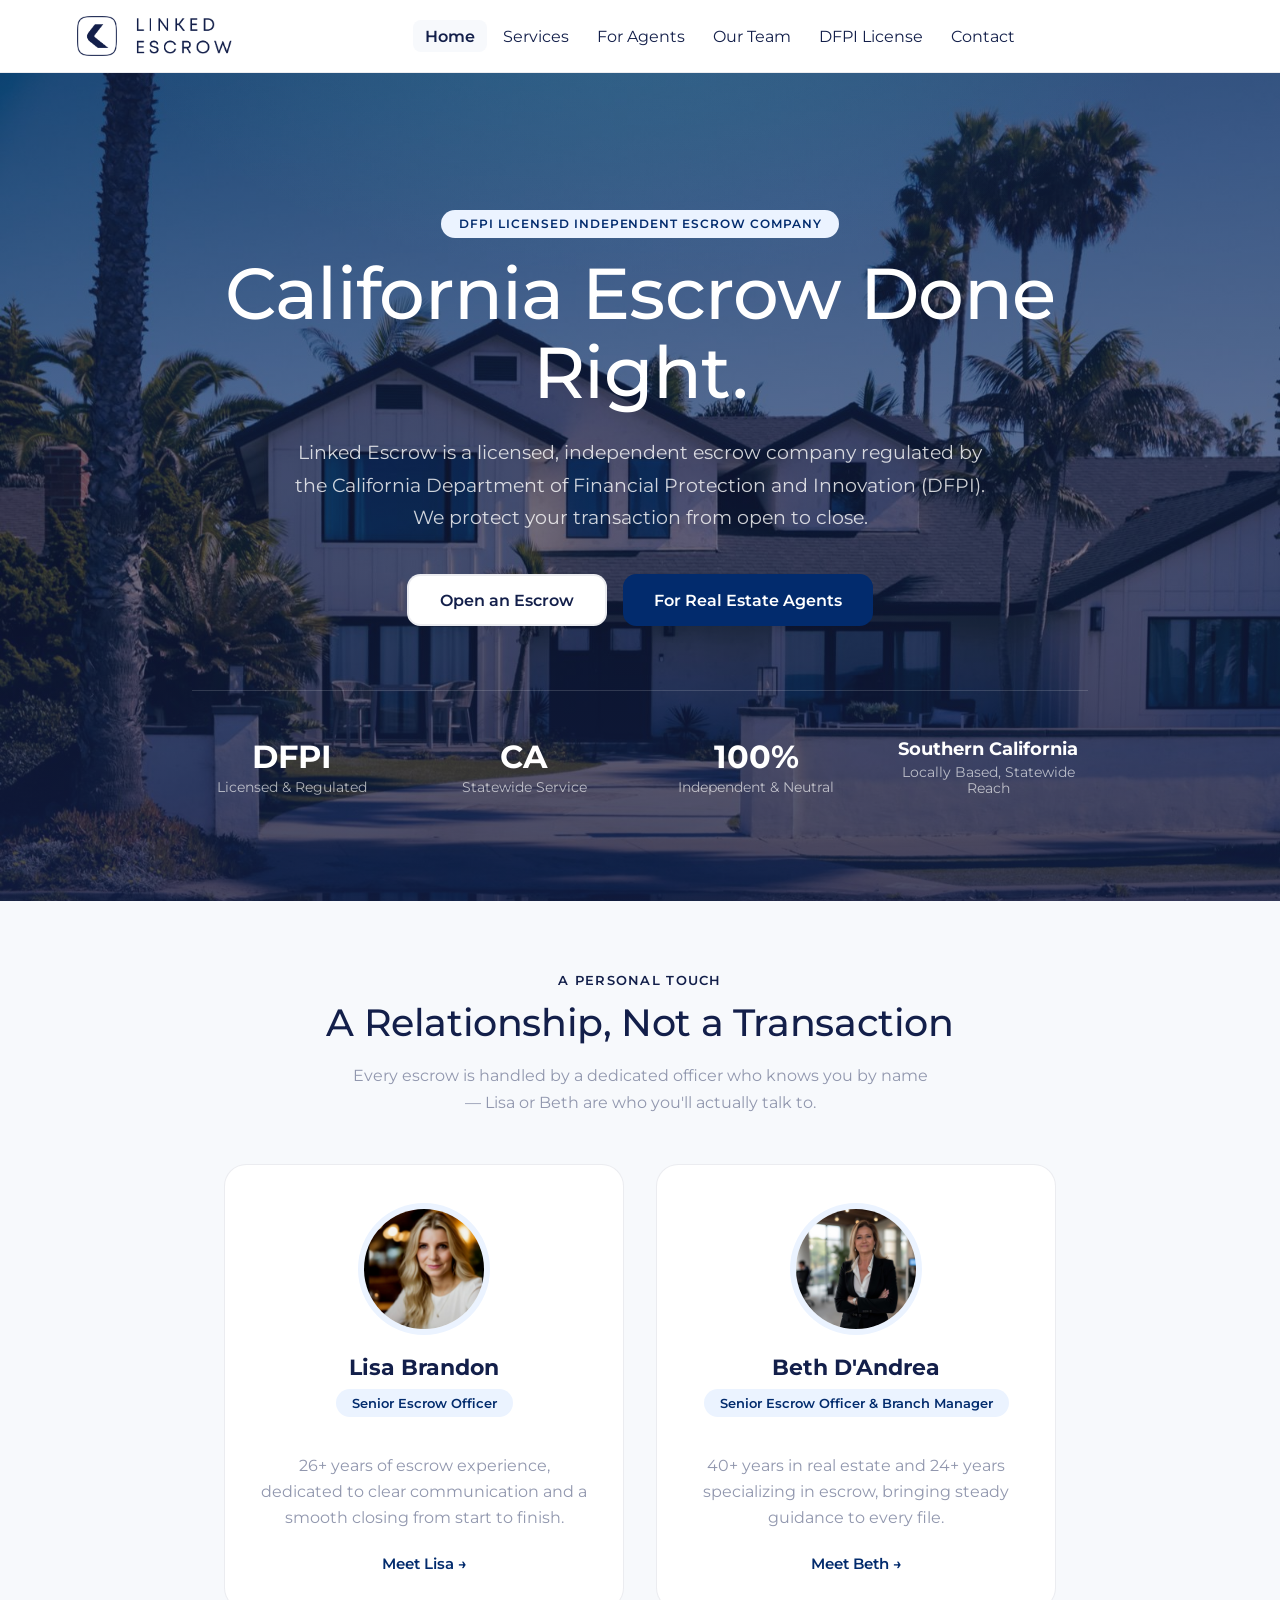
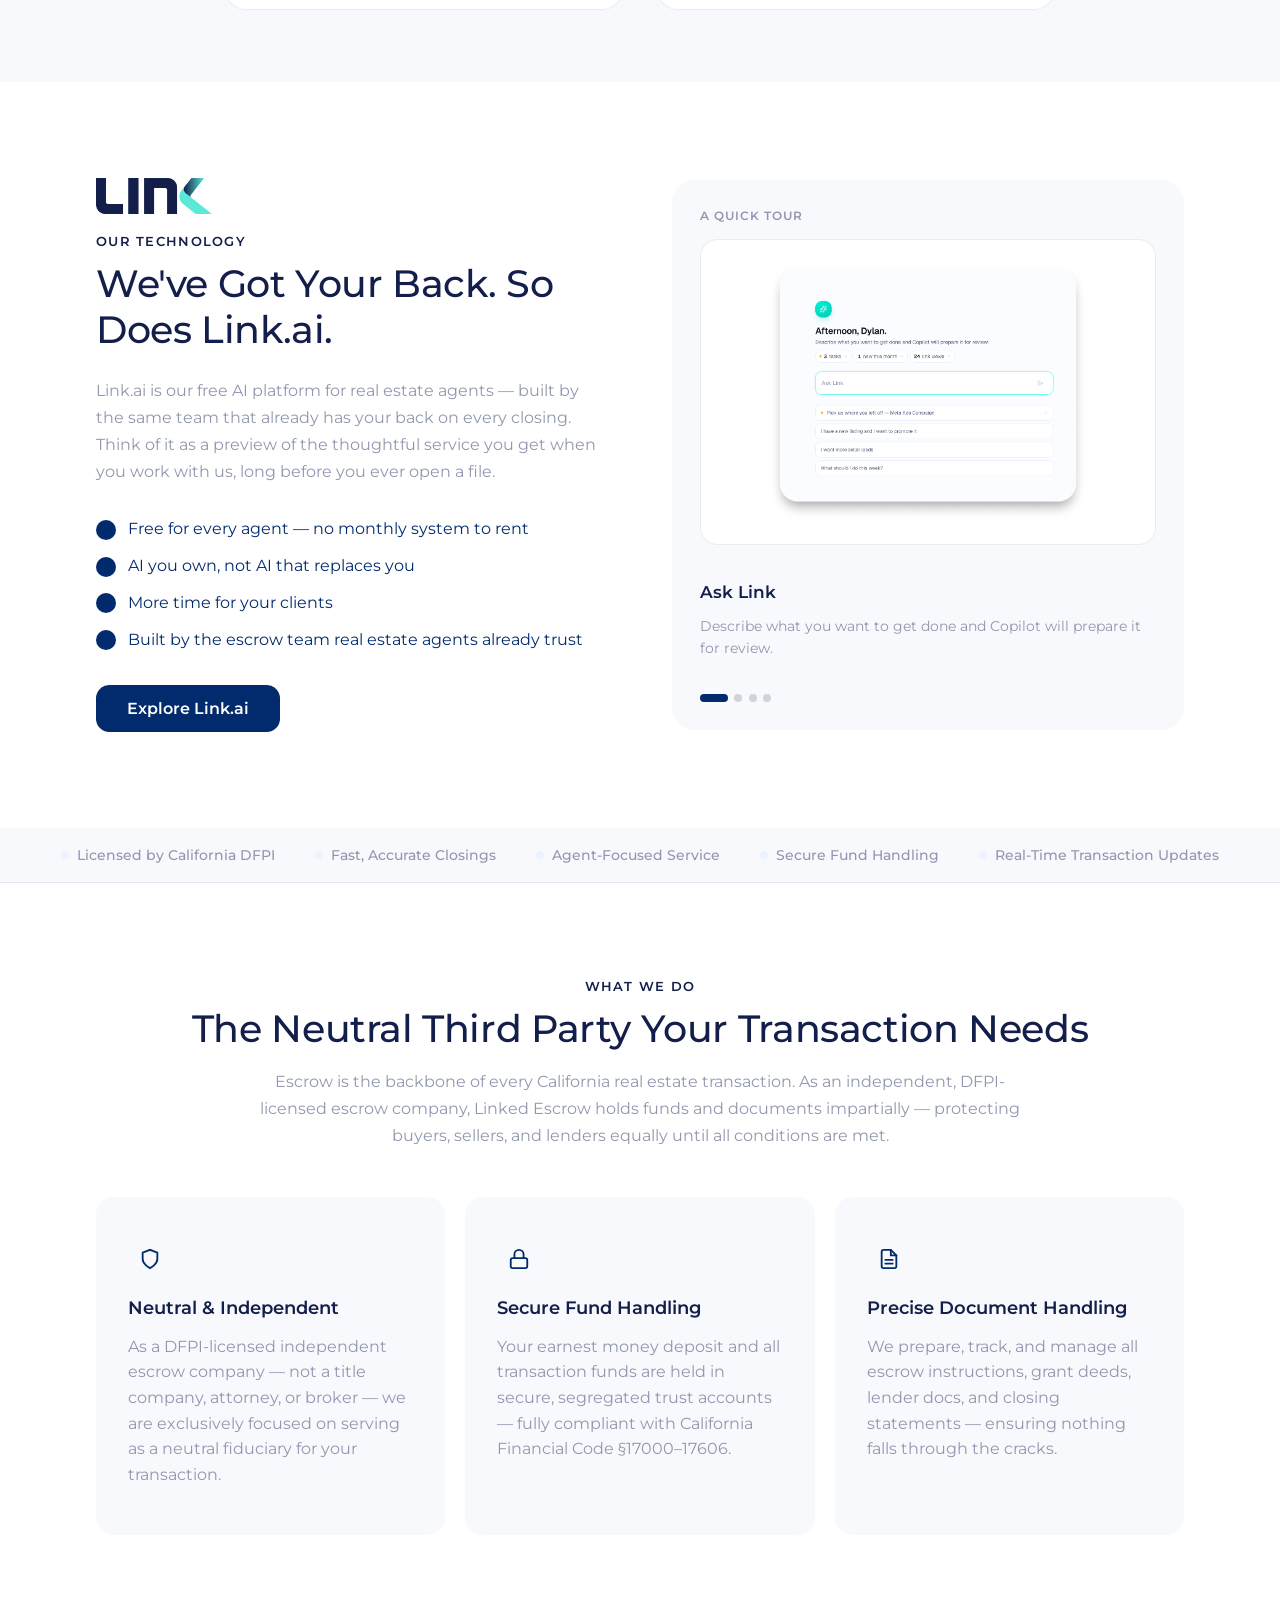
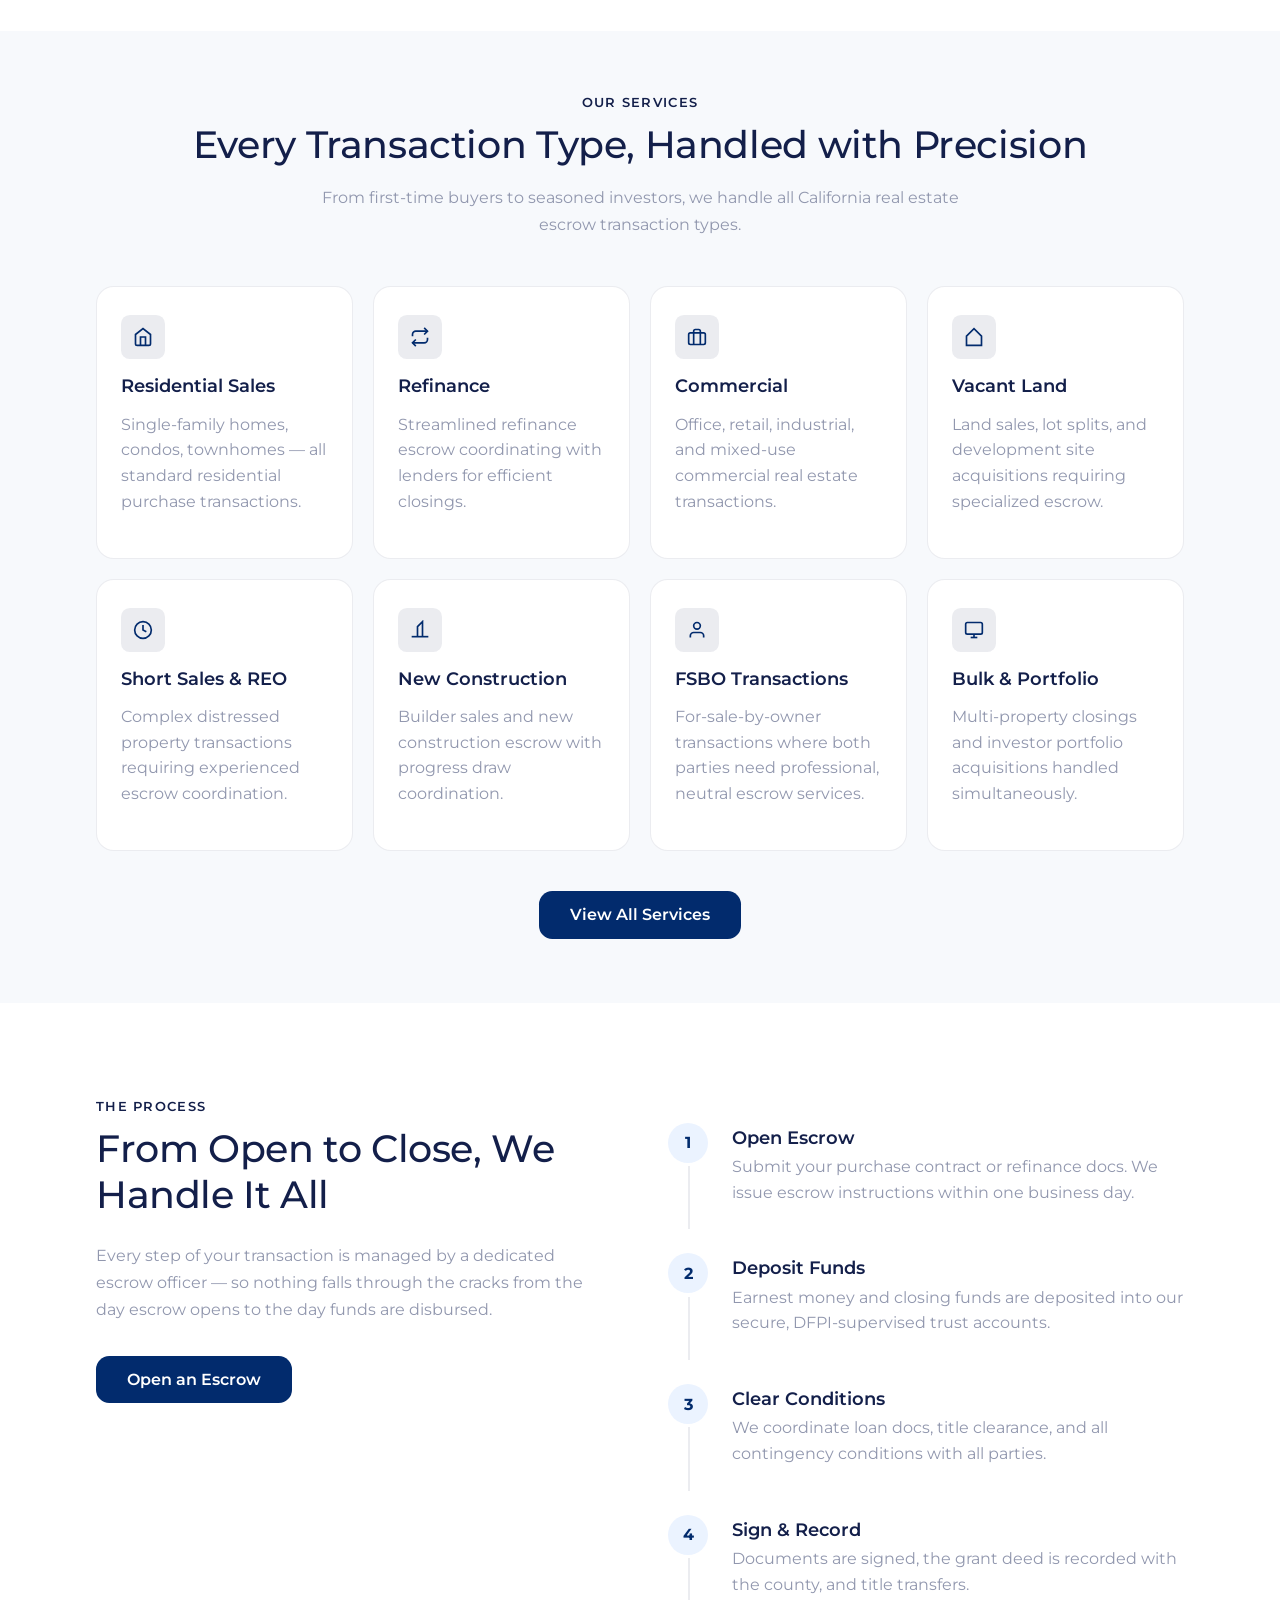
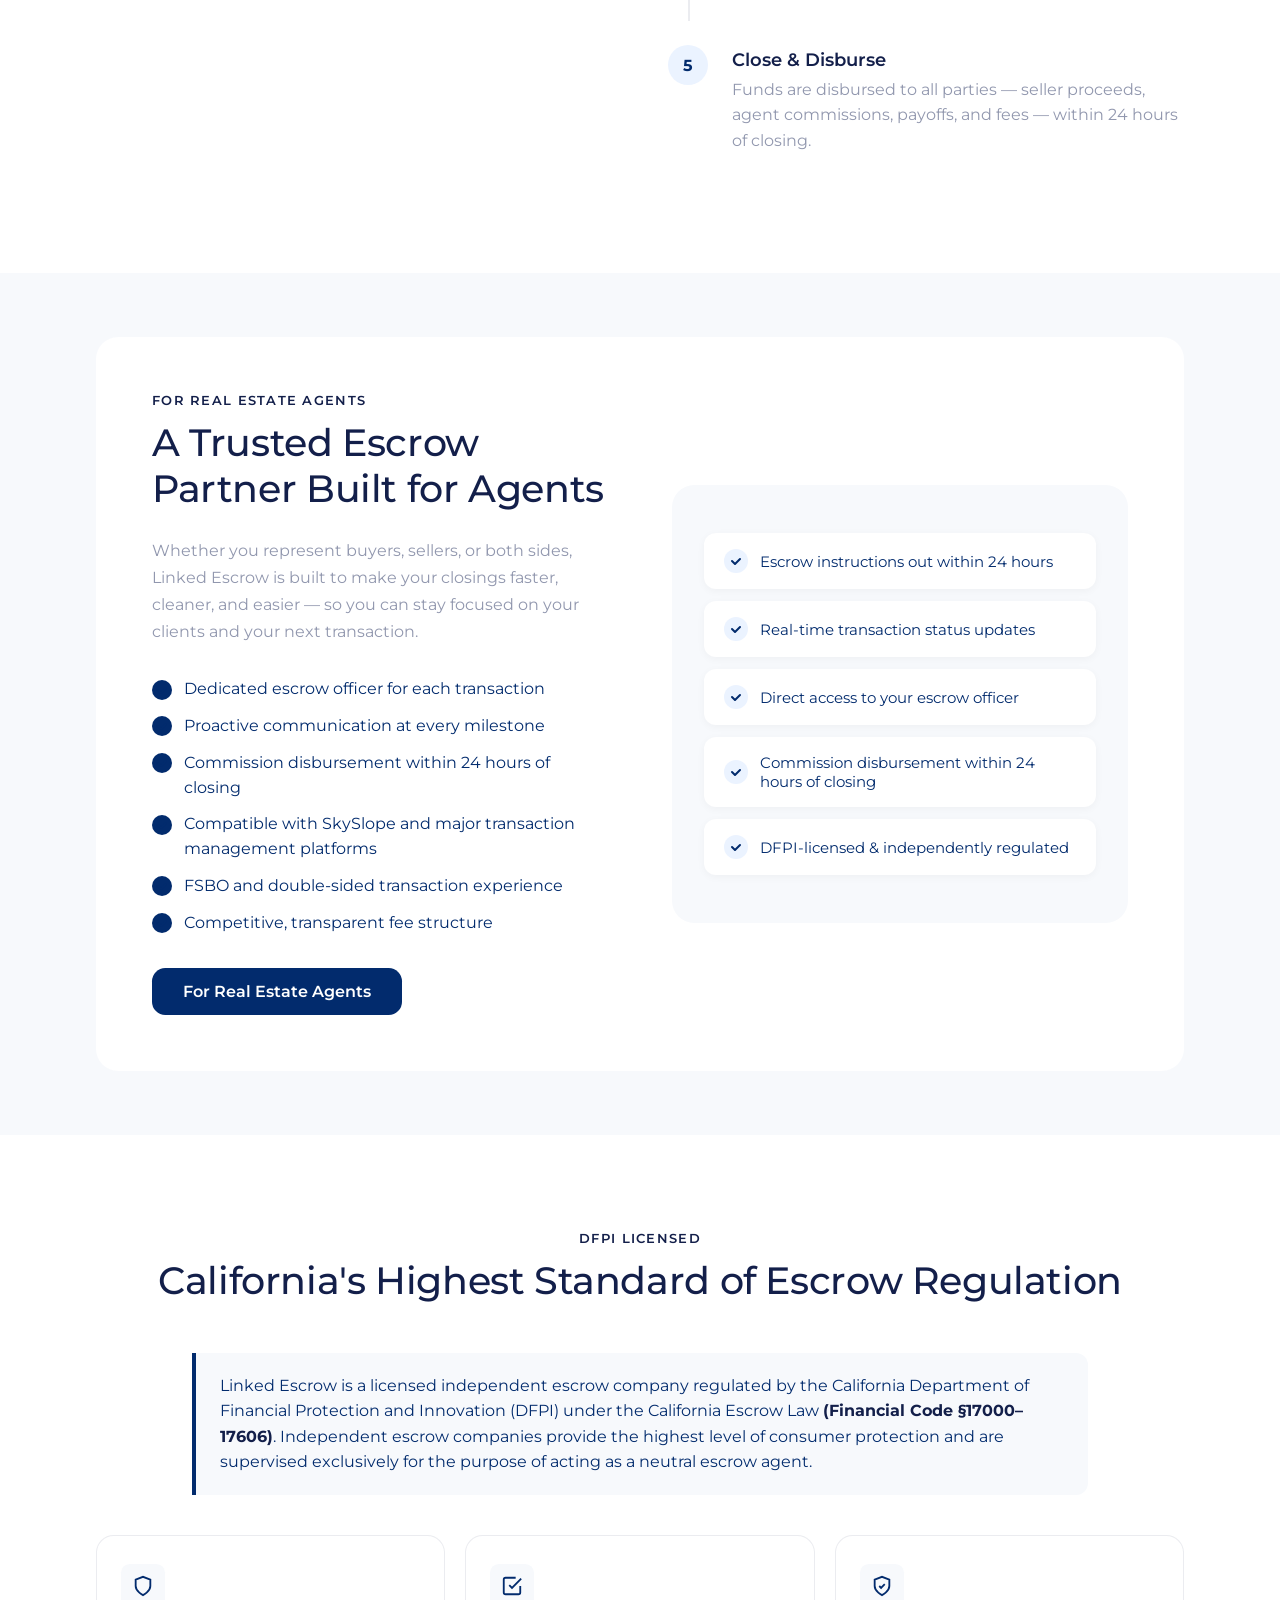
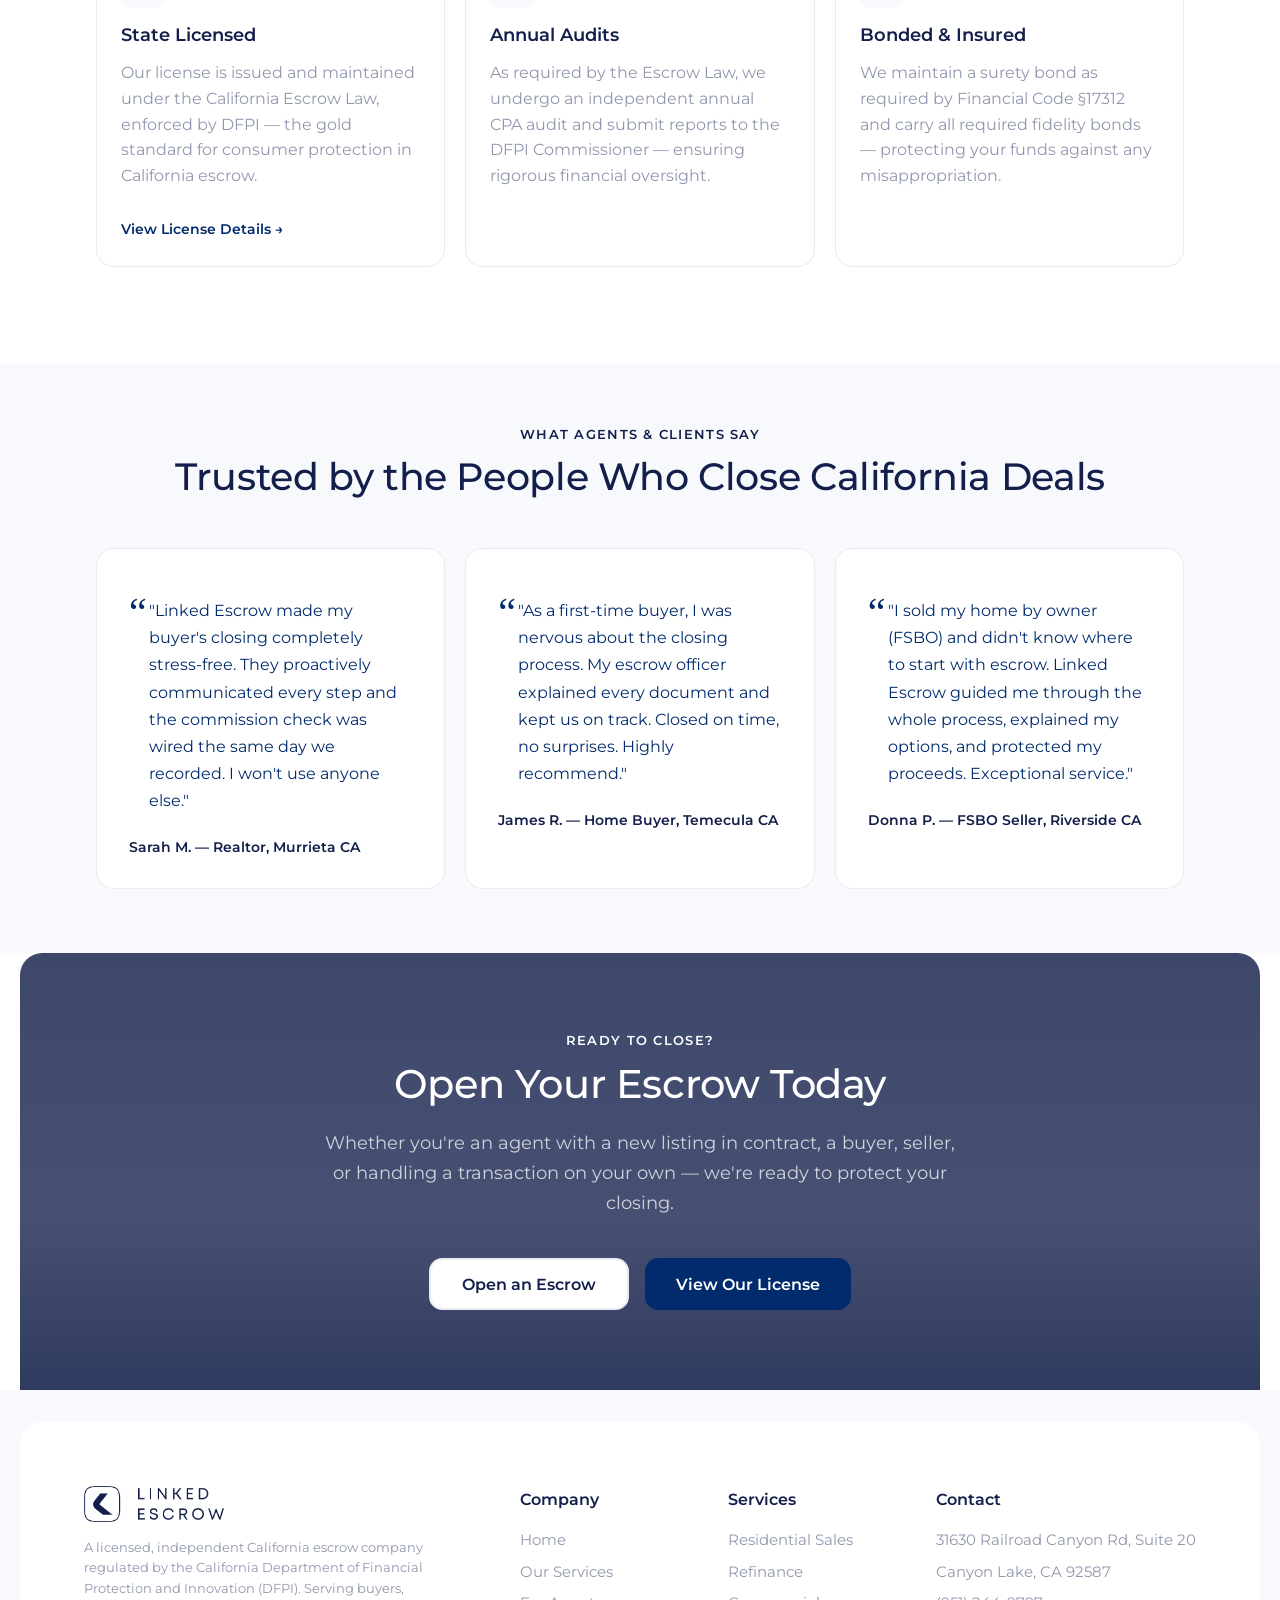
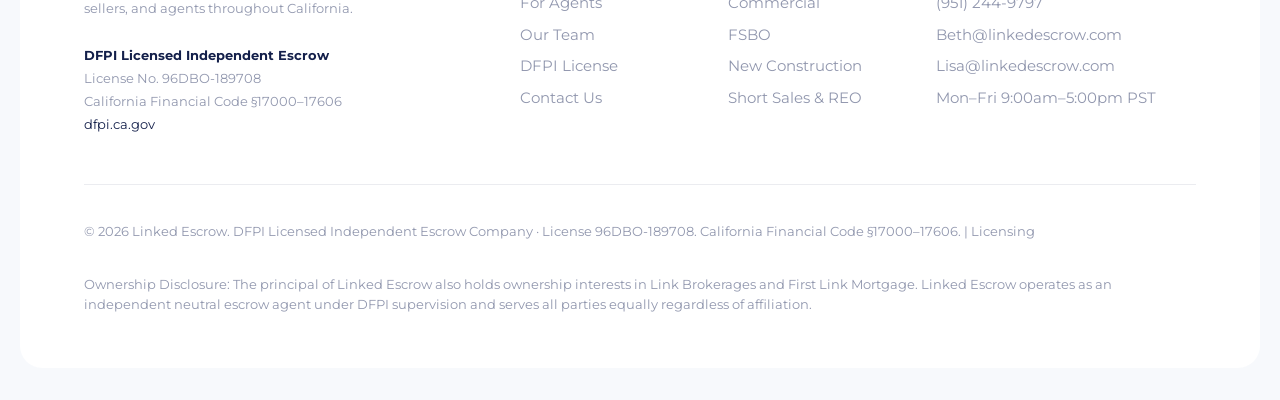
==== index.html @ 8ca8442c "Add Link.ai product tour section to homepage, update team section headline Mirrors the "got your bac" ====
<!DOCTYPE html>
<html lang="en">
<head>
  <meta charset="UTF-8">
  <meta name="viewport" content="width=device-width, initial-scale=1.0">
  <title>Linked Escrow | Licensed California Escrow Services | DFPI Regulated</title>
  <meta name="description" content="Linked Escrow provides professional, DFPI-licensed independent escrow services in California. Trusted by real estate agents, buyers, sellers, and FSBOs across Southern California.">
  <link href="custom.css" rel="stylesheet">
</head>
<body>
<a href="#main" class="skip-link">Skip to main content</a>
<div class="page-wrapper">

  <!-- HEADER -->
  <header class="section mod--header">
    <div class="container full is-header">
      <div class="header-inner">
        <a href="index.html" class="logo-header w-inline-block">
          <img src="images/logo-horizontal.png" alt="Linked Escrow" class="le-logo-horizontal">
        </a>
        <nav class="nav set-2 desktop-nav">
          <a href="index.html" class="nav__link set-2 active">Home</a>
          <a href="services.html" class="nav__link set-2">Services</a>
          <a href="for-agents.html" class="nav__link set-2">For Agents</a>
          <a href="team.html" class="nav__link set-2">Our Team</a>
          <a href="compliance.html" class="nav__link set-2">DFPI License</a>
          <a href="contact.html" class="nav__link set-2">Contact</a>
        </nav>
        <div class="header-actions">
          <button class="burger-icon-wrap" aria-label="Open menu">
            <svg width="24" height="24" viewBox="0 0 24 24" fill="none" stroke="#131f4a" stroke-width="2">
              <line x1="3" y1="6" x2="21" y2="6"/>
              <line x1="3" y1="12" x2="21" y2="12"/>
              <line x1="3" y1="18" x2="21" y2="18"/>
            </svg>
          </button>
        </div>
      </div>
    </div>
    <div class="mob-menu">
      <nav>
        <a href="index.html" class="nav__link">Home</a>
        <a href="services.html" class="nav__link">Services</a>
        <a href="for-agents.html" class="nav__link">For Agents</a>
        <a href="team.html" class="nav__link">Our Team</a>
        <a href="compliance.html" class="nav__link">DFPI License</a>
        <a href="contact.html" class="nav__link">Contact</a>
      </nav>
    </div>
  </header>

  <main id="main">

    <!-- HERO -->
    <section class="le-hero">
      <div class="le-hero__inner">
        <div class="tag">DFPI Licensed Independent Escrow Company</div>
        <h1 class="heading-3">California Escrow Done Right.</h1>
        <p class="le-hero__sub">Linked Escrow is a licensed, independent escrow company regulated by the California Department of Financial Protection and Innovation (DFPI). We protect your transaction from open to close.</p>
        <div class="le-hero__ctas">
          <a href="contact.html" class="btn-primary-white w-inline-block"><div>Open an Escrow</div></a>
          <a href="for-agents.html" class="btn-primary w-inline-block"><div>For Real Estate Agents</div></a>
        </div>
        <div class="le-hero__stats">
          <div class="le-hero__stat-item">
            <div class="le-hero__stat-num">DFPI</div>
            <div class="le-hero__stat-label">Licensed &amp; Regulated</div>
          </div>
          <div class="le-hero__stat-item">
            <div class="le-hero__stat-num">CA</div>
            <div class="le-hero__stat-label">Statewide Service</div>
          </div>
          <div class="le-hero__stat-item">
            <div class="le-hero__stat-num">100%</div>
            <div class="le-hero__stat-label">Independent &amp; Neutral</div>
          </div>
          <div class="le-hero__stat-item">
            <div class="le-hero__stat-num" style="font-size: 1.15rem;">Southern California</div>
            <div class="le-hero__stat-label">Locally Based, Statewide Reach</div>
          </div>
        </div>
      </div>
    </section>

    <!-- MEET THE TEAM (PREVIEW) -->
    <section class="section" style="background: var(--neutral-50); padding-top: 4.5rem; padding-bottom: 4.5rem;">
      <div class="container">
        <div class="text-center mb-6">
          <span class="le-eyebrow dark">A Personal Touch</span>
          <h2 class="heading-3 mb-2">A Relationship, Not a Transaction</h2>
          <p class="body-m" style="max-width: 36rem; margin: 0 auto; color: var(--neutral-600);">Every escrow is handled by a dedicated officer who knows you by name — Lisa or Beth are who you'll actually talk to.</p>
        </div>
        <div class="le-team-preview__grid">
          <a href="team.html" class="le-team-preview__card">
            <img loading="lazy" src="images/headshot-lisa.jpg" alt="Lisa Brandon" class="le-team-preview__headshot">
            <div class="le-team-preview__name">Lisa Brandon</div>
            <span class="le-team-preview__role">Senior Escrow Officer</span>
            <p class="le-team-preview__body">26+ years of escrow experience, dedicated to clear communication and a smooth closing from start to finish.</p>
            <span class="le-team-preview__link">Meet Lisa →</span>
          </a>
          <a href="team.html" class="le-team-preview__card">
            <img loading="lazy" src="images/headshot-beth.jpg" alt="Beth D'Andrea" class="le-team-preview__headshot">
            <div class="le-team-preview__name">Beth D'Andrea</div>
            <span class="le-team-preview__role">Senior Escrow Officer &amp; Branch Manager</span>
            <p class="le-team-preview__body">40+ years in real estate and 24+ years specializing in escrow, bringing steady guidance to every file.</p>
            <span class="le-team-preview__link">Meet Beth →</span>
          </a>
        </div>
      </div>
    </section>

    <!-- LINK.AI TECH -->
    <section class="section large" id="link-ai">
      <div class="container">
        <div class="le-feature-row">
          <div>
            <img src="images/logo-link.png" alt="Link.ai" class="le-techtour-logo">
            <span class="le-eyebrow dark">Our Technology</span>
            <h2 class="heading-3 mb-3">We've Got Your Back. So Does Link.ai.</h2>
            <p class="body-m mb-4" style="color: var(--neutral-600);">Link.ai is our free AI platform for real estate agents — built by the same team that already has your back on every closing. Think of it as a preview of the thoughtful service you get when you work with us, long before you ever open a file.</p>
            <ul class="le-checklist mb-4">
              <li>Free for every agent — no monthly system to rent</li>
              <li>AI you own, not AI that replaces you</li>
              <li>More time for your clients</li>
              <li>Built by the escrow team real estate agents already trust</li>
            </ul>
            <a href="https://link.ai" target="_blank" rel="noopener" class="btn-primary w-inline-block"><div>Explore Link.ai</div></a>
          </div>

          <div class="le-techtour">
            <span class="le-techtour__label">A Quick Tour</span>
            <div class="ltour" aria-roledescription="carousel" aria-label="Link.ai product tour">
              <div class="ltour-media">
                <div class="ltour-shot active"><img src="images/product-ask-link.png" width="1031" height="829" alt="Link.ai Copilot home with an Ask Link prompt and suggested tasks"></div>
                <div class="ltour-shot"><img src="images/product-lead-nurture.png" width="984" height="754" loading="lazy" alt="Lead Nurture SMS thread with Kevin P. about touring 3+ bed homes in Carlsbad"></div>
                <div class="ltour-shot"><img src="images/product-listing-to-social.png" width="992" height="518" loading="lazy" alt="Selected listing 24741 Ganymede with a Create post button"></div>
                <div class="ltour-shot"><img src="images/product-social-calendar.png" width="992" height="377" loading="lazy" alt="October social marketing calendar with an Add post slot on Wednesday"></div>
              </div>
              <div class="ltour-copy">
                <div class="ltour-text active" role="group" aria-roledescription="slide" aria-label="1 of 4">
                  <p class="ltour-heading">Ask Link</p>
                  <p class="ltour-sub">Describe what you want to get done and Copilot will prepare it for review.</p>
                </div>
                <div class="ltour-text" role="group" aria-roledescription="slide" aria-label="2 of 4">
                  <p class="ltour-heading">Lead Nurture</p>
                  <p class="ltour-sub">Saved search: 3+ Beds, Carlsbad</p>
                </div>
                <div class="ltour-text" role="group" aria-roledescription="slide" aria-label="3 of 4">
                  <p class="ltour-heading">Turn listings into content.</p>
                  <p class="ltour-sub">Choose a home. Start your next social post.</p>
                </div>
                <div class="ltour-text" role="group" aria-roledescription="slide" aria-label="4 of 4">
                  <p class="ltour-heading">Keep your marketing moving.</p>
                  <p class="ltour-sub">Connect your channels. Make space for your next post.</p>
                </div>
              </div>
              <div class="ltour-dots" role="tablist" aria-label="Choose slide"></div>
            </div>
          </div>
        </div>
      </div>
    </section>

    <!-- TRUST BAR -->
    <div class="le-trust-bar">
      <div class="le-trust-bar__inner">
        <div class="le-trust-item">Licensed by California DFPI</div>
        <div class="le-trust-item">Fast, Accurate Closings</div>
        <div class="le-trust-item">Agent-Focused Service</div>
        <div class="le-trust-item">Secure Fund Handling</div>
        <div class="le-trust-item">Real-Time Transaction Updates</div>
      </div>
    </div>

    <!-- WHAT WE DO -->
    <section class="section large">
      <div class="container">
        <div class="text-center mb-6">
          <span class="le-eyebrow dark">What We Do</span>
          <h2 class="heading-3 mb-2">The Neutral Third Party Your Transaction Needs</h2>
          <p class="body-m" style="max-width: 48rem; margin: 0 auto; color: var(--neutral-600);">Escrow is the backbone of every California real estate transaction. As an independent, DFPI-licensed escrow company, Linked Escrow holds funds and documents impartially — protecting buyers, sellers, and lenders equally until all conditions are met.</p>
        </div>
        <div class="le-cards-grid">
          <div class="grid-item about-2">
            <div class="le-card__icon">
              <svg width="22" height="22" viewBox="0 0 24 24" fill="none" stroke="#022b6d" stroke-width="2" stroke-linecap="round">
                <path d="M12 22s8-4 8-10V5l-8-3-8 3v7c0 6 8 10 8 10z"/>
              </svg>
            </div>
            <div class="grid-item-info">
              <div class="le-card__title">Neutral &amp; Independent</div>
              <p class="le-card__body">As a DFPI-licensed independent escrow company — not a title company, attorney, or broker — we are exclusively focused on serving as a neutral fiduciary for your transaction.</p>
            </div>
          </div>
          <div class="grid-item about-2">
            <div class="le-card__icon">
              <svg width="22" height="22" viewBox="0 0 24 24" fill="none" stroke="#022b6d" stroke-width="2" stroke-linecap="round">
                <rect x="3" y="11" width="18" height="11" rx="2" ry="2"/>
                <path d="M7 11V7a5 5 0 0 1 10 0v4"/>
              </svg>
            </div>
            <div class="grid-item-info">
              <div class="le-card__title">Secure Fund Handling</div>
              <p class="le-card__body">Your earnest money deposit and all transaction funds are held in secure, segregated trust accounts — fully compliant with California Financial Code §17000–17606.</p>
            </div>
          </div>
          <div class="grid-item about-2">
            <div class="le-card__icon">
              <svg width="22" height="22" viewBox="0 0 24 24" fill="none" stroke="#022b6d" stroke-width="2" stroke-linecap="round">
                <path d="M14 2H6a2 2 0 0 0-2 2v16a2 2 0 0 0 2 2h12a2 2 0 0 0 2-2V8z"/>
                <polyline points="14 2 14 8 20 8"/>
                <line x1="16" y1="13" x2="8" y2="13"/>
                <line x1="16" y1="17" x2="8" y2="17"/>
              </svg>
            </div>
            <div class="grid-item-info">
              <div class="le-card__title">Precise Document Handling</div>
              <p class="le-card__body">We prepare, track, and manage all escrow instructions, grant deeds, lender docs, and closing statements — ensuring nothing falls through the cracks.</p>
            </div>
          </div>
        </div>
      </div>
    </section>

    <!-- SERVICES OVERVIEW -->
    <section class="section" style="background: var(--neutral-50);">
      <div class="container">
        <div class="text-center mb-6">
          <span class="le-eyebrow dark">Our Services</span>
          <h2 class="heading-3 mb-2">Every Transaction Type, Handled with Precision</h2>
          <p class="body-m" style="max-width: 40rem; margin: 0 auto; color: var(--neutral-600);">From first-time buyers to seasoned investors, we handle all California real estate escrow transaction types.</p>
        </div>
        <div class="le-cards-grid-4">
          <a href="services.html#residential" class="le-card">
            <div class="le-card__icon" style="background: var(--neutral-200);">
              <svg width="20" height="20" viewBox="0 0 24 24" fill="none" stroke="#022b6d" stroke-width="2"><path d="M3 9l9-7 9 7v11a2 2 0 0 1-2 2H5a2 2 0 0 1-2-2z"/><polyline points="9 22 9 12 15 12 15 22"/></svg>
            </div>
            <div class="le-card__title">Residential Sales</div>
            <p class="le-card__body">Single-family homes, condos, townhomes — all standard residential purchase transactions.</p>
          </a>
          <a href="services.html#refinance" class="le-card">
            <div class="le-card__icon" style="background: var(--neutral-200);">
              <svg width="20" height="20" viewBox="0 0 24 24" fill="none" stroke="#022b6d" stroke-width="2"><polyline points="17 1 21 5 17 9"/><path d="M3 11V9a4 4 0 0 1 4-4h14"/><polyline points="7 23 3 19 7 15"/><path d="M21 13v2a4 4 0 0 1-4 4H3"/></svg>
            </div>
            <div class="le-card__title">Refinance</div>
            <p class="le-card__body">Streamlined refinance escrow coordinating with lenders for efficient closings.</p>
          </a>
          <a href="services.html#commercial" class="le-card">
            <div class="le-card__icon" style="background: var(--neutral-200);">
              <svg width="20" height="20" viewBox="0 0 24 24" fill="none" stroke="#022b6d" stroke-width="2"><rect x="2" y="7" width="20" height="14" rx="2" ry="2"/><path d="M16 21V5a2 2 0 0 0-2-2h-4a2 2 0 0 0-2 2v16"/></svg>
            </div>
            <div class="le-card__title">Commercial</div>
            <p class="le-card__body">Office, retail, industrial, and mixed-use commercial real estate transactions.</p>
          </a>
          <a href="services.html#land" class="le-card">
            <div class="le-card__icon" style="background: var(--neutral-200);">
              <svg width="20" height="20" viewBox="0 0 24 24" fill="none" stroke="#022b6d" stroke-width="2"><polygon points="3 11 12 2 21 11 21 22 3 22"/></svg>
            </div>
            <div class="le-card__title">Vacant Land</div>
            <p class="le-card__body">Land sales, lot splits, and development site acquisitions requiring specialized escrow.</p>
          </a>
          <a href="services.html#short-sale" class="le-card">
            <div class="le-card__icon" style="background: var(--neutral-200);">
              <svg width="20" height="20" viewBox="0 0 24 24" fill="none" stroke="#022b6d" stroke-width="2"><circle cx="12" cy="12" r="10"/><polyline points="12 6 12 12 16 14"/></svg>
            </div>
            <div class="le-card__title">Short Sales &amp; REO</div>
            <p class="le-card__body">Complex distressed property transactions requiring experienced escrow coordination.</p>
          </a>
          <a href="services.html#new-construction" class="le-card">
            <div class="le-card__icon" style="background: var(--neutral-200);">
              <svg width="20" height="20" viewBox="0 0 24 24" fill="none" stroke="#022b6d" stroke-width="2"><path d="M2 20h20"/><path d="M9 20V8l6-6v18"/></svg>
            </div>
            <div class="le-card__title">New Construction</div>
            <p class="le-card__body">Builder sales and new construction escrow with progress draw coordination.</p>
          </a>
          <a href="services.html#fsbo" class="le-card">
            <div class="le-card__icon" style="background: var(--neutral-200);">
              <svg width="20" height="20" viewBox="0 0 24 24" fill="none" stroke="#022b6d" stroke-width="2"><path d="M20 21v-2a4 4 0 0 0-4-4H8a4 4 0 0 0-4 4v2"/><circle cx="12" cy="7" r="4"/></svg>
            </div>
            <div class="le-card__title">FSBO Transactions</div>
            <p class="le-card__body">For-sale-by-owner transactions where both parties need professional, neutral escrow services.</p>
          </a>
          <a href="services.html#bulk" class="le-card">
            <div class="le-card__icon" style="background: var(--neutral-200);">
              <svg width="20" height="20" viewBox="0 0 24 24" fill="none" stroke="#022b6d" stroke-width="2"><rect x="2" y="3" width="20" height="14" rx="2"/><path d="M8 21h8"/><path d="M12 17v4"/></svg>
            </div>
            <div class="le-card__title">Bulk &amp; Portfolio</div>
            <p class="le-card__body">Multi-property closings and investor portfolio acquisitions handled simultaneously.</p>
          </a>
        </div>
        <div class="text-center" style="margin-top: 2.5rem;">
          <a href="services.html" class="btn-primary w-inline-block"><div>View All Services</div></a>
        </div>
      </div>
    </section>

    <!-- HOW IT WORKS -->
    <section class="section large">
      <div class="container">
        <div class="le-two-col">
          <div>
            <span class="le-eyebrow dark">The Process</span>
            <h2 class="heading-3 mb-3">From Open to Close, We Handle It All</h2>
            <p class="body-m" style="color: var(--neutral-600);">Every step of your transaction is managed by a dedicated escrow officer — so nothing falls through the cracks from the day escrow opens to the day funds are disbursed.</p>
            <div style="margin-top: 2rem;">
              <a href="contact.html" class="btn-primary w-inline-block"><div>Open an Escrow</div></a>
            </div>
          </div>
          <div class="le-steps">
            <div class="le-step">
              <div class="le-step__num">1</div>
              <div class="le-step__content">
                <div class="le-step__title">Open Escrow</div>
                <div class="le-step__body">Submit your purchase contract or refinance docs. We issue escrow instructions within one business day.</div>
              </div>
            </div>
            <div class="le-step">
              <div class="le-step__num">2</div>
              <div class="le-step__content">
                <div class="le-step__title">Deposit Funds</div>
                <div class="le-step__body">Earnest money and closing funds are deposited into our secure, DFPI-supervised trust accounts.</div>
              </div>
            </div>
            <div class="le-step">
              <div class="le-step__num">3</div>
              <div class="le-step__content">
                <div class="le-step__title">Clear Conditions</div>
                <div class="le-step__body">We coordinate loan docs, title clearance, and all contingency conditions with all parties.</div>
              </div>
            </div>
            <div class="le-step">
              <div class="le-step__num">4</div>
              <div class="le-step__content">
                <div class="le-step__title">Sign &amp; Record</div>
                <div class="le-step__body">Documents are signed, the grant deed is recorded with the county, and title transfers.</div>
              </div>
            </div>
            <div class="le-step">
              <div class="le-step__num">5</div>
              <div class="le-step__content">
                <div class="le-step__title">Close &amp; Disburse</div>
                <div class="le-step__body">Funds are disbursed to all parties — seller proceeds, agent commissions, payoffs, and fees — within 24 hours of closing.</div>
              </div>
            </div>
          </div>
        </div>
      </div>
    </section>

    <!-- FOR AGENTS CALLOUT -->
    <section class="section" style="background: var(--neutral-100);">
      <div class="container">
        <div class="set-2-block-wrap white" style="padding: 3.5rem;">
          <div class="le-feature-row">
            <div>
              <span class="le-eyebrow dark">For Real Estate Agents</span>
              <h2 class="heading-3 mb-3">A Trusted Escrow Partner Built for Agents</h2>
              <p class="body-m mb-4" style="color: var(--neutral-600);">Whether you represent buyers, sellers, or both sides, Linked Escrow is built to make your closings faster, cleaner, and easier — so you can stay focused on your clients and your next transaction.</p>
              <ul class="le-checklist mb-4">
                <li>Dedicated escrow officer for each transaction</li>
                <li>Proactive communication at every milestone</li>
                <li>Commission disbursement within 24 hours of closing</li>
                <li>Compatible with SkySlope and major transaction management platforms</li>
                <li>FSBO and double-sided transaction experience</li>
                <li>Competitive, transparent fee structure</li>
              </ul>
              <a href="for-agents.html" class="btn-primary w-inline-block"><div>For Real Estate Agents</div></a>
            </div>
            <div class="le-feature-visual">
              <div class="le-feature-visual__item">Escrow instructions out within 24 hours</div>
              <div class="le-feature-visual__item">Real-time transaction status updates</div>
              <div class="le-feature-visual__item">Direct access to your escrow officer</div>
              <div class="le-feature-visual__item">Commission disbursement within 24 hours of closing</div>
              <div class="le-feature-visual__item">DFPI-licensed &amp; independently regulated</div>
            </div>
          </div>
        </div>
      </div>
    </section>

    <!-- DFPI COMPLIANCE -->
    <section class="section large">
      <div class="container">
        <div class="text-center mb-6">
          <span class="le-eyebrow dark">DFPI Licensed</span>
          <h2 class="heading-3 mb-3">California's Highest Standard of Escrow Regulation</h2>
        </div>
        <div class="le-notice mb-6" style="max-width: 56rem; margin-left: auto; margin-right: auto; margin-bottom: 2.5rem;">
          Linked Escrow is a licensed independent escrow company regulated by the California Department of Financial Protection and Innovation (DFPI) under the California Escrow Law <strong>(Financial Code §17000–17606)</strong>. Independent escrow companies provide the highest level of consumer protection and are supervised exclusively for the purpose of acting as a neutral escrow agent.
        </div>
        <div class="le-cards-grid">
          <div class="le-card">
            <div class="le-card__icon">
              <svg width="22" height="22" viewBox="0 0 24 24" fill="none" stroke="#022b6d" stroke-width="2"><path d="M12 22s8-4 8-10V5l-8-3-8 3v7c0 6 8 10 8 10z"/></svg>
            </div>
            <div class="le-card__title">State Licensed</div>
            <p class="le-card__body">Our license is issued and maintained under the California Escrow Law, enforced by DFPI — the gold standard for consumer protection in California escrow.</p>
            <a href="compliance.html" style="font-size: 0.88rem; font-weight: 600; color: var(--navy); display: inline-block; margin-top: 1rem;">View License Details →</a>
          </div>
          <div class="le-card">
            <div class="le-card__icon">
              <svg width="22" height="22" viewBox="0 0 24 24" fill="none" stroke="#022b6d" stroke-width="2"><path d="M9 11l3 3L22 4"/><path d="M21 12v7a2 2 0 0 1-2 2H5a2 2 0 0 1-2-2V5a2 2 0 0 1 2-2h11"/></svg>
            </div>
            <div class="le-card__title">Annual Audits</div>
            <p class="le-card__body">As required by the Escrow Law, we undergo an independent annual CPA audit and submit reports to the DFPI Commissioner — ensuring rigorous financial oversight.</p>
          </div>
          <div class="le-card">
            <div class="le-card__icon">
              <svg width="22" height="22" viewBox="0 0 24 24" fill="none" stroke="#022b6d" stroke-width="2"><path d="M12 22s8-4 8-10V5l-8-3-8 3v7c0 6 8 10 8 10z"/><polyline points="9 12 11 14 15 10"/></svg>
            </div>
            <div class="le-card__title">Bonded &amp; Insured</div>
            <p class="le-card__body">We maintain a surety bond as required by Financial Code §17312 and carry all required fidelity bonds — protecting your funds against any misappropriation.</p>
          </div>
        </div>
      </div>
    </section>

    <!-- TESTIMONIALS -->
    <section class="section" style="background: var(--neutral-50);">
      <div class="container">
        <div class="text-center mb-6">
          <span class="le-eyebrow dark">What Agents &amp; Clients Say</span>
          <h2 class="heading-3">Trusted by the People Who Close California Deals</h2>
        </div>
        <div class="le-cards-grid">
          <div class="le-testimonial">
            <p class="le-testimonial__quote">"Linked Escrow made my buyer's closing completely stress-free. They proactively communicated every step and the commission check was wired the same day we recorded. I won't use anyone else."</p>
            <div class="le-testimonial__author">Sarah M. — Realtor, Murrieta CA</div>
          </div>
          <div class="le-testimonial">
            <p class="le-testimonial__quote">"As a first-time buyer, I was nervous about the closing process. My escrow officer explained every document and kept us on track. Closed on time, no surprises. Highly recommend."</p>
            <div class="le-testimonial__author">James R. — Home Buyer, Temecula CA</div>
          </div>
          <div class="le-testimonial">
            <p class="le-testimonial__quote">"I sold my home by owner (FSBO) and didn't know where to start with escrow. Linked Escrow guided me through the whole process, explained my options, and protected my proceeds. Exceptional service."</p>
            <div class="le-testimonial__author">Donna P. — FSBO Seller, Riverside CA</div>
          </div>
        </div>
      </div>
    </section>

    <!-- CTA BANNER -->
    <div class="le-cta-banner-wrap"><section class="le-cta-banner">
      <div class="container">
        <span class="le-eyebrow white">Ready to Close?</span>
        <h2 class="heading-3">Open Your Escrow Today</h2>
        <p class="le-cta-banner__sub">Whether you're an agent with a new listing in contract, a buyer, seller, or handling a transaction on your own — we're ready to protect your closing.</p>
        <div class="le-cta-banner__actions">
          <a href="contact.html" class="btn-primary-white w-inline-block"><div>Open an Escrow</div></a>
          <a href="compliance.html" class="btn-primary w-inline-block"><div>View Our License</div></a>
        </div>
      </div>
    </section></div>

  </main>

  <!-- FOOTER -->
  <footer class="footer">
    <div class="footer-wrap">
      <div class="footer-top">
        <div class="footer-top-col-1">
          <a href="index.html" class="logo-header w-inline-block" style="margin-bottom: 1rem;">
            <img src="images/logo-horizontal.png" alt="Linked Escrow" class="le-logo-horizontal le-logo-horizontal--footer">
          </a>
          <p class="body-xs" style="max-width: 22rem; color: var(--neutral-500); line-height: 1.6; margin-bottom: 1.5rem;">A licensed, independent California escrow company regulated by the California Department of Financial Protection and Innovation (DFPI). Serving buyers, sellers, and agents throughout California.</p>
          <div class="body-xs" style="color: var(--neutral-500); line-height: 1.8;">
            <strong style="color: var(--dark-blue);">DFPI Licensed Independent Escrow</strong><br>
            License No. 96DBO-189708<br>
            California Financial Code §17000–17606<br>
            <a href="https://dfpi.ca.gov" target="_blank" style="color: var(--dark-blue);">dfpi.ca.gov</a>
          </div>
        </div>
        <div class="footer-top-col-2 aligh-top">
          <div class="footer-top-col-2-item first reduce-rem">
            <div class="body-m bold" style="margin-bottom: 1rem;">Company</div>
            <div class="link-col">
              <a href="index.html" class="footer-nav-link">Home</a>
              <a href="services.html" class="footer-nav-link">Our Services</a>
              <a href="for-agents.html" class="footer-nav-link">For Agents</a>
              <a href="team.html" class="footer-nav-link">Our Team</a>
              <a href="compliance.html" class="footer-nav-link">DFPI License</a>
              <a href="contact.html" class="footer-nav-link">Contact Us</a>
            </div>
          </div>
          <div class="footer-top-col-2-item reduce-rem">
            <div class="body-m bold" style="margin-bottom: 1rem;">Services</div>
            <div class="link-col">
              <a href="services.html#residential" class="footer-nav-link">Residential Sales</a>
              <a href="services.html#refinance" class="footer-nav-link">Refinance</a>
              <a href="services.html#commercial" class="footer-nav-link">Commercial</a>
              <a href="services.html#fsbo" class="footer-nav-link">FSBO</a>
              <a href="services.html#new-construction" class="footer-nav-link">New Construction</a>
              <a href="services.html#short-sale" class="footer-nav-link">Short Sales &amp; REO</a>
            </div>
          </div>
          <div class="footer-top-col-2-item reduce-rem">
            <div class="body-m bold" style="margin-bottom: 1rem;">Contact</div>
            <div class="link-col">
              <span class="footer-nav-link">31630 Railroad Canyon Rd, Suite 20</span>
              <span class="footer-nav-link">Canyon Lake, CA 92587</span>
              <a href="tel:+19512449797" class="footer-nav-link">(951) 244-9797</a>
              <a href="mailto:Beth@linkedescrow.com" class="footer-nav-link">Beth@linkedescrow.com</a>
              <a href="mailto:Lisa@linkedescrow.com" class="footer-nav-link">Lisa@linkedescrow.com</a>
              <span class="footer-nav-link">Mon–Fri 9:00am–5:00pm PST</span>
            </div>
          </div>
        </div>
      </div>
      <div class="footer-bot">
        <p class="body-xs" style="color: var(--neutral-400);">© 2026 Linked Escrow. DFPI Licensed Independent Escrow Company · License 96DBO-189708. California Financial Code §17000–17606. | <a href="compliance.html" style="color: var(--neutral-400);">Licensing</a></p>
        <p class="body-xs" style="color: var(--neutral-400);">Ownership Disclosure: The principal of Linked Escrow also holds ownership interests in Link Brokerages and First Link Mortgage. Linked Escrow operates as an independent neutral escrow agent under DFPI supervision and serves all parties equally regardless of affiliation.</p>
      </div>
    </div>
  </footer>

</div>
<script>
  document.querySelector('.burger-icon-wrap').addEventListener('click', function() {
    document.querySelector('.mob-menu').classList.toggle('is-open');
  });
</script>
<script>
/* Link.ai product tour — small auto-rotating carousel */
(() => {
  const root = document.querySelector('.ltour');
  if (!root) return;
  const shots = [...root.querySelectorAll('.ltour-shot')];
  const texts = [...root.querySelectorAll('.ltour-text')];
  const dotsWrap = root.querySelector('.ltour-dots');
  const DURATION = 5000;
  const n = shots.length;
  let idx = 0, timer = null, hovering = false, inView = false;

  const dots = shots.map((_, i) => {
    const b = document.createElement('button');
    b.type = 'button';
    b.className = 'ltour-dot' + (i === 0 ? ' active' : '');
    b.setAttribute('role', 'tab');
    b.setAttribute('aria-label', 'Slide ' + (i + 1));
    b.setAttribute('aria-selected', i === 0 ? 'true' : 'false');
    b.addEventListener('click', () => go(i));
    dotsWrap.appendChild(b);
    return b;
  });

  function render() {
    shots.forEach((el, i) => el.classList.toggle('active', i === idx));
    texts.forEach((el, i) => el.classList.toggle('active', i === idx));
    dots.forEach((d, i) => {
      d.classList.toggle('active', i === idx);
      d.setAttribute('aria-selected', i === idx ? 'true' : 'false');
    });
  }
  function schedule() {
    clearTimeout(timer);
    if (hovering || !inView) return;
    timer = setTimeout(() => go(idx + 1), DURATION);
  }
  function go(i) {
    idx = (i + n) % n;
    render();
    schedule();
  }

  root.addEventListener('pointerenter', e => { if (e.pointerType === 'mouse') { hovering = true; clearTimeout(timer); } });
  root.addEventListener('pointerleave', e => { if (e.pointerType === 'mouse') { hovering = false; schedule(); } });

  if ('IntersectionObserver' in window) {
    new IntersectionObserver(([e]) => { inView = e.isIntersecting; inView ? schedule() : clearTimeout(timer); }, { threshold: 0.2 }).observe(root);
  } else {
    inView = true; schedule();
  }

  render();
})();
</script>
</body>
</html>
---- custom.css ----
/* ============================================================
   Linked Escrow — custom.css
   Standalone stylesheet — no Webflow dependency
   ============================================================ */

/* ── Montserrat Font (temporary replacement for Mont) ────── */
@import url('https://fonts.googleapis.com/css2?family=Montserrat:ital,wght@0,400;0,600;0,700;1,400;1,600;1,700&display=swap');

/* ── Skip Link (accessibility) ───────────────────────────── */
.skip-link {
  position: absolute;
  top: -100%;
  left: 1rem;
  background: var(--turquoise);
  color: var(--blue);
  padding: 0.75rem 1.5rem;
  border-radius: 0 0 0.5rem 0.5rem;
  font-weight: 600;
  z-index: 200;
  text-decoration: none;
}
.skip-link:focus { top: 0; }

/* ── Reset & Box Model ───────────────────────────────────── */
*, *::before, *::after { box-sizing: border-box; }

html {
  overflow-x: hidden;
}

body {
  font-family: 'Montserrat', sans-serif;
  margin: 0;
  padding: 0;
  color: var(--neutral-800);
  background: #ffffff;
  overflow-x: hidden;
}

a { color: inherit; text-decoration: none; }

img { max-width: 100%; display: block; }

/* ── Brand Color Palette ─────────────────────────────────── */
/* All colors sourced directly from Linked Escrow brand guide */
:root {
  --white:            #ffffff;   /* White */
  --gray-light:       #f7f9fc;   /* Gray */
  --turquoise-light:  #EBF3FF;   /* Light Turquoise */
  --turquoise:        #EBF3FF;   /* Turquoise */
  --orange:           #ff7958;   /* Orange */
  --blue:             #022b6d;   /* Blue */
  --gray:             #9197ae;   /* Dark Gray */
  --dark-blue:        #131f4a;   /* Dark Blue */

  /* Semantic aliases */
  --navy:             #022b6d;
  --navy-dark:        #131f4a;

  /* UI scale — all derived from the 8 brand colors */
  --neutral-50:       #f7f9fc;
  --neutral-100:      #f7f9fc;
  --neutral-200:      rgba(145,151,174,0.18);
  --neutral-300:      rgba(145,151,174,0.38);
  --neutral-400:      #9197ae;
  --neutral-500:      #9197ae;
  --neutral-600:      #9197ae;
  --neutral-700:      #022b6d;
  --neutral-800:      #131f4a;
  --neutral-900:      #131f4a;
  --neutral-1000:     #131f4a;
}

/* ── Base Typography ─────────────────────────────────────── */
h1, h2, h3, h4, h5, h6 {
  margin: 0;
  font-family: 'Montserrat', sans-serif;
  font-weight: 500;
  line-height: 1.2;
}

.heading-1 { font-size: clamp(2.5rem, 5vw, 4rem); color: var(--navy-dark); letter-spacing: -0.02em; }
.heading-2 { font-size: clamp(2rem, 4vw, 3rem); color: var(--navy-dark); letter-spacing: -0.015em; }
.heading-3 { font-size: clamp(1.65rem, 3vw, 2.4rem); color: var(--navy-dark); letter-spacing: -0.01em; font-family: 'Montserrat', sans-serif; }
.heading-4 { font-size: clamp(1.2rem, 2vw, 1.6rem); color: var(--navy-dark); letter-spacing: -0.005em; font-family: 'Montserrat', sans-serif; }
.heading-5 { font-size: 1.1rem; color: var(--navy-dark); font-family: 'Montserrat', sans-serif; }

.body-m { font-size: 1rem; line-height: 1.7; }
.body-s { font-size: 0.9rem; line-height: 1.65; }
.body-xs { font-size: 0.8rem; line-height: 1.55; }
.bold { font-weight: 600; }

/* ── Layout: Container ───────────────────────────────────── */
.container {
  width: 100%;
  max-width: 68rem;
  margin-left: auto;
  margin-right: auto;
}

/* ── Display utilities ───────────────────────────────────── */
.w-inline-block { display: inline-block; }
.reduce-rem { font-size: 0.875rem; }
.aligh-top { vertical-align: top; }

/* ── Components ──────────────────────────────────────────── */
.tag {
  background: var(--turquoise);
  color: var(--blue);
  border-radius: 2rem;
  padding: 0.4rem 1.1rem 0.4rem calc(1.1rem + 0.08em);
  font-size: 0.75rem;
  font-weight: 600;
  letter-spacing: 0.08em;
  text-transform: uppercase;
  display: inline-block;
  text-align: center;
}

.btn-primary {
  background: var(--blue);
  color: white;
  border-radius: 0.83rem;
  padding: 0.9rem 1.94rem;
  font-weight: 600;
  font-size: 1rem;
  display: inline-flex;
  align-items: center;
  gap: 0.5rem;
  border: none;
  cursor: pointer;
  transition: all 0.2s ease-out;
}
.btn-primary:hover {
  opacity: 0.95;
  transform: translateY(-1px);
  box-shadow: 0 4px 12px rgba(90,233,215,0.3);
}

.btn-primary-white {
  background: white;
  color: var(--navy-dark);
  border-radius: 0.83rem;
  padding: 0.9rem 1.94rem;
  font-weight: 600;
  font-size: 1rem;
  display: inline-flex;
  align-items: center;
  gap: 0.5rem;
  border: 2px solid var(--neutral-200);
  cursor: pointer;
  transition: all 0.2s ease-out;
}
.btn-primary-white:hover {
  background: var(--neutral-100);
  transform: translateY(-1px);
  box-shadow: 0 4px 12px rgba(2,43,109,0.08);
}

/* ── Section Wrappers ────────────────────────────────────── */
.set-2-block-wrap {
  background: var(--neutral-100);
  border-radius: 1.39rem;
  overflow: hidden;
  position: relative;
}
.set-2-block-wrap.white { background: white; }
.set-2-block-wrap.dark {
  background:
    linear-gradient(to bottom, rgba(19,31,74,0.85) 0%, rgba(19,31,74,0.82) 100%),
    url('images/home-interior.jpg') center center / cover no-repeat;
  color: white;
}
.set-2-block-wrap.dark .heading-3,
.set-2-block-wrap.dark .heading-4,
.set-2-block-wrap.dark .body-m { color: white; }

/* ── Header ──────────────────────────────────────────────── */
.section.mod--header {
  position: sticky;
  top: 0;
  z-index: 100;
  background: white;
  border-bottom: 1px solid var(--neutral-200);
  padding: 0;
}

.is-header { padding: 0 6vw; }

.header-inner {
  display: flex;
  align-items: center;
  justify-content: space-between;
  height: 4.5rem;
  gap: 1.5rem;
}

.logo-header {
  display: flex;
  align-items: center;
  gap: 0.69rem;
  font-size: 1.11rem;
  font-weight: 600;
  color: var(--navy-dark);
  flex-shrink: 0;
}

.logo-wordmark {
  font-size: 1rem;
  font-weight: 700;
  color: var(--navy-dark);
  line-height: 1.2;
  letter-spacing: 0.06em;
  text-transform: uppercase;
  font-family: 'Montserrat', sans-serif;
}

.le-logo-icon {
  height: 36px;
  width: auto;
  display: block;
  flex-shrink: 0;
}

.le-logo-horizontal {
  height: 40px;
  width: auto;
  display: block;
  flex-shrink: 0;
}

.le-logo-horizontal--footer {
  height: 36px;
}

.nav.set-2.desktop-nav {
  display: flex;
  align-items: center;
  gap: 0.25rem;
  flex: 1;
  justify-content: center;
}

.nav__link.set-2 {
  color: var(--navy-dark);
  font-size: 0.97rem;
  padding: 0.4rem 0.75rem;
  border-radius: 0.5rem;
  transition: background 0.15s;
}
.nav__link.set-2:hover { background: var(--neutral-100); }
.nav__link.set-2.active {
  background: var(--neutral-100);
  font-weight: 600;
}

.header-actions {
  display: flex;
  align-items: center;
  gap: 1rem;
  flex-shrink: 0;
}

.burger-icon-wrap {
  background: none;
  border: none;
  cursor: pointer;
  padding: 0.25rem;
  display: none;
}

/* Mobile Menu */
.mob-menu {
  display: none;
  flex-direction: column;
  gap: 0.5rem;
  padding: 1.25rem 1.5rem 1.5rem;
  background: white;
  border-top: 1px solid var(--neutral-200);
}
.mob-menu.is-open { display: flex; }
.mob-menu .nav__link {
  color: var(--navy-dark);
  font-size: 1.05rem;
  font-weight: 500;
  padding: 0.85rem 0.75rem;
  border-bottom: 1px solid var(--neutral-100);
  display: block;
}

/* ── Page Wrapper ────────────────────────────────────────── */
.page-wrapper {
  min-height: 100vh;
  display: flex;
  flex-direction: column;
}
main { flex: 1; }

/* ── Hero (Homepage) ─────────────────────────────────────── */
.le-hero {
  min-height: 92vh;
  background:
    linear-gradient(to bottom, rgba(19,31,74,0.68) 0%, rgba(19,31,74,0.58) 60%, rgba(19,31,74,0.78) 100%),
    url('images/house-exterior.jpg') center center / cover no-repeat;
  display: flex;
  align-items: center;
  justify-content: center;
  text-align: center;
  padding: 6rem 1.5rem 4rem;
  position: relative;
  overflow: hidden;
}

.le-hero::before {
  content: '';
  position: absolute;
  inset: 0;
  background:
    radial-gradient(ellipse 60% 50% at 50% -10%, rgba(90,233,215,0.14) 0%, transparent 70%);
  pointer-events: none;
}

.le-hero__inner {
  position: relative;
  z-index: 1;
  max-width: 56rem;
}

.le-hero__inner .heading-3 {
  color: white;
  font-size: clamp(2.5rem, 6vw, 4.5rem);
  line-height: 1.1;
  margin: 1rem 0 1.5rem;
}

.le-hero__sub {
  color: rgba(255,255,255,0.8);
  font-size: 1.2rem;
  line-height: 1.7;
  max-width: 44rem;
  margin: 0 auto 2.5rem;
}

.le-hero__ctas {
  display: flex;
  gap: 1rem;
  justify-content: center;
  flex-wrap: wrap;
}

.le-hero__stats {
  display: grid;
  grid-template-columns: repeat(4, 1fr);
  gap: 2rem;
  margin-top: 4rem;
  padding-top: 3rem;
  border-top: 1px solid rgba(255,255,255,0.15);
}

.le-hero__stat-item { text-align: center; }

.le-hero__stat-num {
  font-size: 2rem;
  font-weight: 700;
  color: white;
  line-height: 1.1;
}

.le-hero__stat-label {
  font-size: 0.85rem;
  color: rgba(255,255,255,0.65);
  margin-top: 0.3rem;
  margin-left: auto;
  margin-right: auto;
}

/* ── Page Hero (inner pages) ─────────────────────────────── */
.le-page-hero {
  background: linear-gradient(160deg, #f7f9fc 0%, #ffffff 60%);
  border-bottom: 1px solid var(--neutral-200);
  padding: 5rem 6vw 4rem;
  position: relative;
}

.le-page-hero .container { position: relative; z-index: 1; }

.le-page-hero .heading-3 {
  color: var(--navy-dark);
  font-size: clamp(2rem, 4vw, 3rem);
  margin: 0.75rem 0 1.25rem;
}

.le-page-hero__sub {
  color: var(--neutral-600);
  font-size: 1.15rem;
  line-height: 1.7;
  max-width: 42rem;
}

.le-page-hero .tag { margin-bottom: 0.5rem; }

/* ── Brand Typography Overrides ─────────────────────────── */
.heading-3, .heading-4, .heading-5 {
  font-family: 'Montserrat', sans-serif;
}

.heading-3 { letter-spacing: -0.01em; }
.heading-4 { letter-spacing: -0.005em; }

/* ── Trust Bar ───────────────────────────────────────────── */
.le-trust-bar {
  background: var(--neutral-50);
  border-bottom: 1px solid var(--neutral-200);
  padding: 1.1rem 1.5rem;
}

.le-trust-bar__inner {
  max-width: 90rem;
  margin: 0 auto;
  display: flex;
  align-items: center;
  justify-content: center;
  gap: 2.5rem;
  flex-wrap: wrap;
}

.le-trust-item {
  display: flex;
  align-items: center;
  gap: 0.5rem;
  font-size: 0.88rem;
  font-weight: 500;
  color: var(--neutral-600);
}

.le-trust-item::before {
  content: '';
  width: 8px;
  height: 8px;
  border-radius: 50%;
  background: var(--turquoise);
  flex-shrink: 0;
}

/* ── Process Steps ───────────────────────────────────────── */
.le-steps {
  display: flex;
  flex-direction: column;
  gap: 0;
  max-width: 52rem;
  margin: 0 auto;
}

.le-step {
  display: flex;
  gap: 1.5rem;
  padding: 1.5rem 0;
  position: relative;
}

.le-step:not(:last-child)::after {
  content: '';
  position: absolute;
  left: 1.25rem;
  top: 4.2rem;
  bottom: 0;
  width: 2px;
  background: var(--neutral-200);
}

.le-step__num {
  width: 2.5rem;
  height: 2.5rem;
  border-radius: 50%;
  background: var(--turquoise);
  color: var(--blue);
  font-weight: 700;
  font-size: 1rem;
  display: flex;
  align-items: center;
  justify-content: center;
  flex-shrink: 0;
  position: relative;
  z-index: 1;
}

.le-step__content { flex: 1; padding-top: 0.25rem; }
.le-step__title {
  font-size: 1.1rem;
  font-weight: 600;
  color: var(--navy-dark);
  margin-bottom: 0.4rem;
}
.le-step__body {
  font-size: 0.97rem;
  color: var(--neutral-600);
  line-height: 1.65;
}

/* ── Checklist ───────────────────────────────────────────── */
.le-checklist {
  list-style: none;
  padding: 0;
  margin: 0;
  display: flex;
  flex-direction: column;
  gap: 0.75rem;
}

.le-checklist li {
  display: flex;
  align-items: flex-start;
  gap: 0.75rem;
  font-size: 1rem;
  color: var(--neutral-700);
  line-height: 1.55;
}

.le-checklist li::before {
  content: '';
  width: 1.25rem;
  height: 1.25rem;
  border-radius: 50%;
  background: var(--blue);
  flex-shrink: 0;
  margin-top: 0.15rem;
  background-image: url("data:image/svg+xml,%3Csvg xmlns='http://www.w3.org/2000/svg' width='12' height='12' viewBox='0 0 12 12'%3E%3Cpath d='M2 6l3 3 5-5' stroke='%23022b6d' stroke-width='2' fill='none' stroke-linecap='round' stroke-linejoin='round'/%3E%3C/svg%3E");
  background-repeat: no-repeat;
  background-position: center;
}

/* ── Cards ───────────────────────────────────────────────── */
.le-card {
  background: white;
  border: 1px solid var(--neutral-200);
  border-radius: 1.11rem;
  padding: 1.75rem 1.5rem;
  transition: all 0.2s ease-out;
}
.le-card:hover {
  transform: translateY(-4px);
  box-shadow: 0 12px 32px rgba(2,43,109,0.12);
}

.le-card__icon {
  width: 2.75rem;
  height: 2.75rem;
  border-radius: 0.55rem;
  background: var(--neutral-100);
  display: flex;
  align-items: center;
  justify-content: center;
  margin-bottom: 1rem;
}

.le-card__title {
  font-size: 1.1rem;
  font-weight: 600;
  color: var(--navy-dark);
  margin-bottom: 0.5rem;
}

.le-card__body {
  font-size: 0.97rem;
  color: var(--neutral-600);
  line-height: 1.65;
}

/* ── Cards Grids ─────────────────────────────────────────── */
.le-cards-grid {
  display: grid;
  grid-template-columns: repeat(3, 1fr);
  gap: 1.25rem;
}

.le-cards-grid-2 {
  display: grid;
  grid-template-columns: repeat(2, 1fr);
  gap: 1.25rem;
}

.le-cards-grid-4 {
  display: grid;
  grid-template-columns: repeat(4, 1fr);
  gap: 1.25rem;
}

/* ── Stats Row ───────────────────────────────────────────── */
.le-stats {
  display: grid;
  grid-template-columns: repeat(4, 1fr);
  gap: 1.5rem;
  background: var(--neutral-100);
  border-radius: 1.11rem;
  padding: 2rem;
}

.le-stat-item { text-align: center; }
.le-stat-num {
  font-size: 2.25rem;
  font-weight: 700;
  color: var(--navy);
  line-height: 1.1;
}
.le-stat-label {
  font-size: 0.85rem;
  color: var(--neutral-500);
  margin-top: 0.4rem;
  line-height: 1.45;
}

/* ── Feature Row ─────────────────────────────────────────── */
.le-feature-row {
  display: grid;
  grid-template-columns: 1fr 1fr;
  gap: 4rem;
  align-items: center;
}

.le-feature-row.reverse { direction: rtl; }
.le-feature-row.reverse > * { direction: ltr; }

.le-feature-visual {
  background: var(--neutral-100);
  border-radius: 1.39rem;
  padding: 3rem 2rem;
  display: flex;
  flex-direction: column;
  gap: 0.75rem;
}

.le-feature-visual__item {
  background: white;
  border-radius: 0.75rem;
  padding: 1rem 1.25rem;
  font-size: 0.95rem;
  color: var(--neutral-700);
  display: flex;
  align-items: center;
  gap: 0.75rem;
  box-shadow: 0 2px 8px rgba(0,0,0,0.04);
}

.le-feature-visual__item::before {
  content: '';
  background: var(--turquoise);
  width: 1.5rem;
  height: 1.5rem;
  border-radius: 50%;
  display: flex;
  align-items: center;
  justify-content: center;
  flex-shrink: 0;
  background-image: url("data:image/svg+xml,%3Csvg xmlns='http://www.w3.org/2000/svg' width='12' height='12' viewBox='0 0 12 12'%3E%3Cpath d='M2 6l3 3 5-5' stroke='%23022b6d' stroke-width='2' fill='none' stroke-linecap='round' stroke-linejoin='round'/%3E%3C/svg%3E");
  background-repeat: no-repeat;
  background-position: center;
}

/* ── Testimonials ────────────────────────────────────────── */
.le-testimonial {
  background: white;
  border: 1px solid var(--neutral-200);
  border-radius: 1.11rem;
  padding: 2rem;
}

.le-testimonial__quote {
  font-size: 1rem;
  color: var(--neutral-700);
  line-height: 1.7;
  margin-bottom: 1.5rem;
  position: relative;
  padding-left: 1.25rem;
}

.le-testimonial__quote::before {
  content: '\201C';
  position: absolute;
  left: 0;
  top: -0.25rem;
  font-size: 2.5rem;
  color: var(--blue);
  line-height: 1;
  font-family: Georgia, serif;
}

.le-testimonial__author {
  font-size: 0.9rem;
  font-weight: 600;
  color: var(--navy-dark);
}

/* ── "What We Always Deliver" Card ───────────────────────── */
.le-delivers-wrap {
  padding: 0 1.25rem;
}

.le-delivers-card {
  background:
    linear-gradient(to bottom, rgba(19,31,74,0.84) 0%, rgba(19,31,74,0.80) 100%),
    url('images/home-interior.jpg') center center / cover no-repeat;
  color: white;
  padding: 4rem 4rem 3.5rem;
  border-radius: 1.39rem 1.39rem 0 0;
  max-width: 90rem;
  margin: 0 auto;
  overflow: hidden;
}

.le-delivers-card .le-checklist li::before {
  background: var(--turquoise);
  background-image: url("data:image/svg+xml,%3Csvg xmlns='http://www.w3.org/2000/svg' width='12' height='12' viewBox='0 0 12 12'%3E%3Cpath d='M2 6l3 3 5-5' stroke='%23022b6d' stroke-width='2' fill='none' stroke-linecap='round' stroke-linejoin='round'/%3E%3C/svg%3E");
  background-repeat: no-repeat;
  background-position: center;
}

/* ── Gallery (offset / collage) ──────────────────────────── */
.le-gallery-section {
  padding: 2rem 0;
  overflow: hidden;
  background: white;
}

.le-gallery {
  position: relative;
  max-width: 80rem;
  margin: 0 auto;
  height: 36rem;
}

.le-gallery__img {
  position: absolute;
  border-radius: 1.1rem;
  overflow: hidden;
  box-shadow: 0 12px 40px rgba(2,43,109,0.10), 0 4px 12px rgba(0,0,0,0.04);
}

.le-gallery__img img {
  width: 100%;
  height: 100%;
  object-fit: cover;
  display: block;
}

.le-gallery__text {
  position: absolute;
  left: 50%;
  top: 50%;
  transform: translate(-50%, -50%);
  text-align: center;
  z-index: 2;
  padding: 2.5rem 3rem;
}

@media (max-width: 1024px) {
  .le-gallery { height: 28rem; }
}

@media (max-width: 768px) {
  .le-gallery-section { padding: 0; }
  .le-gallery {
    height: auto;
    display: flex;
    flex-direction: column;
    align-items: center;
    gap: 1rem;
    padding: 3rem 1.25rem;
  }
  .le-gallery__img {
    position: static;
    width: 100% !important;
    height: auto !important;
    max-width: 22rem;
  }
  .le-gallery__img img { height: 12rem; }
  .le-gallery__text {
    position: static;
    transform: none;
    padding: 1.5rem 0;
  }
}

/* ── CTA Banner ──────────────────────────────────────────── */
.le-cta-banner-wrap {
  padding: 0 1.25rem;
}

.le-cta-banner {
  background:
    linear-gradient(to bottom, rgba(19,31,74,0.82) 0%, rgba(19,31,74,0.78) 60%, rgba(19,31,74,0.88) 100%),
    url('images/house-sunset.jpg') center center / cover no-repeat;
  color: white;
  text-align: center;
  padding: 5rem 4rem;
  position: relative;
  overflow: hidden;
  border-radius: 1.39rem 1.39rem 0 0;
  max-width: 90rem;
  margin: 0 auto;
}

.le-cta-banner .container { position: relative; z-index: 1; }

.le-cta-banner .heading-3 {
  color: white;
  font-size: 2.5rem;
  margin: 0.75rem 0 1.25rem;
}

.le-cta-banner__sub {
  color: rgba(255,255,255,0.75);
  font-size: 1.1rem;
  max-width: 40rem;
  margin: 0 auto 2.5rem;
  line-height: 1.7;
}

.le-cta-banner__actions {
  display: flex;
  gap: 1rem;
  justify-content: center;
  flex-wrap: wrap;
}

/* ── Notice / Info Box ───────────────────────────────────── */
.le-notice {
  background: #f7f9fc;
  border-left: 4px solid var(--navy);
  border-radius: 0 0.75rem 0.75rem 0;
  padding: 1.25rem 1.5rem;
  font-size: 0.97rem;
  color: var(--neutral-700);
  line-height: 1.65;
}
.le-notice strong { color: var(--navy-dark); }

/* ── FAQ ─────────────────────────────────────────────────── */
.le-faq-item {
  border-bottom: 1px solid var(--neutral-200);
  padding: 1.5rem 0;
}
.le-faq-item__q {
  font-size: 1.1rem;
  font-weight: 600;
  color: var(--navy-dark);
  margin-bottom: 0.75rem;
}
.le-faq-item__a {
  font-size: 0.97rem;
  color: var(--neutral-600);
  line-height: 1.7;
}

/* ── Bio Card ────────────────────────────────────────────── */
.le-bio-card {
  background: white;
  border: 1px solid var(--neutral-200);
  border-radius: 1.39rem;
  overflow: hidden;
}

.le-bio-card__header {
  background: var(--neutral-100);
  border-bottom: 1px solid var(--neutral-200);
  padding: 2.5rem 2.5rem 2rem;
}

.le-bio-card__headshot {
  width: 7rem;
  height: 7rem;
  border-radius: 0.75rem;
  object-fit: cover;
  flex-shrink: 0;
}

.le-bio-card__name {
  font-size: 1.75rem;
  font-weight: 700;
  color: var(--navy-dark);
  margin-bottom: 0.25rem;
}

.le-bio-card__role {
  font-size: 1rem;
  color: var(--navy);
  font-weight: 600;
  margin-bottom: 0.75rem;
}

.le-bio-card__years {
  display: flex;
  gap: 1.5rem;
  flex-wrap: wrap;
}

.le-bio-card__years span {
  font-size: 0.88rem;
  color: var(--neutral-500);
  display: flex;
  align-items: center;
  gap: 0.4rem;
}

.le-bio-card__body { padding: 2.5rem; }

.le-bio-card__contact {
  display: inline-flex;
  align-items: center;
  gap: 0.5rem;
  background: var(--turquoise);
  color: var(--blue);
  padding: 0.6rem 1.25rem;
  border-radius: 0.6rem;
  font-weight: 600;
  font-size: 0.95rem;
  margin-bottom: 1.75rem;
}

.le-bio-card__bio {
  font-size: 0.97rem;
  color: var(--neutral-600);
  line-height: 1.75;
  margin-bottom: 1.25rem;
}

.le-bio-card__specialties {
  font-size: 0.88rem;
  color: var(--neutral-500);
  line-height: 1.65;
  margin-top: 1.25rem;
}

.le-bio-card__specialties strong {
  display: block;
  font-size: 0.85rem;
  font-weight: 600;
  color: var(--neutral-700);
  text-transform: uppercase;
  letter-spacing: 0.06em;
  margin-bottom: 0.5rem;
}

/* ── Team Preview (Homepage) ─────────────────────────────── */
.le-team-preview__grid {
  display: grid;
  grid-template-columns: repeat(2, 1fr);
  gap: 2rem;
  max-width: 52rem;
  margin: 0 auto;
}

.le-team-preview__card {
  display: flex;
  flex-direction: column;
  align-items: center;
  text-align: center;
  background: white;
  border: 1px solid var(--neutral-200);
  border-radius: 1.39rem;
  padding: 2.75rem 2rem 2.25rem;
  transition: all 0.2s ease-out;
}

.le-team-preview__card:hover {
  transform: translateY(-5px);
  box-shadow: 0 18px 40px rgba(2,43,109,0.14);
}

.le-team-preview__headshot {
  width: 7.5rem;
  height: 7.5rem;
  border-radius: 50%;
  object-fit: cover;
  flex-shrink: 0;
  margin-bottom: 1.5rem;
  box-shadow: 0 0 0 6px var(--turquoise);
}

.le-team-preview__name {
  font-size: 1.4rem;
  font-weight: 700;
  color: var(--navy-dark);
  margin-bottom: 0.5rem;
}

.le-team-preview__role {
  display: inline-block;
  background: var(--turquoise);
  color: var(--blue);
  font-size: 0.8rem;
  font-weight: 600;
  padding: 0.4rem 1rem;
  border-radius: 2rem;
  margin-bottom: 1.25rem;
}

.le-team-preview__body {
  font-size: 0.98rem;
  line-height: 1.65;
  color: var(--neutral-600);
  max-width: 21rem;
  margin-bottom: 1.5rem;
}

.le-team-preview__link {
  font-size: 0.92rem;
  font-weight: 600;
  color: var(--navy);
}

/* ── Link.ai Product Tour ────────────────────────────────── */
.le-techtour-logo {
  height: 2.25rem;
  width: auto;
  margin-bottom: 1.25rem;
}

.le-techtour {
  background: var(--neutral-100);
  border-radius: 1.39rem;
  padding: 1.75rem;
}

.le-techtour__label {
  display: block;
  font-size: 0.75rem;
  font-weight: 600;
  letter-spacing: 0.08em;
  text-transform: uppercase;
  color: var(--neutral-500);
  margin-bottom: 1rem;
}

.ltour-media {
  display: grid;
  background: white;
  border: 1px solid var(--neutral-200);
  border-radius: 1.11rem;
  min-height: 19rem;
  padding: 1.5rem;
  margin-bottom: 1.25rem;
}
.ltour-media > * { grid-area: 1 / 1; }

.ltour-shot {
  align-self: center;
  justify-self: center;
  width: 100%;
  opacity: 0;
  transform: scale(.98);
  visibility: hidden;
  transition: opacity .5s ease, transform .5s ease, visibility 0s linear .5s;
}
.ltour-shot.active {
  opacity: 1;
  transform: none;
  visibility: visible;
  transition: opacity .5s ease, transform .5s ease, visibility 0s;
}
.ltour-shot img { width: 100%; max-height: 16rem; object-fit: contain; border-radius: 0.6rem; }

.ltour-copy {
  display: grid;
  min-height: 3.6rem;
  margin-bottom: 1.25rem;
}
.ltour-copy > * { grid-area: 1 / 1; }

.ltour-text {
  opacity: 0;
  visibility: hidden;
  transition: opacity .4s ease, visibility 0s linear .4s;
}
.ltour-text.active { opacity: 1; visibility: visible; transition: opacity .4s ease .05s, visibility 0s; }

.ltour-heading { font-size: 1.05rem; font-weight: 600; color: var(--navy-dark); margin-bottom: 0.3rem; }
.ltour-sub { font-size: 0.9rem; color: var(--neutral-600); line-height: 1.5; }

.ltour-dots { display: flex; align-items: center; gap: 0.4rem; }
.ltour-dot {
  width: 0.5rem; height: 0.5rem; min-width: 8px; min-height: 8px;
  border-radius: 999px; border: 0; padding: 0; cursor: pointer;
  background: var(--neutral-300);
  transition: width .3s ease, background .2s ease;
}
.ltour-dot:hover { background: var(--neutral-400); }
.ltour-dot.active { width: 1.75rem; background: var(--blue); }
.ltour-dot:focus-visible { outline: 2px solid var(--blue); outline-offset: 2px; }

@media (prefers-reduced-motion: reduce) {
  .ltour-shot, .ltour-shot.active, .ltour-text, .ltour-text.active { transition: opacity .3s ease; transform: none; }
}

/* ── License Box ─────────────────────────────────────────── */
.le-license-box {
  border: 1px solid var(--neutral-200);
  border-radius: 1.11rem;
  overflow: hidden;
}

.le-license-box__header {
  background: var(--neutral-100);
  color: var(--navy-dark);
  border-bottom: 1px solid var(--neutral-200);
  padding: 1.25rem 1.75rem;
  font-weight: 600;
  font-size: 1rem;
  display: flex;
  align-items: center;
  gap: 0.75rem;
}

.le-license-box__grid {
  display: grid;
  grid-template-columns: repeat(2, 1fr);
}

.le-license-box__item {
  padding: 1.25rem 1.75rem;
  border-bottom: 1px solid var(--neutral-200);
  border-right: 1px solid var(--neutral-200);
}

.le-license-box__item:nth-child(even) { border-right: none; }

.le-license-box__field {
  font-size: 0.78rem;
  font-weight: 600;
  color: var(--neutral-500);
  text-transform: uppercase;
  letter-spacing: 0.07em;
  margin-bottom: 0.35rem;
}

.le-license-box__value {
  font-size: 1rem;
  font-weight: 600;
  color: var(--navy-dark);
}

/* ── Contact Form ────────────────────────────────────────── */
.le-contact-form {
  background: white;
  border: 1px solid var(--neutral-200);
  border-radius: 1.39rem;
  padding: 2.5rem;
}

.le-form-row {
  display: grid;
  grid-template-columns: 1fr 1fr;
  gap: 1rem;
  margin-bottom: 1rem;
}

.le-form-group {
  display: flex;
  flex-direction: column;
  gap: 0.4rem;
  margin-bottom: 1rem;
}
.le-form-group:last-child { margin-bottom: 0; }

.le-form-group label {
  font-size: 0.88rem;
  font-weight: 600;
  color: var(--neutral-700);
}

.le-form-group input,
.le-form-group select,
.le-form-group textarea {
  border: 1px solid var(--neutral-300);
  border-radius: 0.6rem;
  padding: 0.8rem 1rem;
  font-family: 'Montserrat', sans-serif;
  font-size: 0.97rem;
  color: var(--neutral-800);
  background: white;
  transition: border-color 0.15s;
  outline: none;
}

.le-form-group input:focus,
.le-form-group select:focus,
.le-form-group textarea:focus {
  border-color: var(--navy);
  outline: 2px solid var(--blue);
  outline-offset: 2px;
}

.le-form-group textarea { min-height: 7rem; resize: vertical; }
.le-form-group select { cursor: pointer; }

.le-form-consent {
  font-size: 0.82rem;
  color: var(--neutral-500);
  margin-bottom: 1.25rem;
  line-height: 1.6;
}

.le-form-helper {
  font-size: 0.85rem;
  color: var(--neutral-500);
  margin-top: 0.75rem;
}

/* ── Contact Info ────────────────────────────────────────── */
.le-contact-info {
  background: var(--neutral-100);
  border-radius: 1.11rem;
  padding: 2rem;
}

.le-contact-info__item {
  display: flex;
  gap: 1rem;
  padding: 1.25rem 0;
  border-bottom: 1px solid var(--neutral-200);
}
.le-contact-info__item:last-child { border-bottom: none; padding-bottom: 0; }
.le-contact-info__item:first-child { padding-top: 0; }

.le-contact-info__icon {
  width: 2.5rem;
  height: 2.5rem;
  background: var(--turquoise);
  border-radius: 0.6rem;
  display: flex;
  align-items: center;
  justify-content: center;
  flex-shrink: 0;
}

.le-contact-info__label {
  font-size: 0.82rem;
  font-weight: 600;
  color: var(--neutral-500);
  text-transform: uppercase;
  letter-spacing: 0.06em;
  margin-bottom: 0.3rem;
}

.le-contact-info__value {
  font-size: 0.97rem;
  color: var(--navy-dark);
  font-weight: 500;
  line-height: 1.55;
}
.le-contact-info__value a { color: var(--navy); font-weight: 600; }

/* ── Hours Table ─────────────────────────────────────────── */
.le-hours {
  background: white;
  border: 1px solid var(--neutral-200);
  border-radius: 1.11rem;
  overflow: hidden;
  margin-top: 1.25rem;
}

.le-hours-row {
  display: flex;
  justify-content: space-between;
  align-items: center;
  padding: 0.9rem 1.5rem;
  border-bottom: 1px solid var(--neutral-200);
  font-size: 0.97rem;
}
.le-hours-row:last-child { border-bottom: none; }
.le-hours-row .day { color: var(--neutral-600); }
.le-hours-row .time { font-weight: 600; color: var(--navy-dark); }

/* ── Divider ─────────────────────────────────────────────── */
.le-divider {
  border: none;
  border-top: 1px solid var(--neutral-200);
  margin: 2.5rem 0;
}

/* ── Eyebrow ─────────────────────────────────────────────── */
.le-eyebrow {
  font-size: 0.8rem;
  font-weight: 600;
  letter-spacing: 0.1em;
  text-transform: uppercase;
  color: var(--blue);
  margin-bottom: 0.75rem;
  display: block;
}
.le-eyebrow.dark { color: var(--navy-dark); }
.le-eyebrow.white { color: white; }
.set-2-block-wrap.dark .le-eyebrow { color: white; }

/* ── Comparison Columns ──────────────────────────────────── */
.le-comparison {
  display: grid;
  grid-template-columns: 1fr 1fr;
  gap: 1.5rem;
}

.le-comparison__col {
  border-radius: 1.11rem;
  padding: 2rem;
  border: 1px solid var(--neutral-200);
}

.le-comparison__col.featured {
  background: var(--neutral-900);
  border-color: var(--neutral-900);
  color: white;
}

.le-comparison__title {
  font-size: 1.1rem;
  font-weight: 700;
  margin-bottom: 0.5rem;
}
.le-comparison__col.featured .le-comparison__title { color: white; }
.le-comparison__col:not(.featured) .le-comparison__title { color: var(--navy-dark); }

.le-comparison__sub {
  font-size: 0.9rem;
  color: var(--neutral-500);
  margin-bottom: 1.25rem;
  line-height: 1.55;
}
.le-comparison__col.featured .le-comparison__sub { color: rgba(255,255,255,0.65); }

/* ── Disclaimer Box ──────────────────────────────────────── */
.le-disclaimer {
  background: var(--neutral-100);
  border-radius: 0.75rem;
  padding: 1.5rem 2rem;
  font-size: 0.88rem;
  color: var(--neutral-600);
  line-height: 1.7;
}
.le-disclaimer strong { color: var(--neutral-800); }

/* ── DFPI Badge ──────────────────────────────────────────── */
.le-dfpi-badge {
  display: inline-flex;
  align-items: center;
  gap: 0.75rem;
  background: var(--turquoise-light);
  border: 1px solid rgba(2,43,109,0.2);
  border-radius: 0.75rem;
  padding: 0.75rem 1.25rem;
  font-size: 0.88rem;
  color: var(--blue);
  font-weight: 500;
  margin-top: 1.25rem;
  flex-wrap: wrap;
}

/* ── Section spacing ─────────────────────────────────────── */
.section { padding: 4rem 6vw; position: relative; }
.section.large { padding: 6rem 6vw; }
.section.small { padding: 2.5rem 6vw; }

/* ── Grid Utilities ──────────────────────────────────────── */
.le-two-col {
  display: grid;
  grid-template-columns: 1fr 1fr;
  gap: 3.5rem;
  align-items: start;
}

.le-checklist-two-col {
  display: grid;
  grid-template-columns: 1fr 1fr;
  gap: 1rem;
}

/* ── About Cards (Webflow) ───────────────────────────────── */
.grid-item.about-2 {
  background: var(--neutral-100);
  border-radius: 1.11rem;
  padding: 2.5rem 2rem 2rem;
  display: flex;
  flex-direction: column;
}
.grid-item-info { flex: 1; }

/* ── Full-bleed container variants ───────────────────────── */
.container.full { max-width: 100%; }
.container.full.is-header { max-width: 100%; }

/* ── Footer ──────────────────────────────────────────────── */
.footer {
  background: var(--neutral-100);
  padding: 2rem 1.25rem;
}

.footer-wrap {
  background: white;
  border-radius: 1.39rem;
  padding: 4rem 4rem 2.5rem;
  max-width: 90rem;
  margin: 0 auto;
}

.footer-top {
  display: flex;
  gap: 4rem;
  justify-content: space-between;
}

.footer-top-col-1 {
  flex: 0 0 22rem;
  max-width: 22rem;
}

.footer-top-col-2 {
  display: flex;
  gap: 3rem;
  flex: 1;
  justify-content: flex-end;
}

.footer-top-col-2-item { min-width: 10rem; }

.link-col {
  display: flex;
  flex-direction: column;
  gap: 0.5rem;
}

.footer-nav-link {
  color: var(--neutral-500);
  font-size: 0.92rem;
  line-height: 1.6;
  transition: color 0.15s;
  display: block;
}
.footer-nav-link:hover { color: var(--dark-blue); }

.footer-bot {
  margin-top: 3rem;
  padding-top: 1.5rem;
  border-top: 1px solid var(--neutral-200);
  display: flex;
  flex-direction: column;
  gap: 0.5rem;
  font-size: 0.88rem;
}

/* ── Visual label pill ───────────────────────────────────── */
.le-label-pill {
  display: inline-flex;
  align-items: center;
  gap: 0.5rem;
  background: var(--neutral-100);
  border: 1px solid var(--neutral-200);
  color: var(--navy-dark);
  border-radius: 2rem;
  padding: 0.5rem 1.1rem;
  font-size: 0.85rem;
  font-weight: 500;
  margin-top: 1.5rem;
}

.le-label-pill span {
  background: var(--turquoise);
  color: var(--blue);
  border-radius: 1rem;
  padding: 0.2rem 0.6rem;
  font-size: 0.78rem;
  font-weight: 700;
}

/* ── Utility ─────────────────────────────────────────────── */
.text-center { text-align: center; }
.mb-0 { margin-bottom: 0; }
.mb-1 { margin-bottom: 0.5rem; }
.mb-2 { margin-bottom: 1rem; }
.mb-3 { margin-bottom: 1.5rem; }
.mb-4 { margin-bottom: 2rem; }
.mb-6 { margin-bottom: 3rem; }

/* ── Responsive: 1024px ──────────────────────────────────── */
@media (max-width: 1024px) {
  .le-cards-grid { grid-template-columns: repeat(2, 1fr); }
  .le-cards-grid-4 { grid-template-columns: repeat(2, 1fr); }
  .le-stats { grid-template-columns: repeat(2, 1fr); }
  .le-feature-row { grid-template-columns: 1fr; gap: 2rem; }
  .le-feature-row.reverse { direction: ltr; }
  .footer-top { flex-direction: column; gap: 2.5rem; }
  .footer-top-col-1 { max-width: 100%; flex: auto; }
  .footer-wrap { padding: 3rem 2.5rem 2rem; }
}

/* ── Responsive: 768px ───────────────────────────────────── */
@media (max-width: 768px) {
  .nav.set-2.desktop-nav { display: none; }
  .burger-icon-wrap { display: flex; }
  .header-actions .btn-primary { display: none; }

  .le-hero { min-height: 80vh; padding: 5rem 1.25rem 3rem; }
  .le-hero__stats { grid-template-columns: repeat(2, 1fr); gap: 1.5rem; }
  .le-hero__stat-num { font-size: 1.5rem; }
  .le-page-hero { padding: 4rem 1.25rem 3rem; }

  .le-cards-grid { grid-template-columns: 1fr; }
  .le-cards-grid-2 { grid-template-columns: 1fr; }
  .le-cards-grid-4 { grid-template-columns: 1fr; }
  .le-team-preview__grid { grid-template-columns: 1fr; }
  .le-stats { grid-template-columns: repeat(2, 1fr); }
  .le-two-col { grid-template-columns: 1fr; gap: 2rem; }
  .le-comparison { grid-template-columns: 1fr; }
  .le-checklist-two-col { grid-template-columns: 1fr; }
  .le-form-row { grid-template-columns: 1fr; }
  .le-license-box__grid { grid-template-columns: 1fr; }
  .le-license-box__item { border-right: none; }

  .footer-top-col-2 { flex-direction: column; gap: 2rem; }
  .footer-wrap { padding: 2.5rem 1.5rem 2rem; }
  .le-cta-banner { padding: 3.5rem 1.5rem; }
  .le-delivers-card { padding: 3rem 1.5rem 2.5rem; }

  /* Hide feature visual cards on mobile (duplicates checklist) */
  .le-feature-visual { display: none; }

  .le-techtour { padding: 1.25rem; }
  .ltour-media { min-height: 14rem; padding: 1rem; }
  .ltour-shot img { max-height: 11rem; }

  /* Unify button alignment: always centered on mobile */
  .btn-primary, .btn-primary-white { display: flex; justify-content: center; width: 100%; }
  .le-hero__ctas { flex-direction: column; align-items: stretch; }
  .le-cta-banner__actions { flex-direction: column; align-items: stretch; }
  .text-center .btn-primary { width: auto; }
  .set-2-block-wrap .btn-primary { width: auto; text-align: center; }

  .header-inner { height: 3.75rem; }
  .is-header { padding: 0 1.25rem; }
  .le-cta-banner .heading-3 { font-size: 1.85rem; }
  .section { padding: 3rem 1.25rem; }
  .section.large { padding: 4rem 1.25rem; }
  .le-contact-form { padding: 1.5rem; }

  .le-trust-bar__inner { gap: 1rem; }
  .le-feature-visual { padding: 1.5rem 1rem; }
  .le-comparison__col { padding: 1.5rem 1rem; }
  .le-bio-card__headshot { width: 5rem; height: 5rem; }

  .le-form-group input,
  .le-form-group select,
  .le-form-group textarea { padding: 1rem 1.2rem; min-height: 48px; }

  .btn-primary, .btn-primary-white { padding: 1rem 2rem; }
}

/* ── Responsive: 480px ───────────────────────────────────── */
@media (max-width: 480px) {
  .le-stats { grid-template-columns: 1fr; }
  .le-hero__stats { grid-template-columns: repeat(2, 1fr); gap: 0.75rem; }
  .le-hero__stat-num { font-size: 1.25rem; }
  .le-hero__stat-label { font-size: 0.75rem; }
}
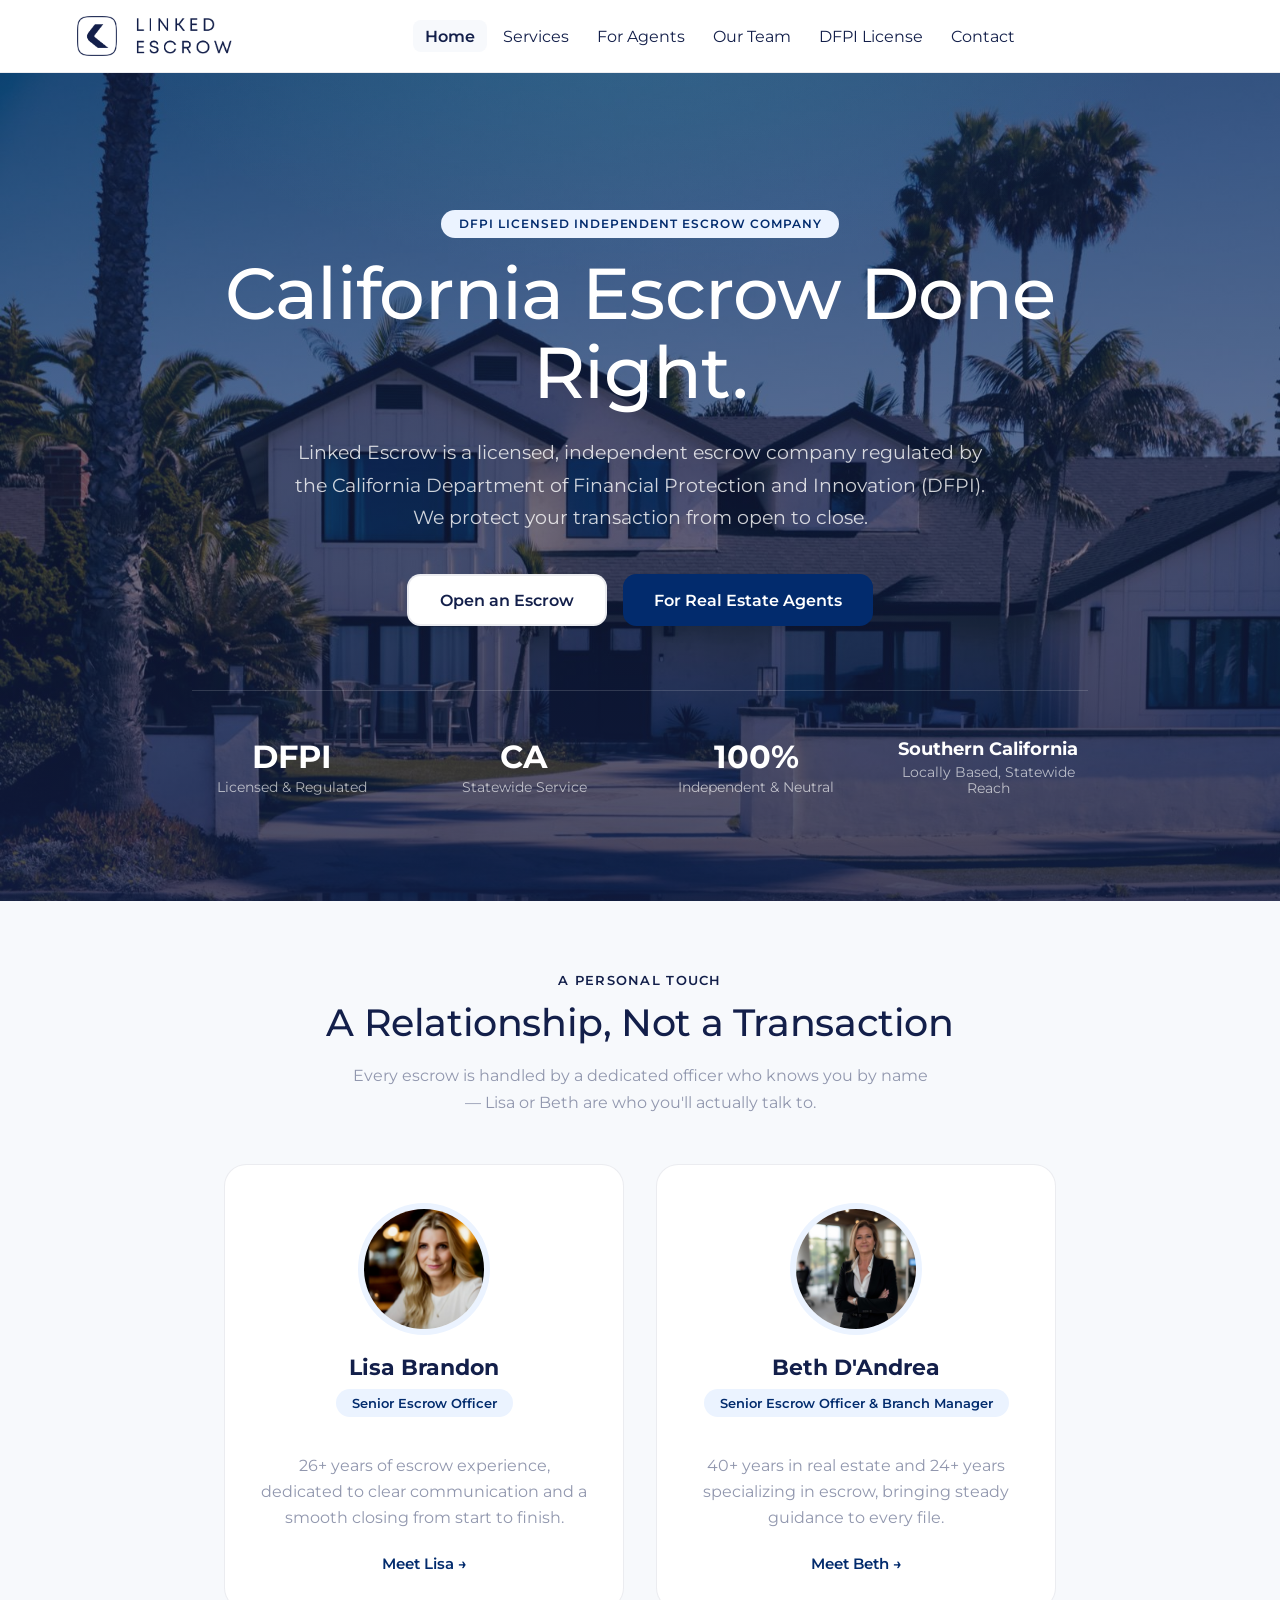
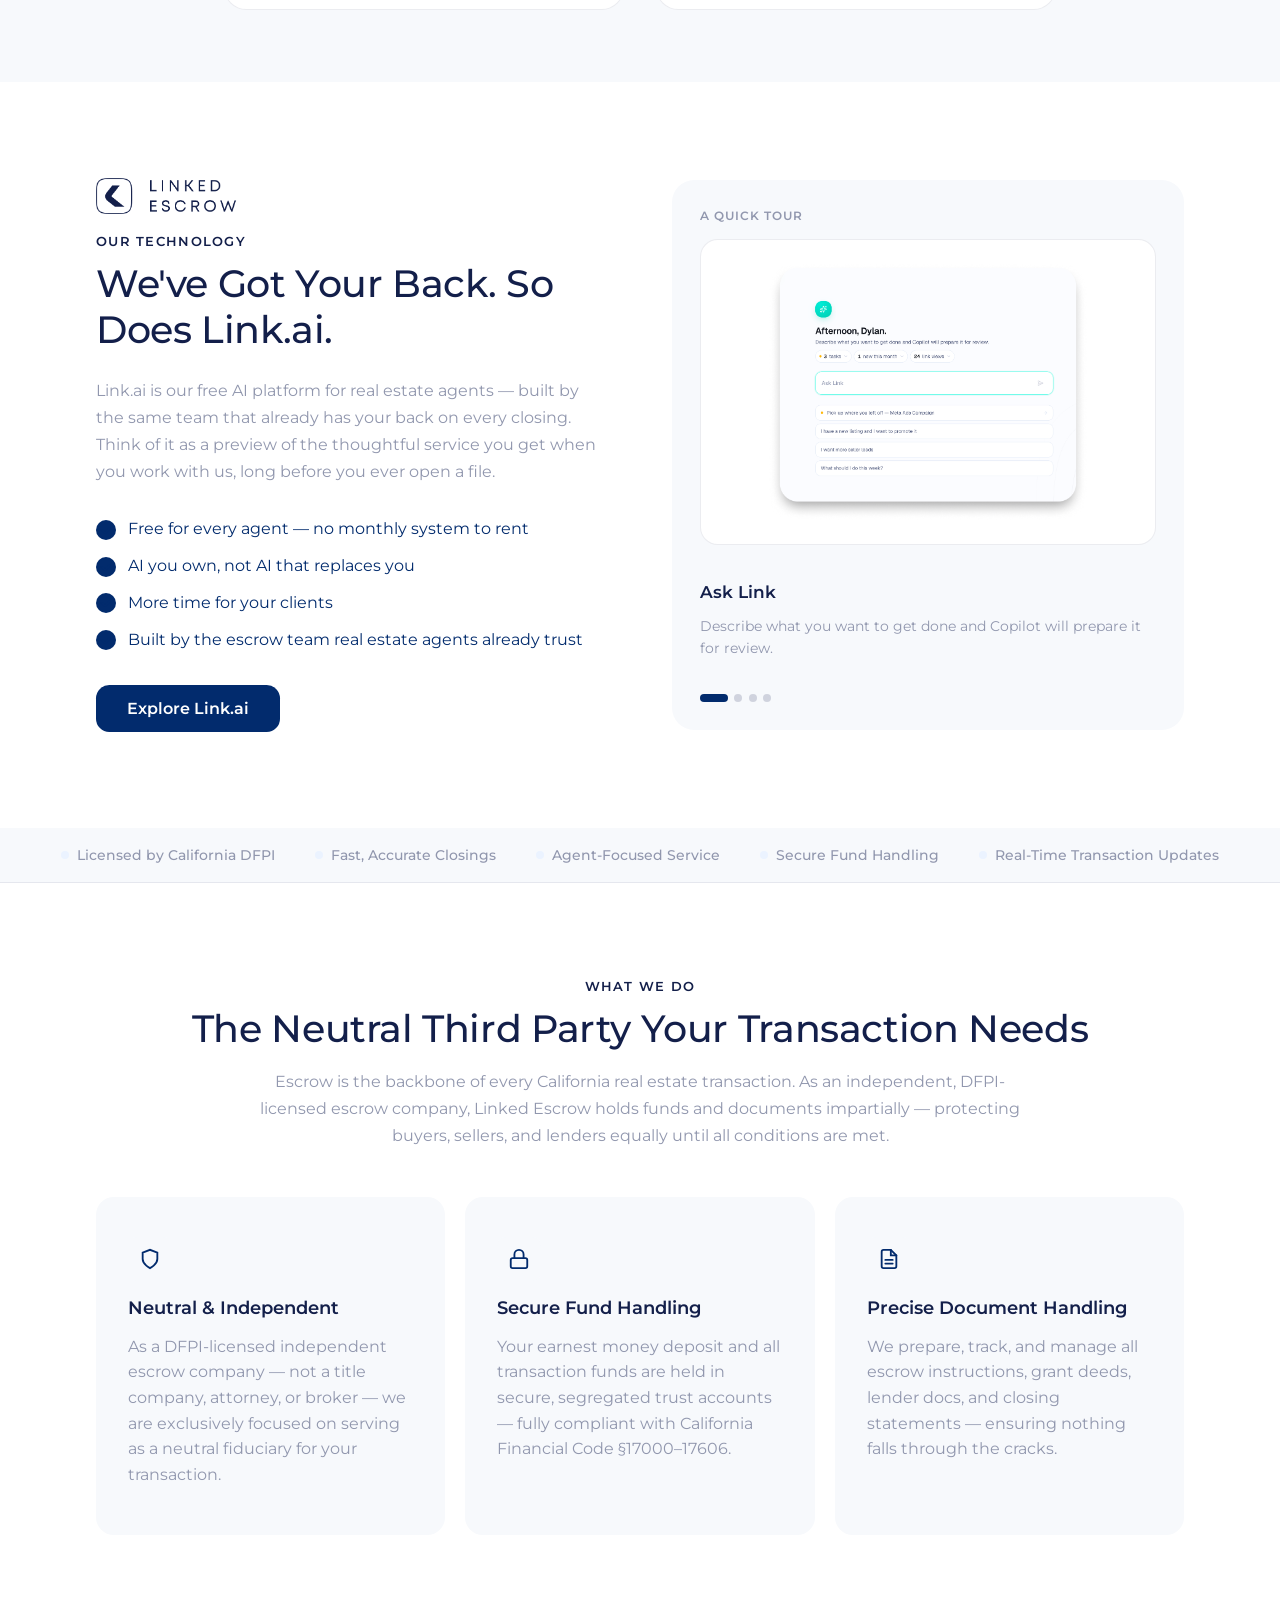
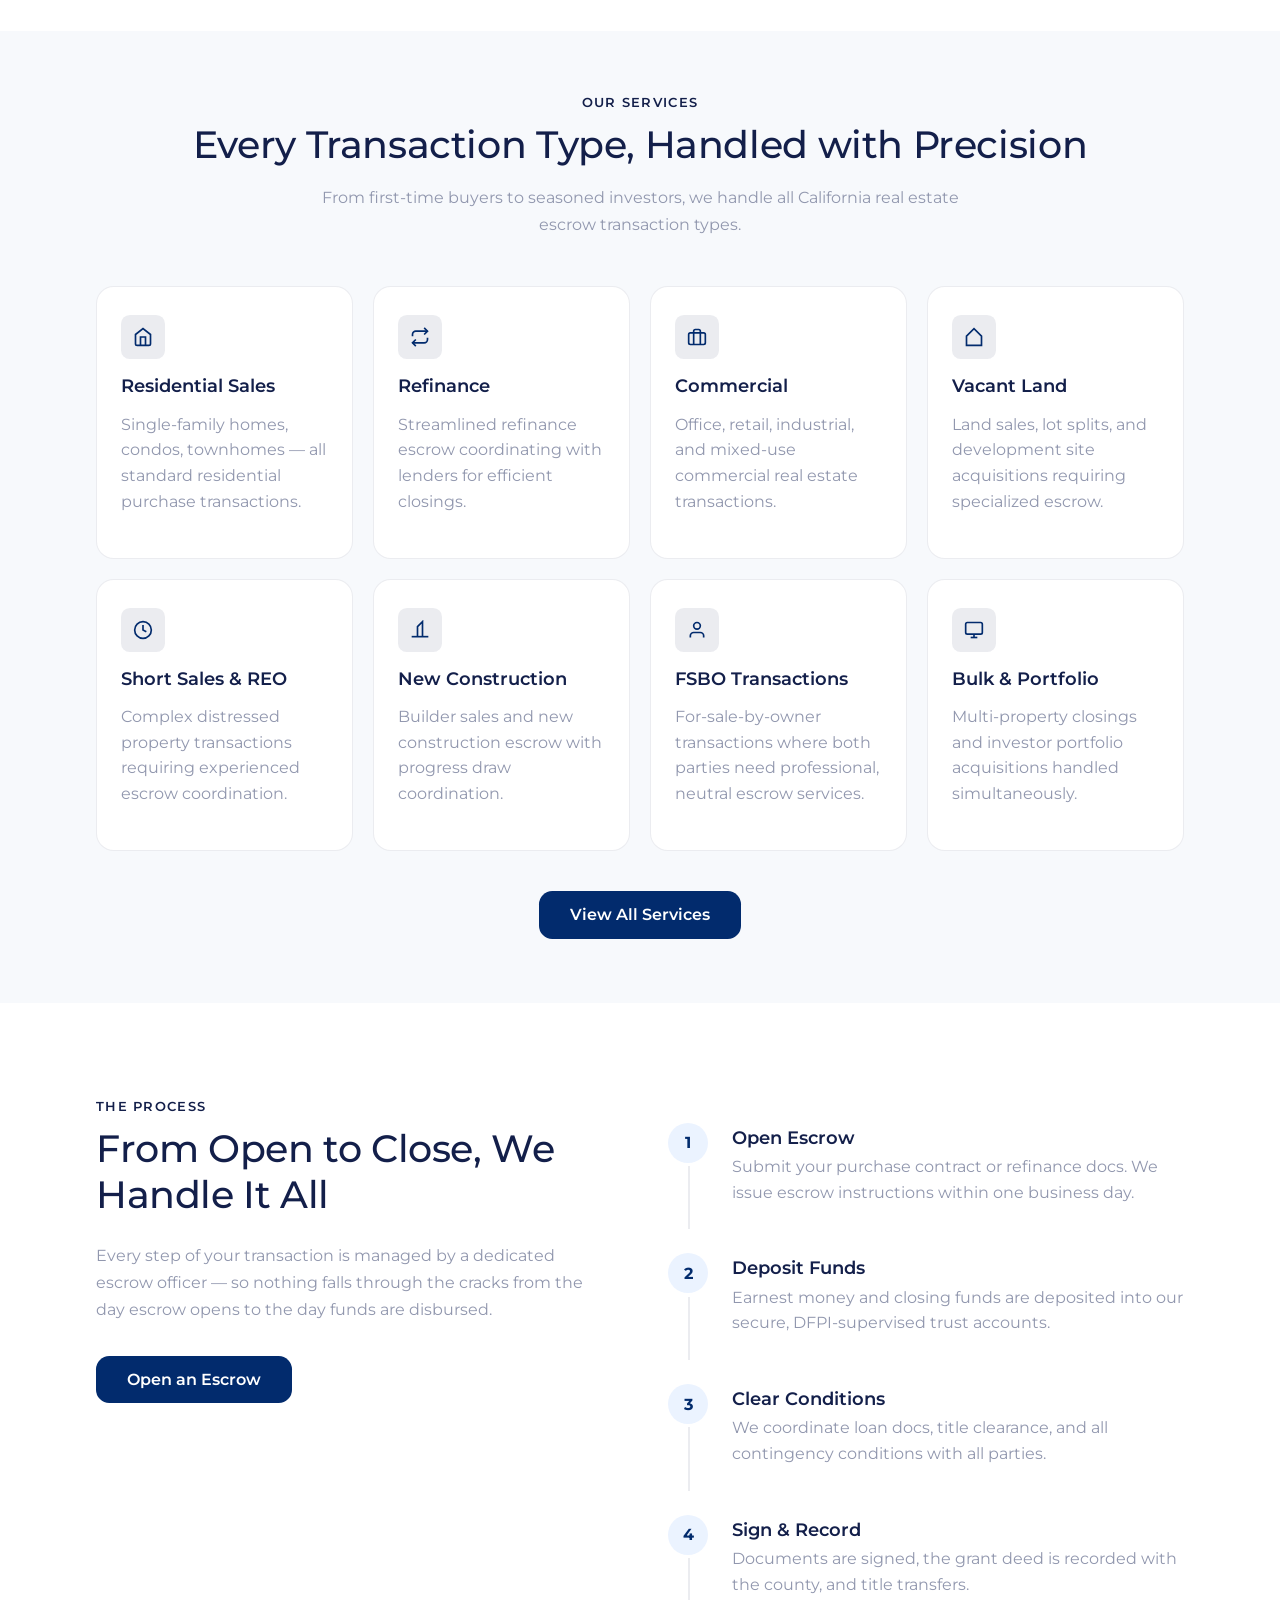
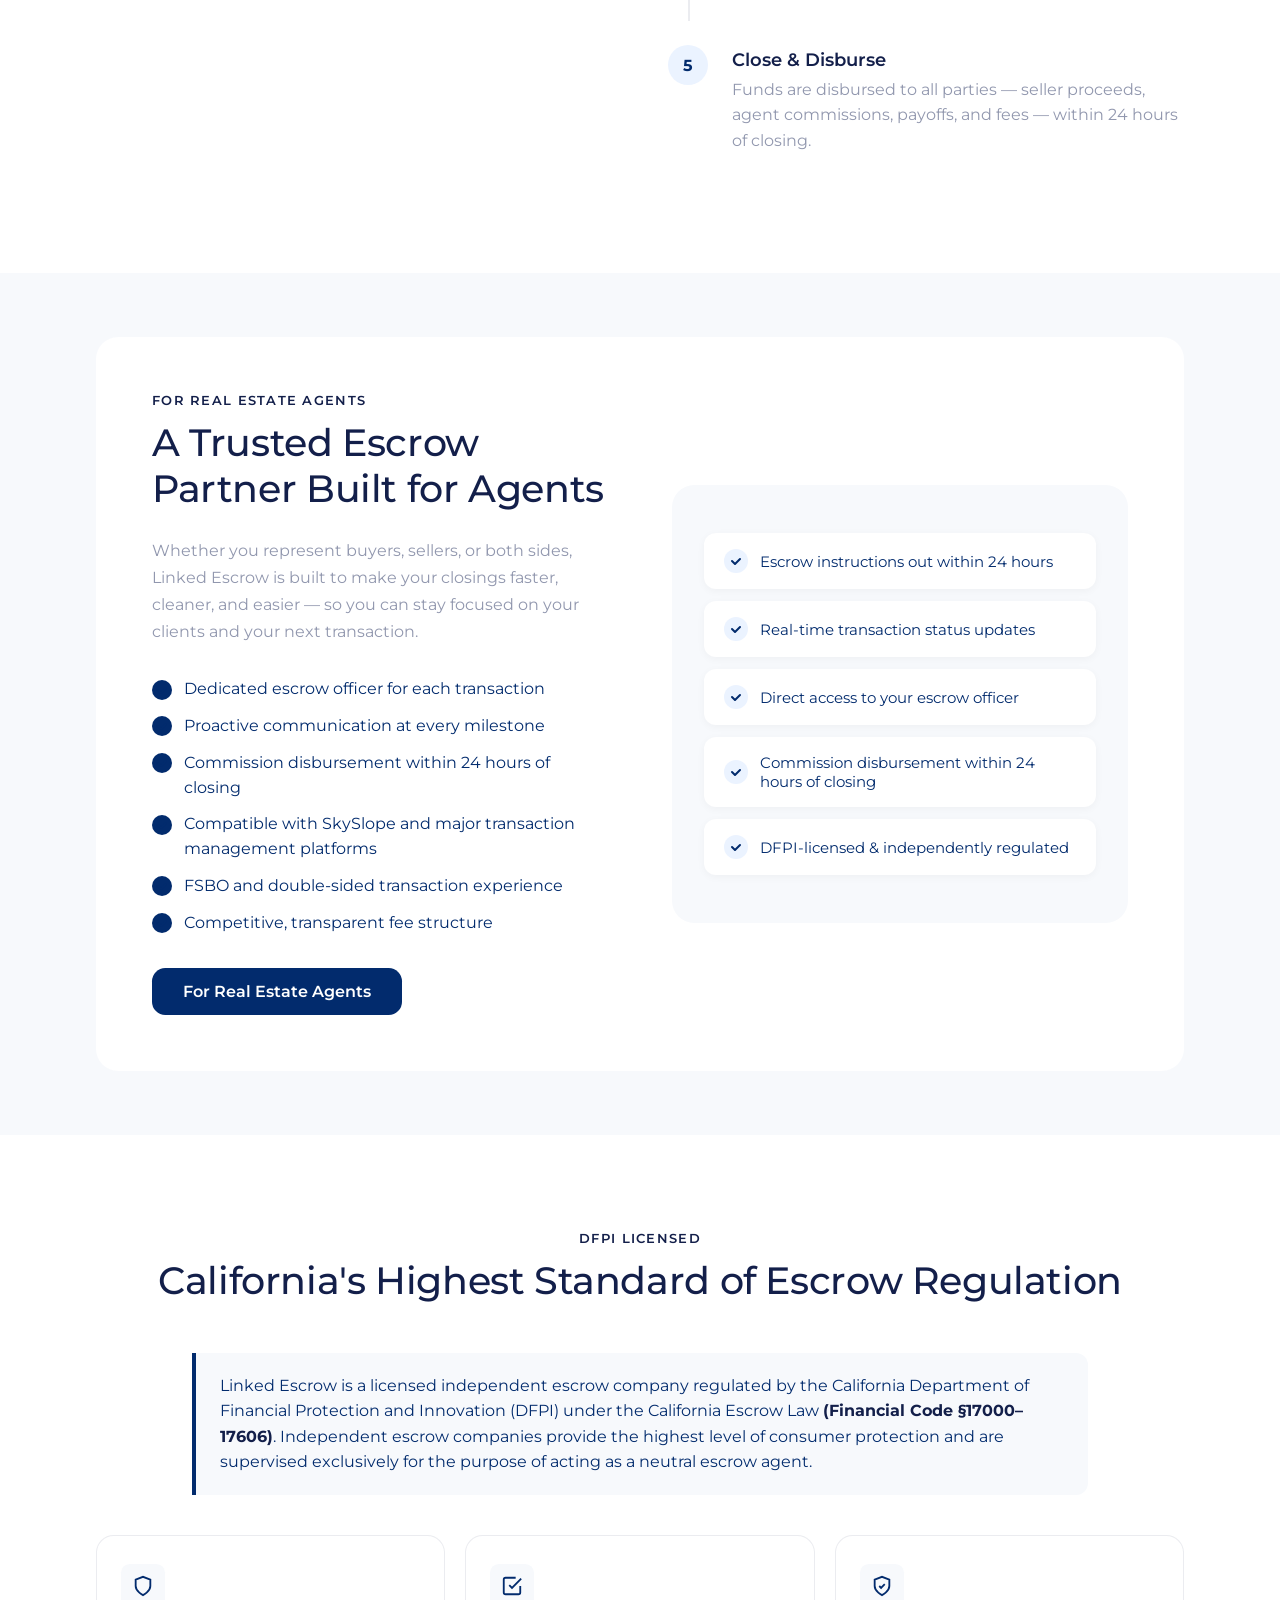
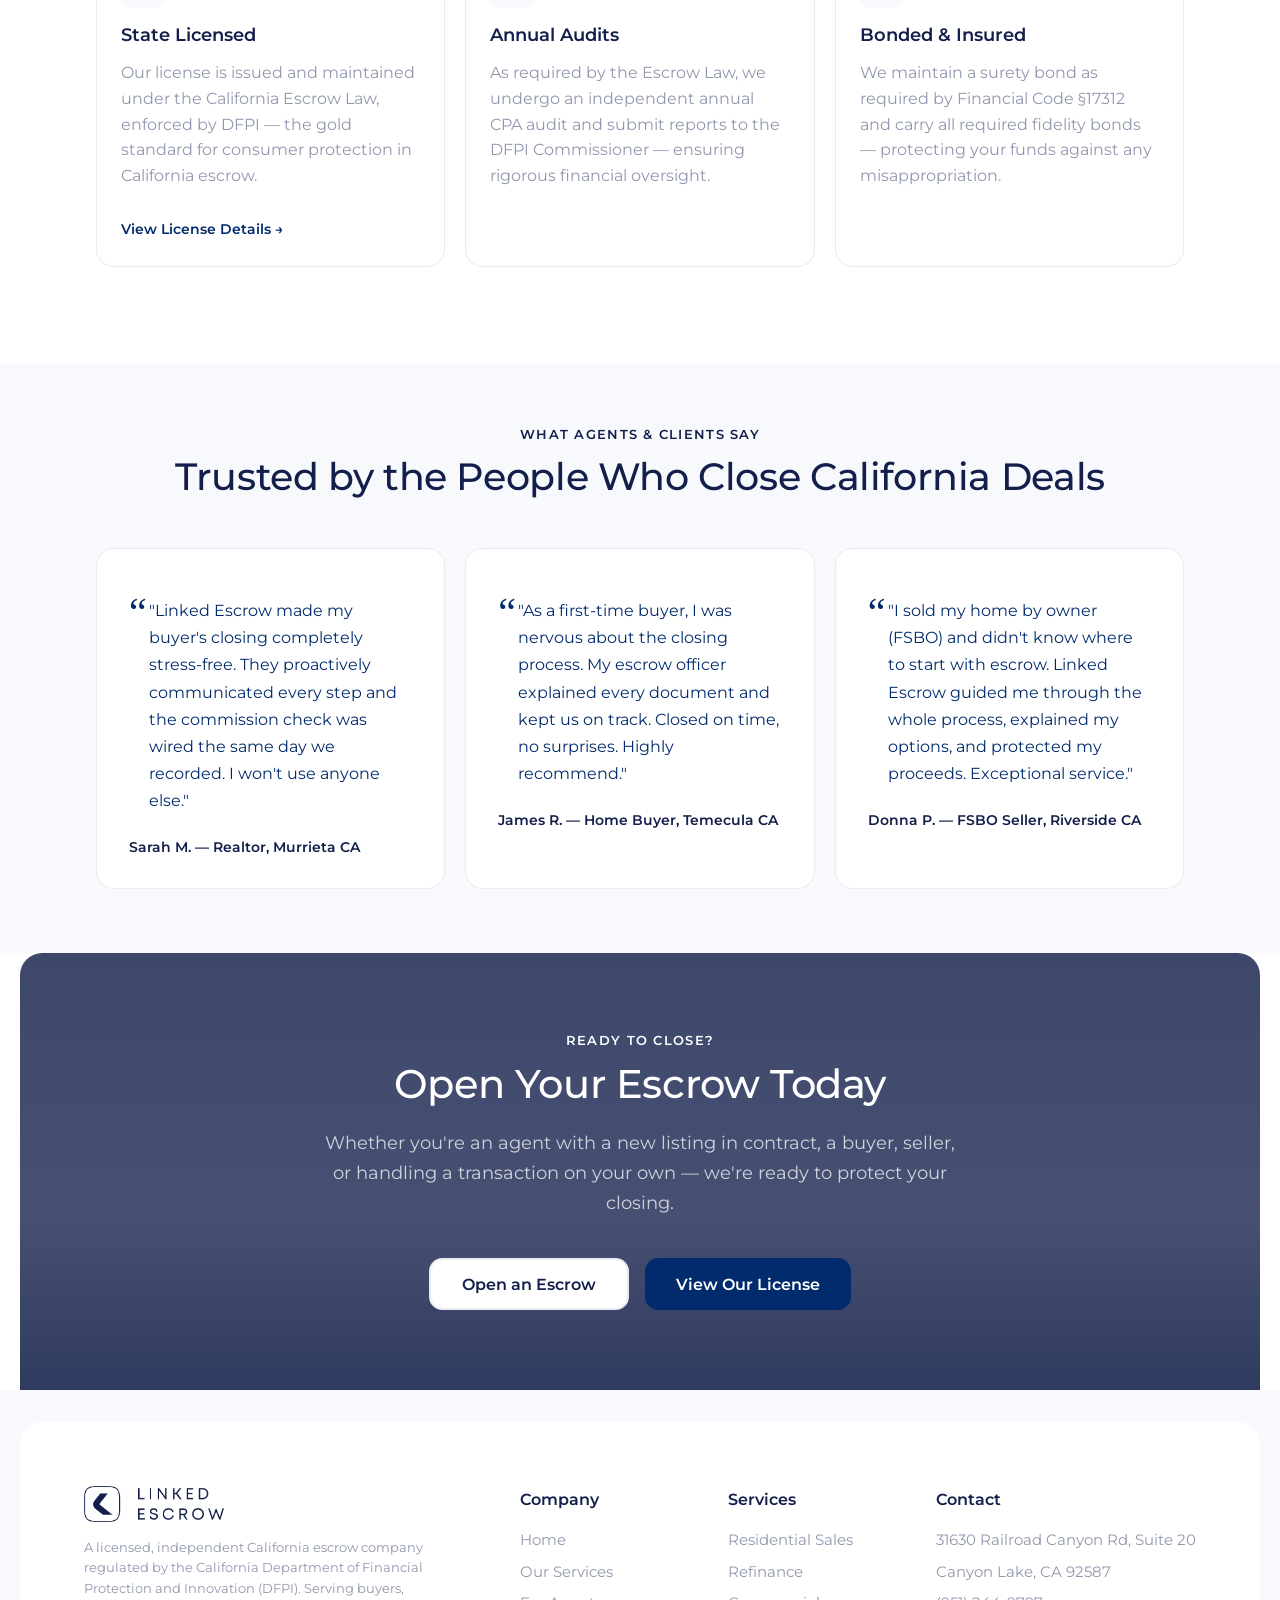
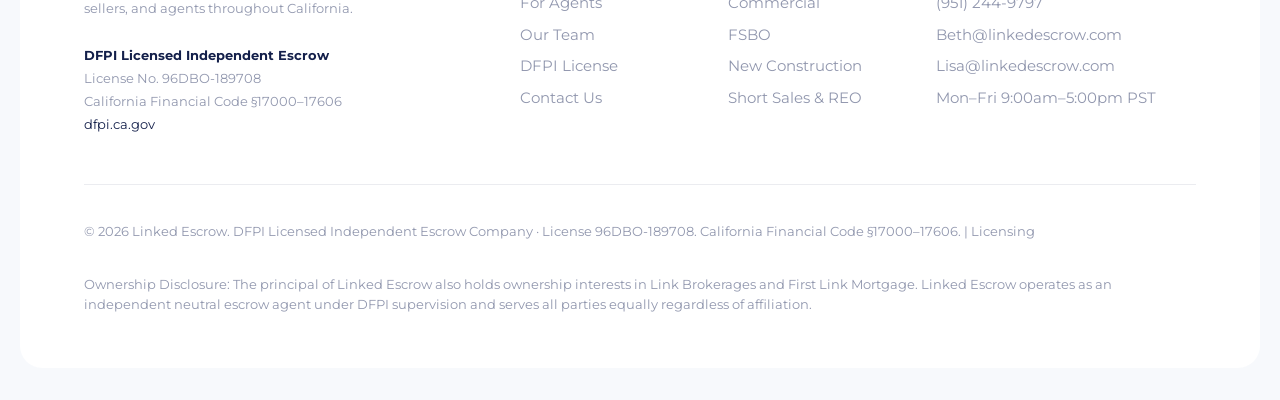
==== commit 6cea23e7: "Use Linked Escrow logo in Link.ai section, cache-bust stylesheet Swap the Link.ai wordmark for the L" ====
--- a/index.html
+++ b/index.html
@@ -5,7 +5,7 @@
   <meta name="viewport" content="width=device-width, initial-scale=1.0">
   <title>Linked Escrow | Licensed California Escrow Services | DFPI Regulated</title>
   <meta name="description" content="Linked Escrow provides professional, DFPI-licensed independent escrow services in California. Trusted by real estate agents, buyers, sellers, and FSBOs across Southern California.">
-  <link href="custom.css" rel="stylesheet">
+  <link href="custom.css?v=2" rel="stylesheet">
 </head>
 <body>
 <a href="#main" class="skip-link">Skip to main content</a>
@@ -114,7 +114,7 @@
       <div class="container">
         <div class="le-feature-row">
           <div>
-            <img src="images/logo-link.png" alt="Link.ai" class="le-techtour-logo">
+            <img src="images/logo-horizontal.png" alt="Linked Escrow" class="le-techtour-logo">
             <span class="le-eyebrow dark">Our Technology</span>
             <h2 class="heading-3 mb-3">We've Got Your Back. So Does Link.ai.</h2>
             <p class="body-m mb-4" style="color: var(--neutral-600);">Link.ai is our free AI platform for real estate agents — built by the same team that already has your back on every closing. Think of it as a preview of the thoughtful service you get when you work with us, long before you ever open a file.</p>
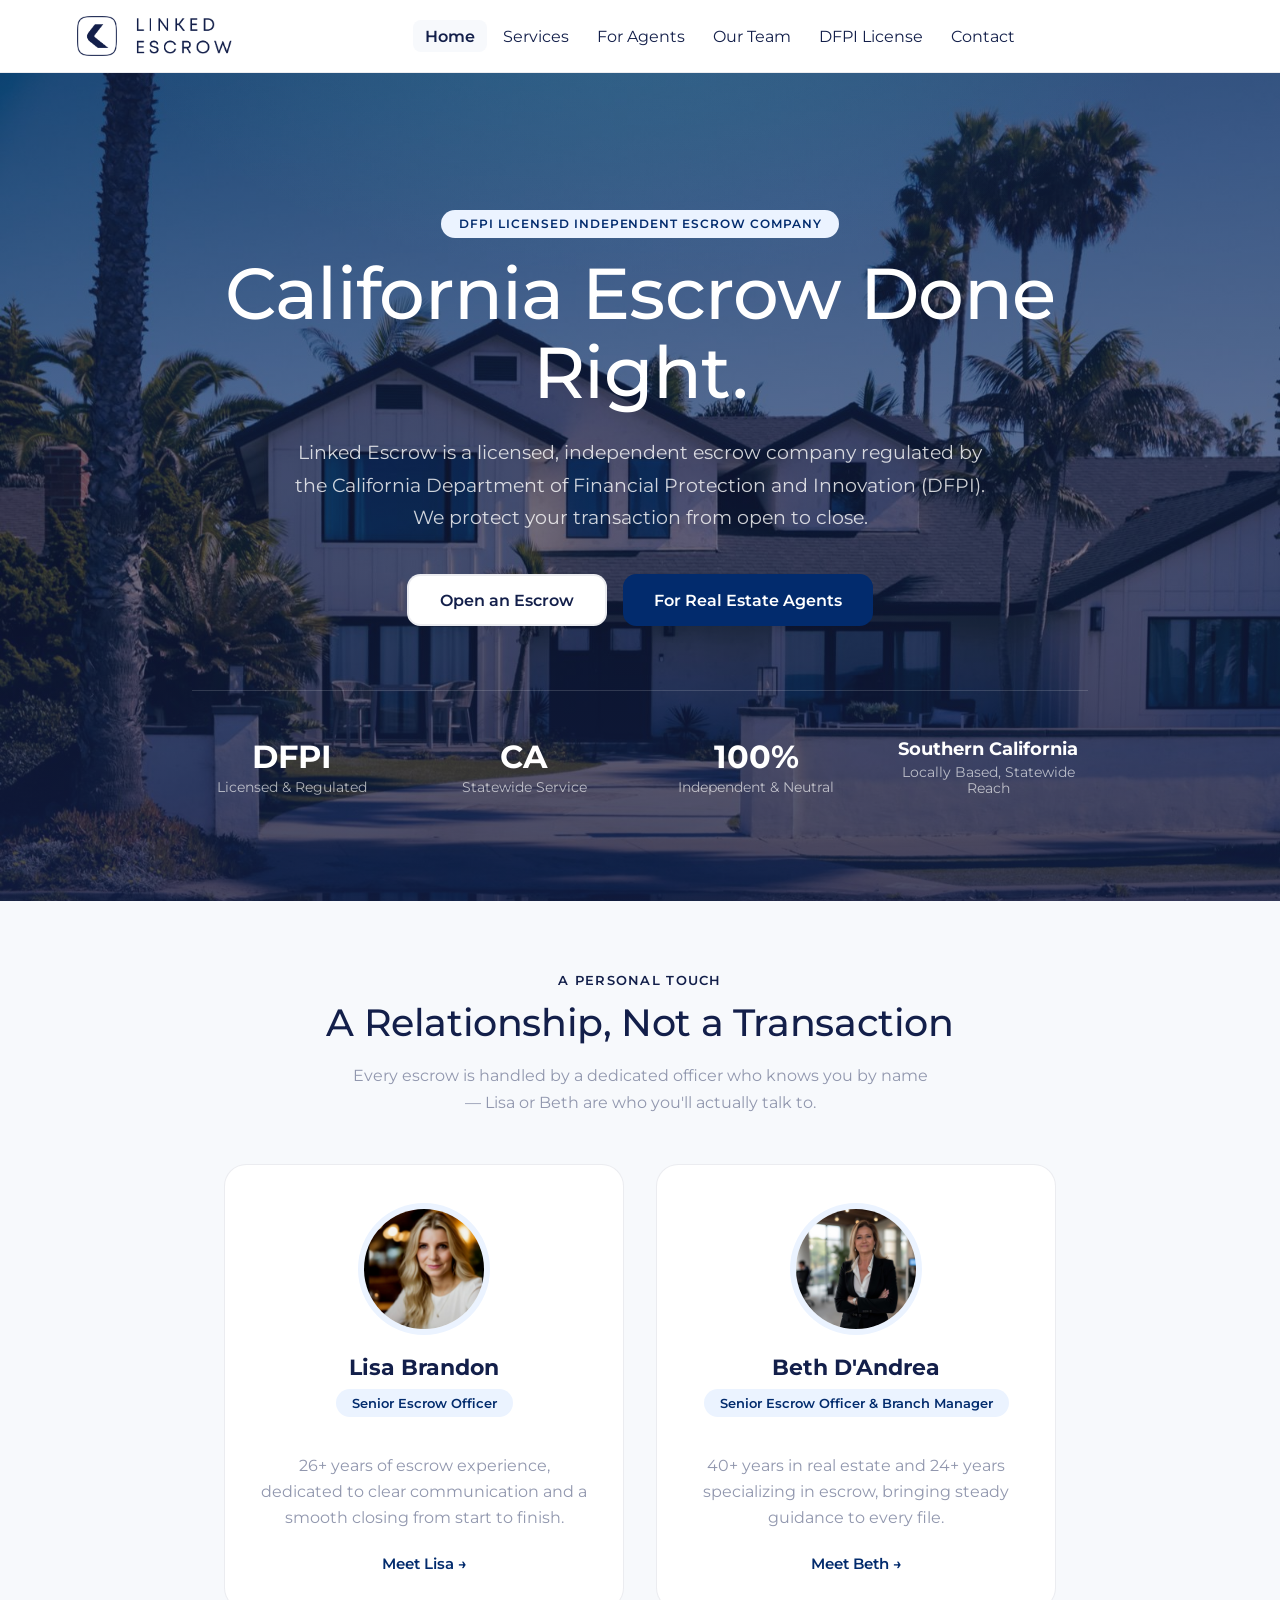
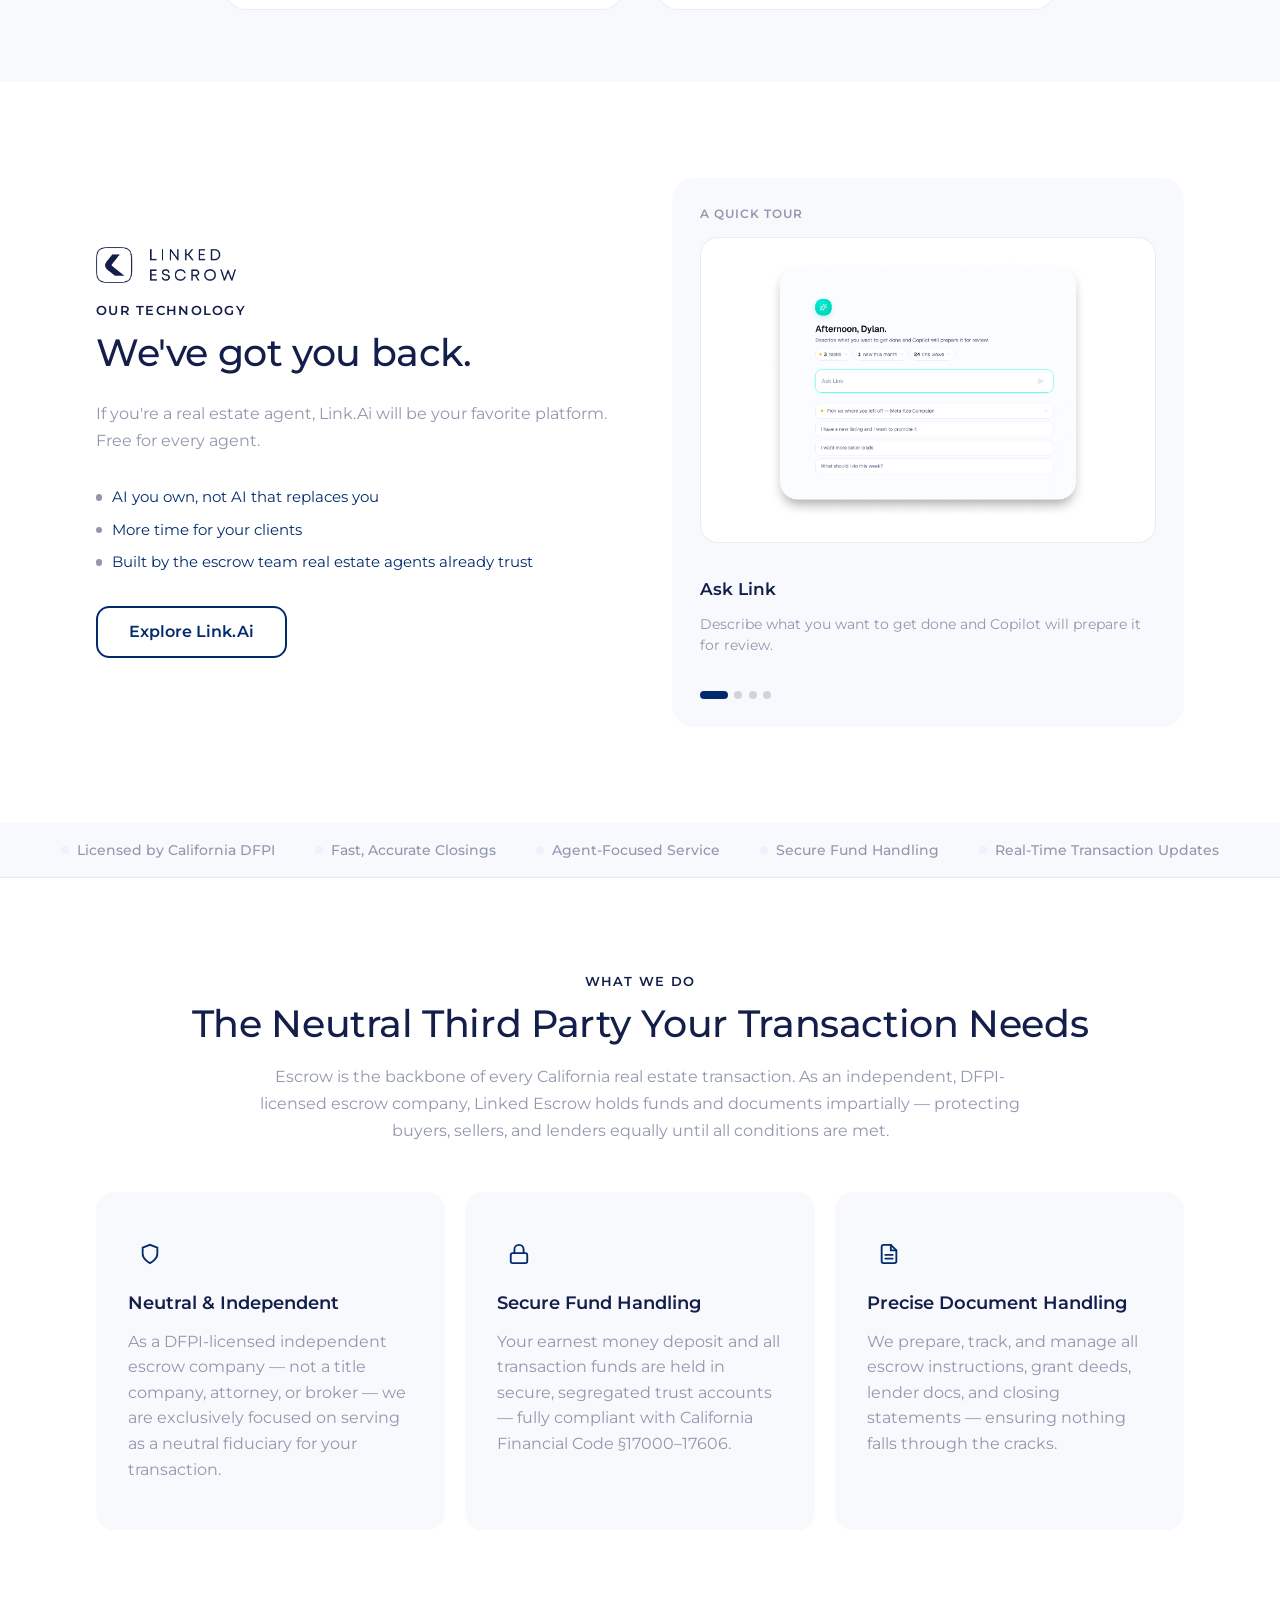
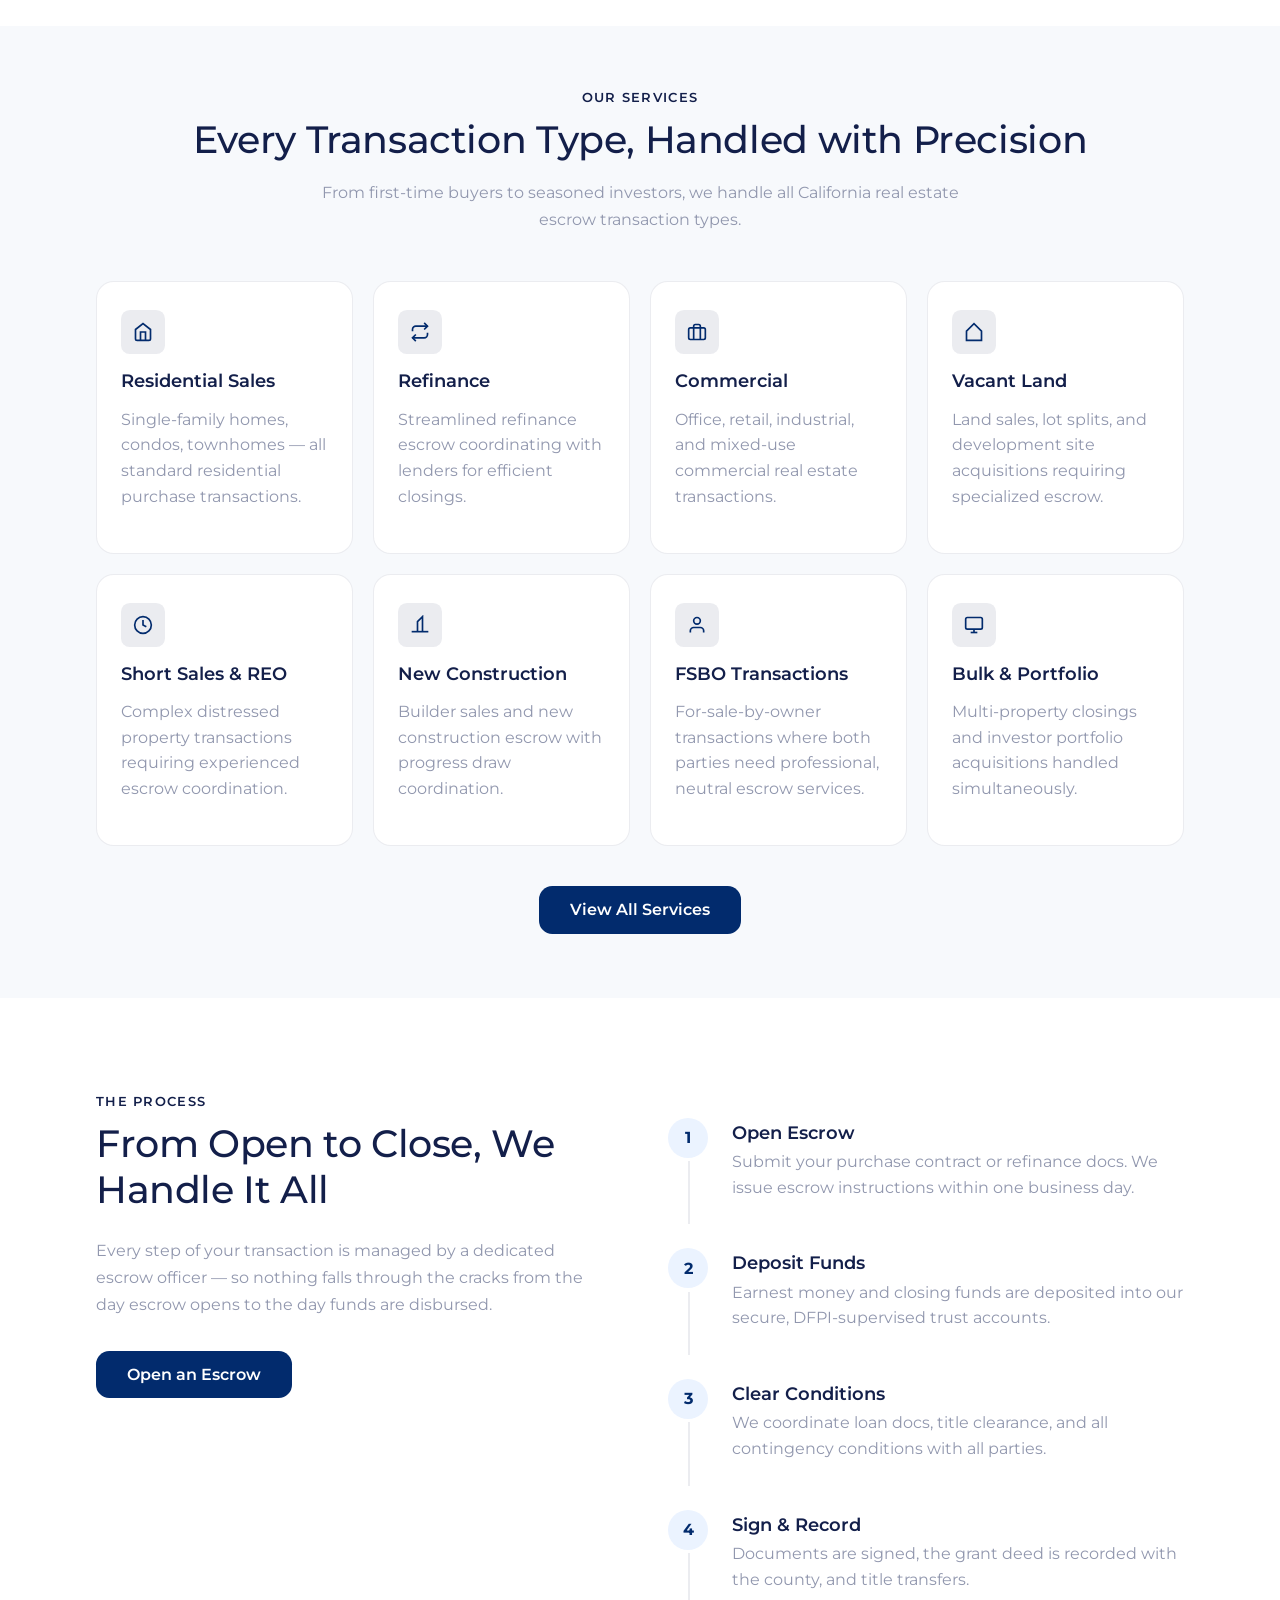
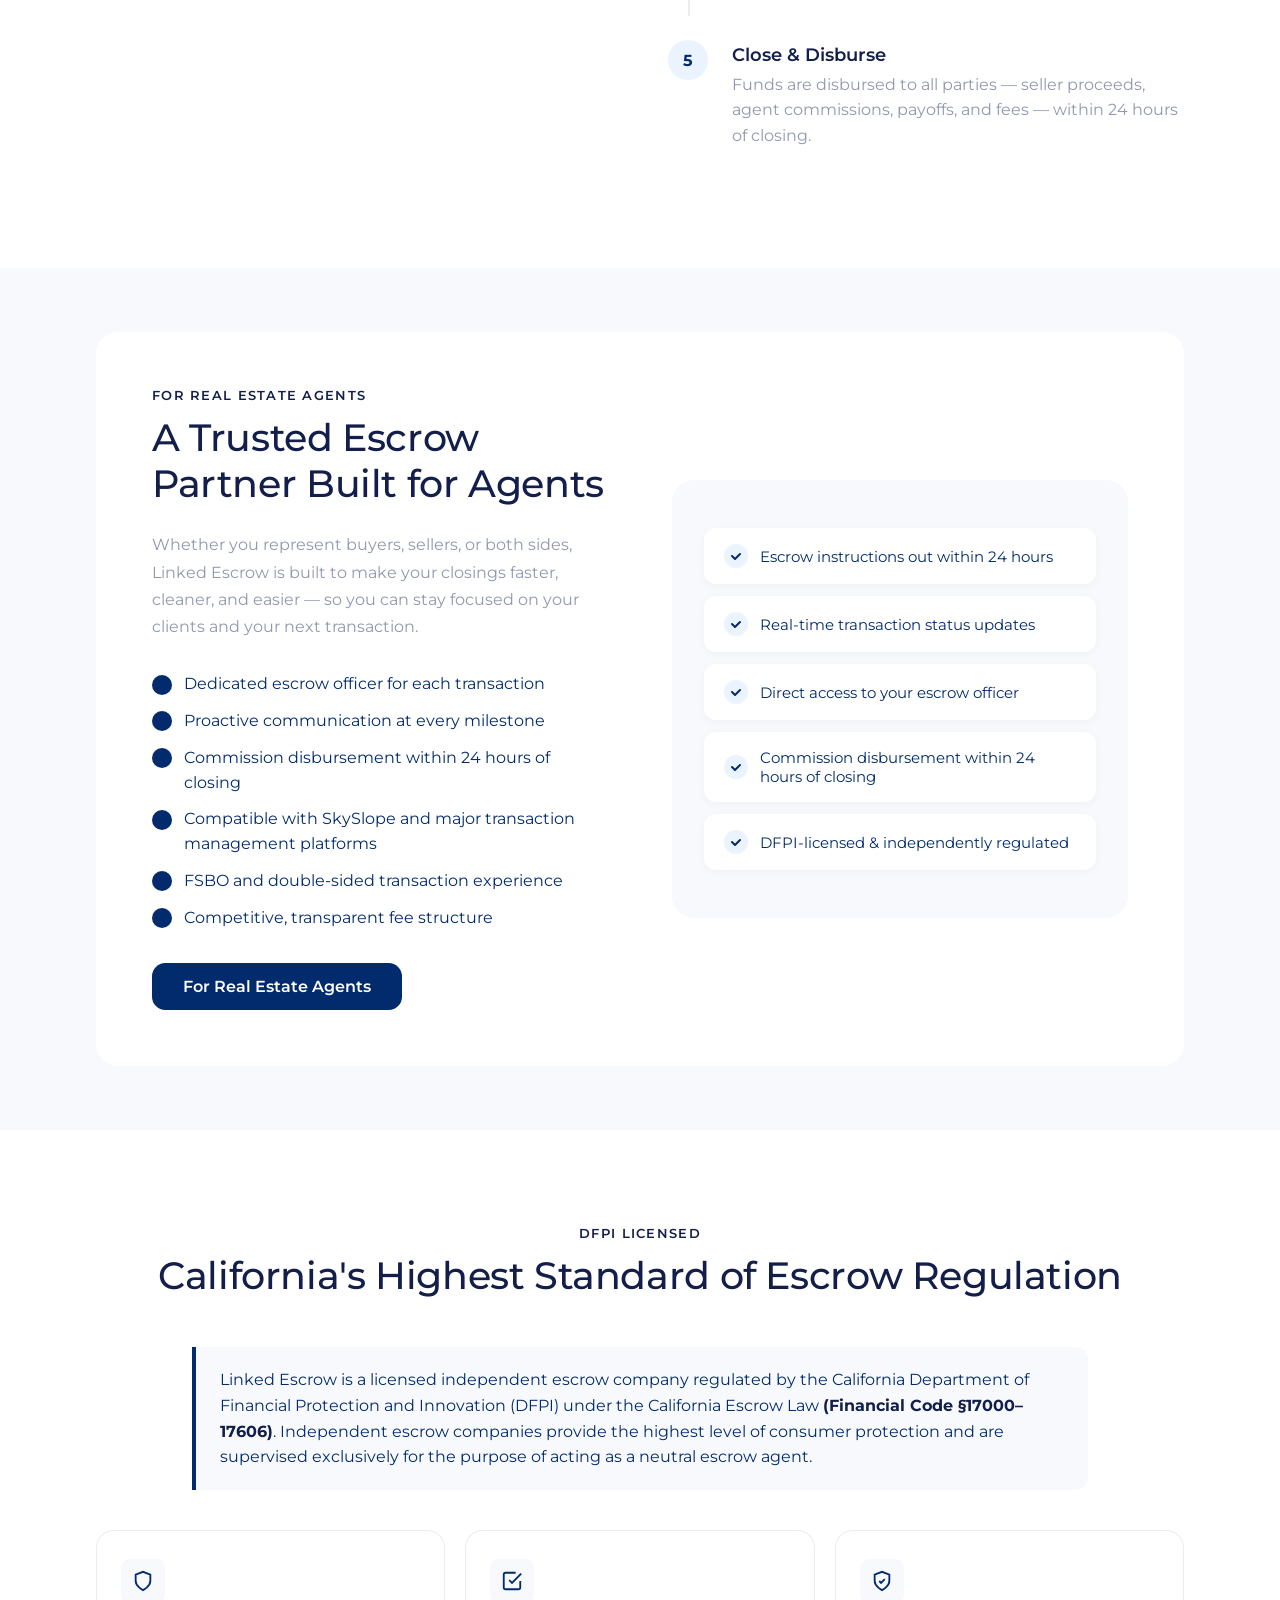
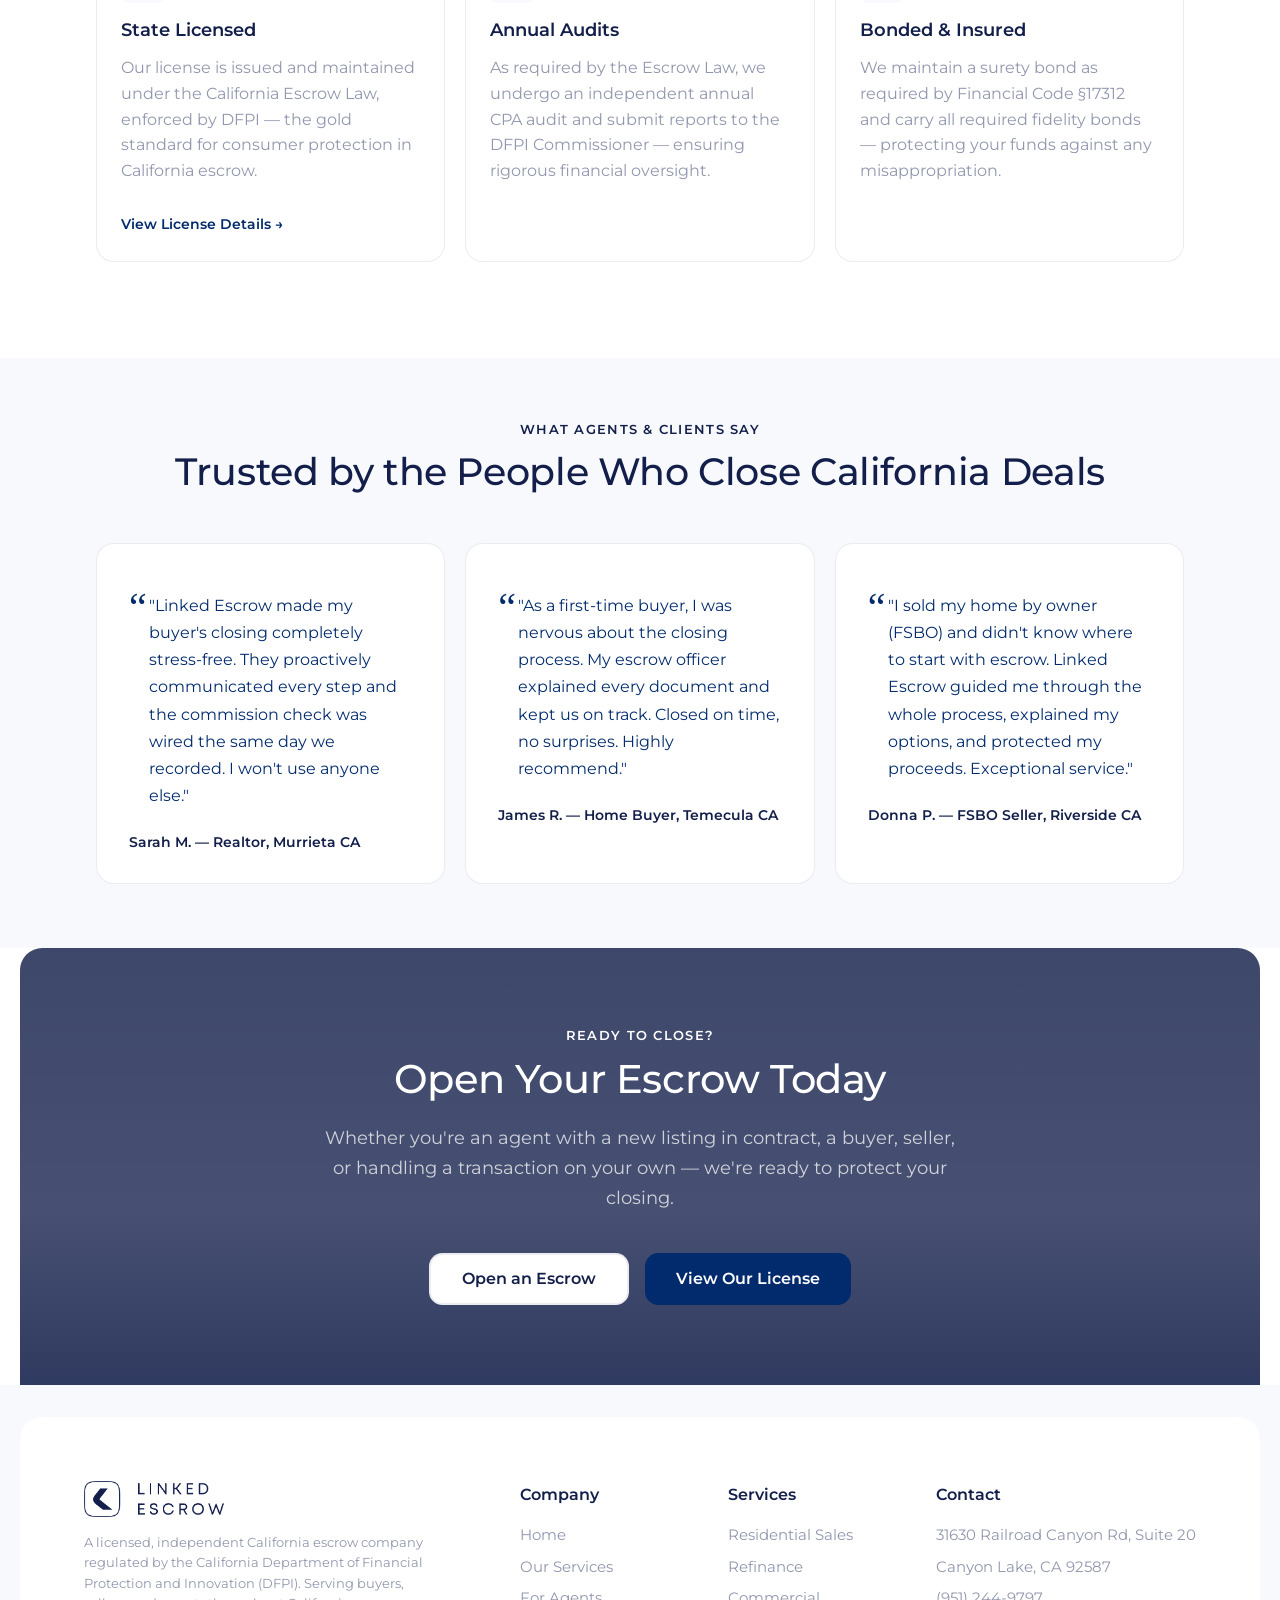
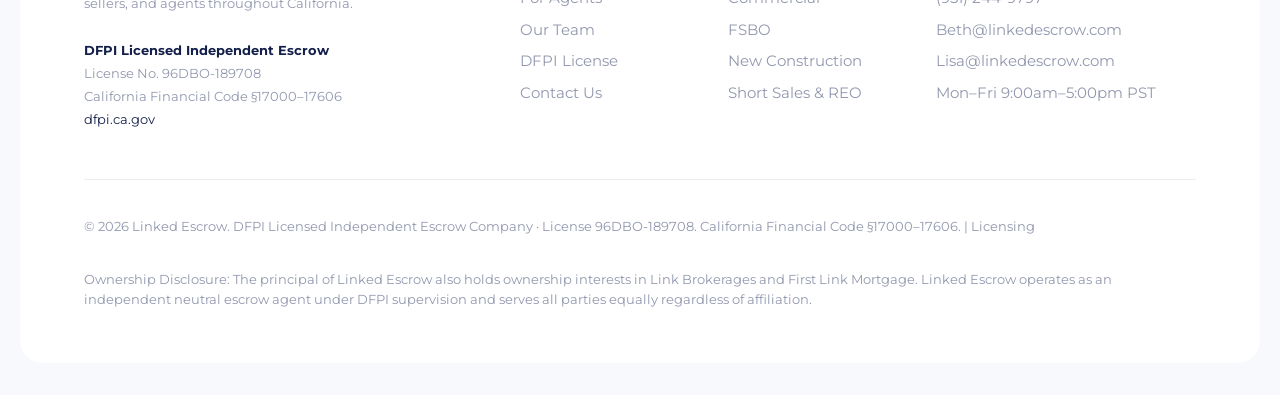
==== commit 2b2ddd51: "Rewrite Link.Ai section copy, outline the CTA, quiet down the bullets Headline/body now read "We've " ====
--- a/index.html
+++ b/index.html
@@ -116,22 +116,21 @@
           <div>
             <img src="images/logo-horizontal.png" alt="Linked Escrow" class="le-techtour-logo">
             <span class="le-eyebrow dark">Our Technology</span>
-            <h2 class="heading-3 mb-3">We've Got Your Back. So Does Link.ai.</h2>
-            <p class="body-m mb-4" style="color: var(--neutral-600);">Link.ai is our free AI platform for real estate agents — built by the same team that already has your back on every closing. Think of it as a preview of the thoughtful service you get when you work with us, long before you ever open a file.</p>
+            <h2 class="heading-3 mb-3">We've got you back.</h2>
+            <p class="body-m mb-4" style="color: var(--neutral-600);">If you're a real estate agent, Link.Ai will be your favorite platform. Free for every agent.</p>
             <ul class="le-checklist mb-4">
-              <li>Free for every agent — no monthly system to rent</li>
               <li>AI you own, not AI that replaces you</li>
               <li>More time for your clients</li>
               <li>Built by the escrow team real estate agents already trust</li>
             </ul>
-            <a href="https://link.ai" target="_blank" rel="noopener" class="btn-primary w-inline-block"><div>Explore Link.ai</div></a>
+            <a href="https://link.ai" target="_blank" rel="noopener" class="btn-outline w-inline-block"><div>Explore Link.Ai</div></a>
           </div>
 
           <div class="le-techtour">
             <span class="le-techtour__label">A Quick Tour</span>
-            <div class="ltour" aria-roledescription="carousel" aria-label="Link.ai product tour">
+            <div class="ltour" aria-roledescription="carousel" aria-label="Link.Ai product tour">
               <div class="ltour-media">
-                <div class="ltour-shot active"><img src="images/product-ask-link.png" width="1031" height="829" alt="Link.ai Copilot home with an Ask Link prompt and suggested tasks"></div>
+                <div class="ltour-shot active"><img src="images/product-ask-link.png" width="1031" height="829" alt="Link.Ai Copilot home with an Ask Link prompt and suggested tasks"></div>
                 <div class="ltour-shot"><img src="images/product-lead-nurture.png" width="984" height="754" loading="lazy" alt="Lead Nurture SMS thread with Kevin P. about touring 3+ bed homes in Carlsbad"></div>
                 <div class="ltour-shot"><img src="images/product-listing-to-social.png" width="992" height="518" loading="lazy" alt="Selected listing 24741 Ganymede with a Create post button"></div>
                 <div class="ltour-shot"><img src="images/product-social-calendar.png" width="992" height="377" loading="lazy" alt="October social marketing calendar with an Add post slot on Wednesday"></div>
--- a/custom.css
+++ b/custom.css
@@ -155,6 +155,27 @@
   background: var(--neutral-100);
   transform: translateY(-1px);
   box-shadow: 0 4px 12px rgba(2,43,109,0.08);
+}
+
+.btn-outline {
+  background: transparent;
+  color: var(--blue);
+  border-radius: 0.83rem;
+  padding: 0.9rem 1.94rem;
+  font-weight: 600;
+  font-size: 1rem;
+  display: inline-flex;
+  align-items: center;
+  gap: 0.5rem;
+  border: 2px solid var(--blue);
+  cursor: pointer;
+  transition: all 0.2s ease-out;
+}
+.btn-outline:hover {
+  background: var(--blue);
+  color: white;
+  transform: translateY(-1px);
+  box-shadow: 0 4px 12px rgba(2,43,109,0.15);
 }
 
 /* ── Section Wrappers ────────────────────────────────────── */
@@ -1009,6 +1030,17 @@
 }
 
 /* ── Link.ai Product Tour ────────────────────────────────── */
+/* de-emphasized copy: smaller, quieter bullets so the carousel stays the focal point */
+#link-ai .le-checklist { gap: 0.6rem; }
+#link-ai .le-checklist li { font-size: 0.92rem; gap: 0.6rem; }
+#link-ai .le-checklist li::before {
+  width: 0.4rem;
+  height: 0.4rem;
+  margin-top: 0.5rem;
+  background: var(--neutral-400);
+  background-image: none;
+}
+
 .le-techtour-logo {
   height: 2.25rem;
   width: auto;
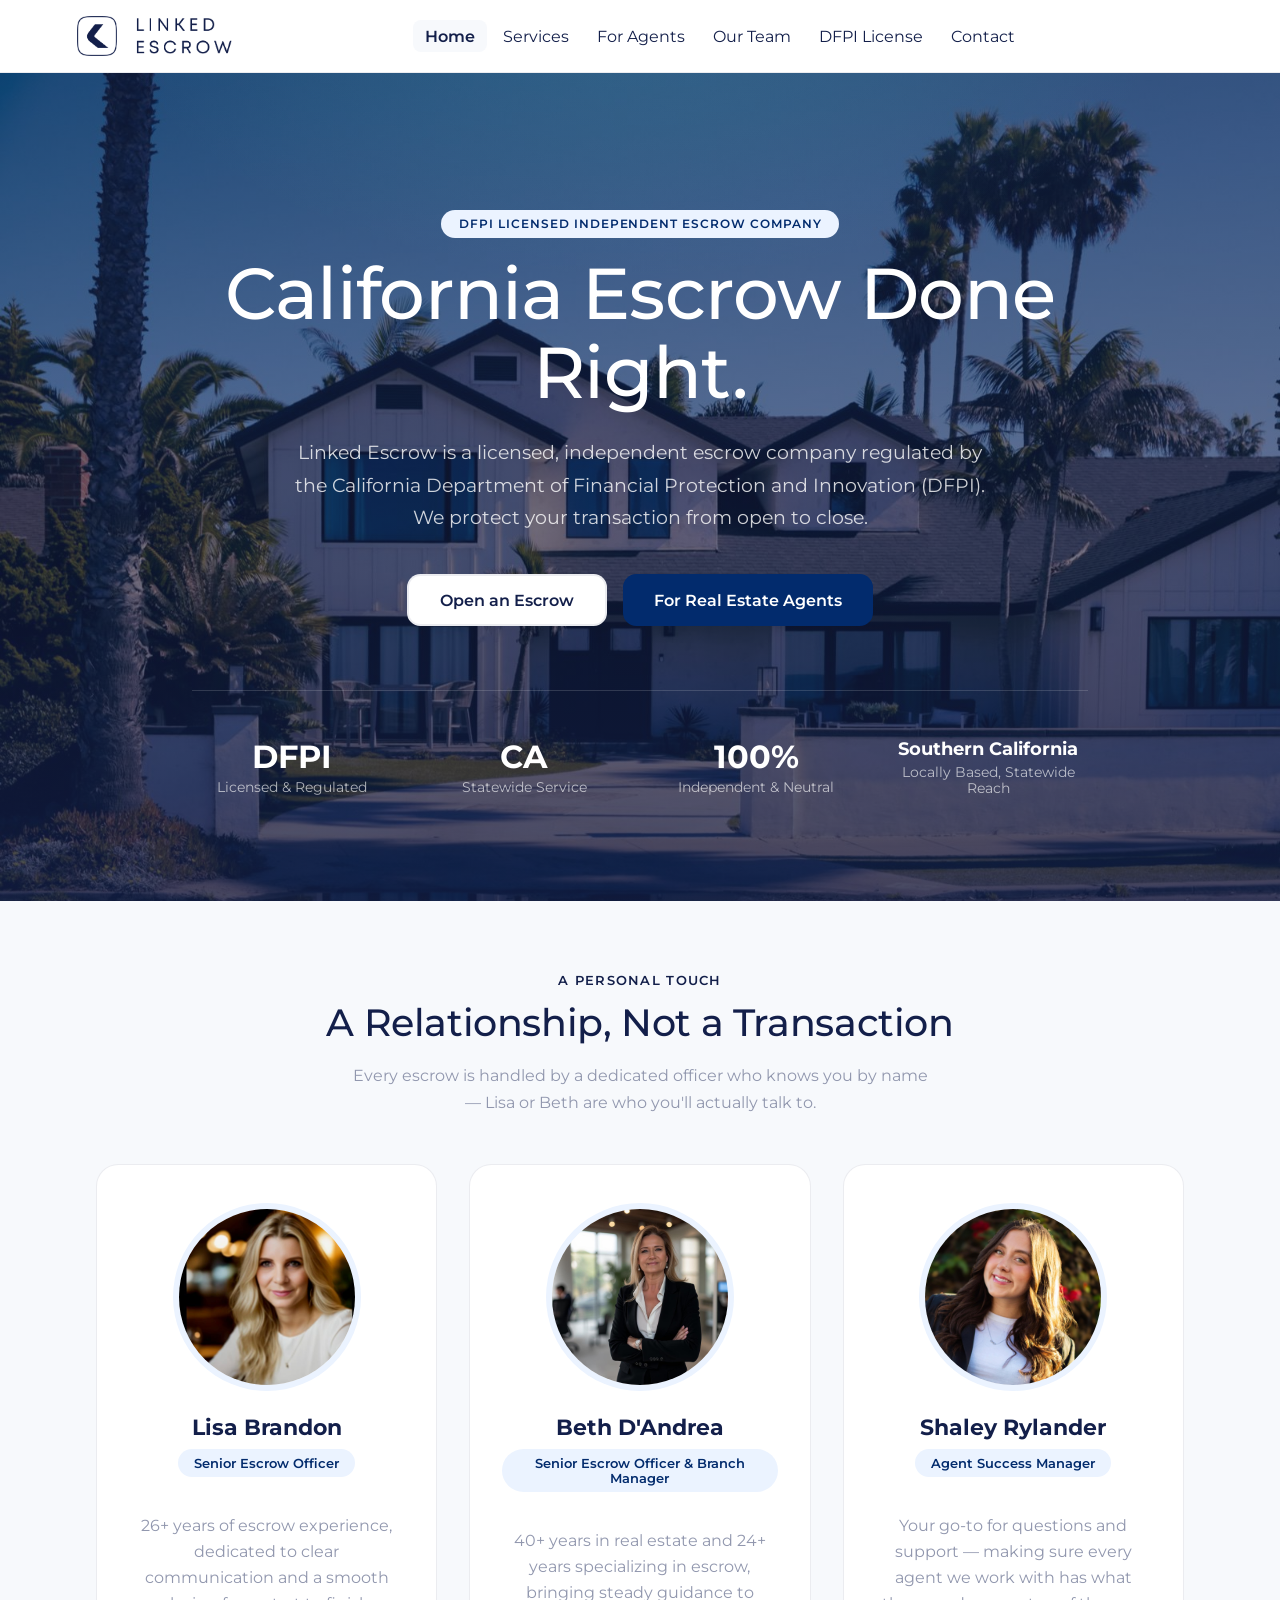
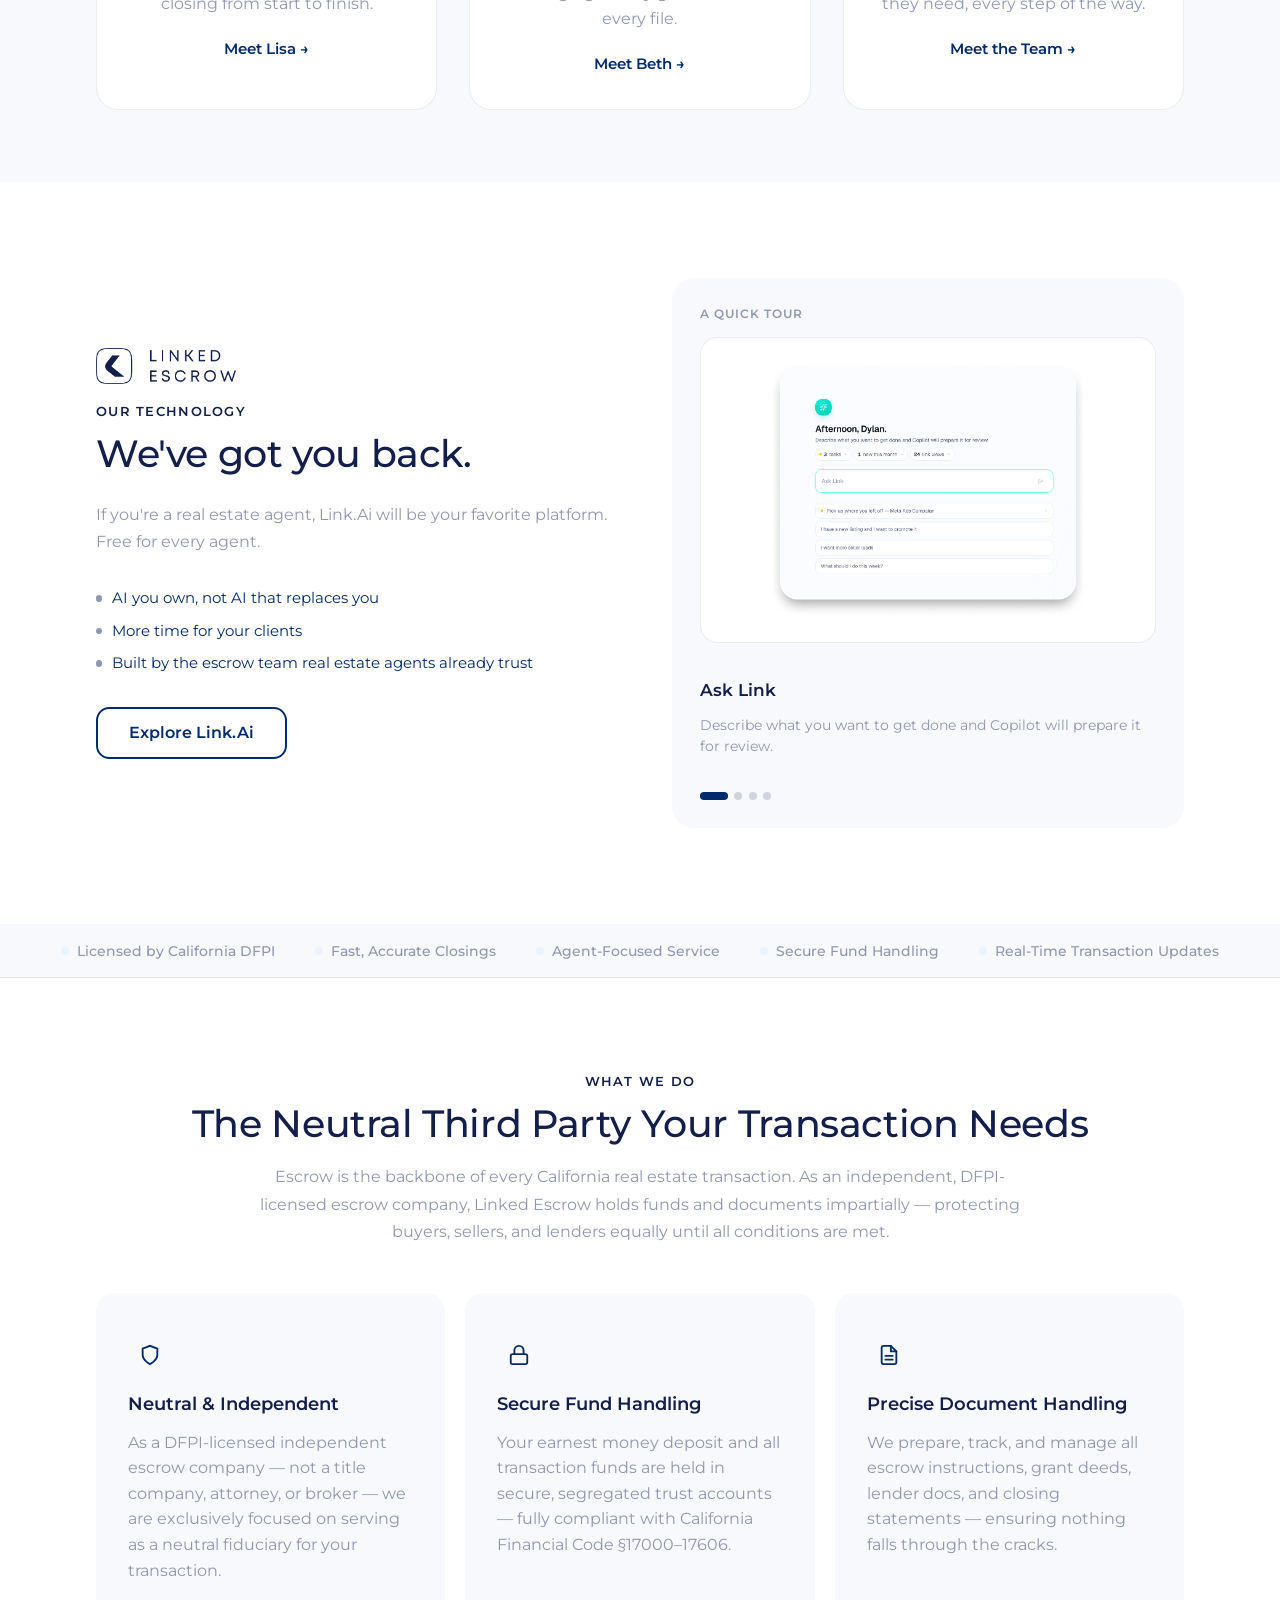
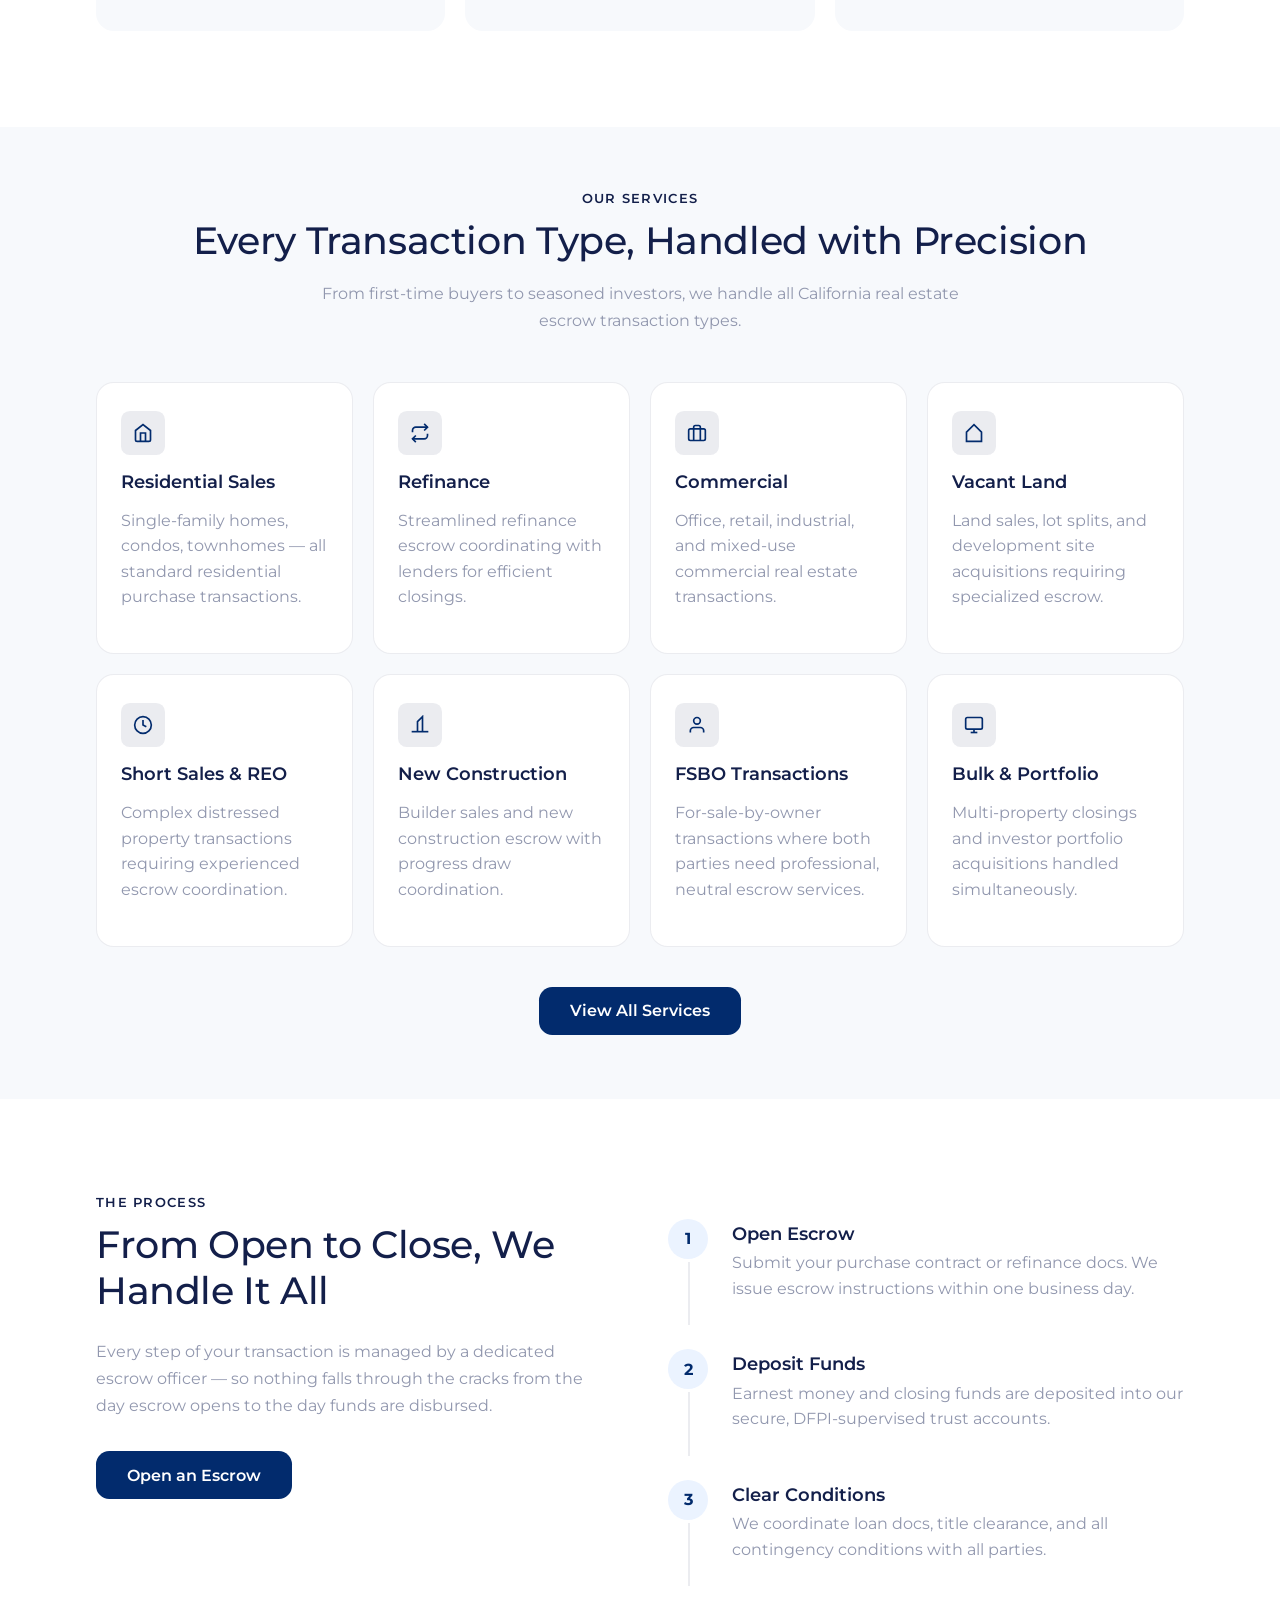
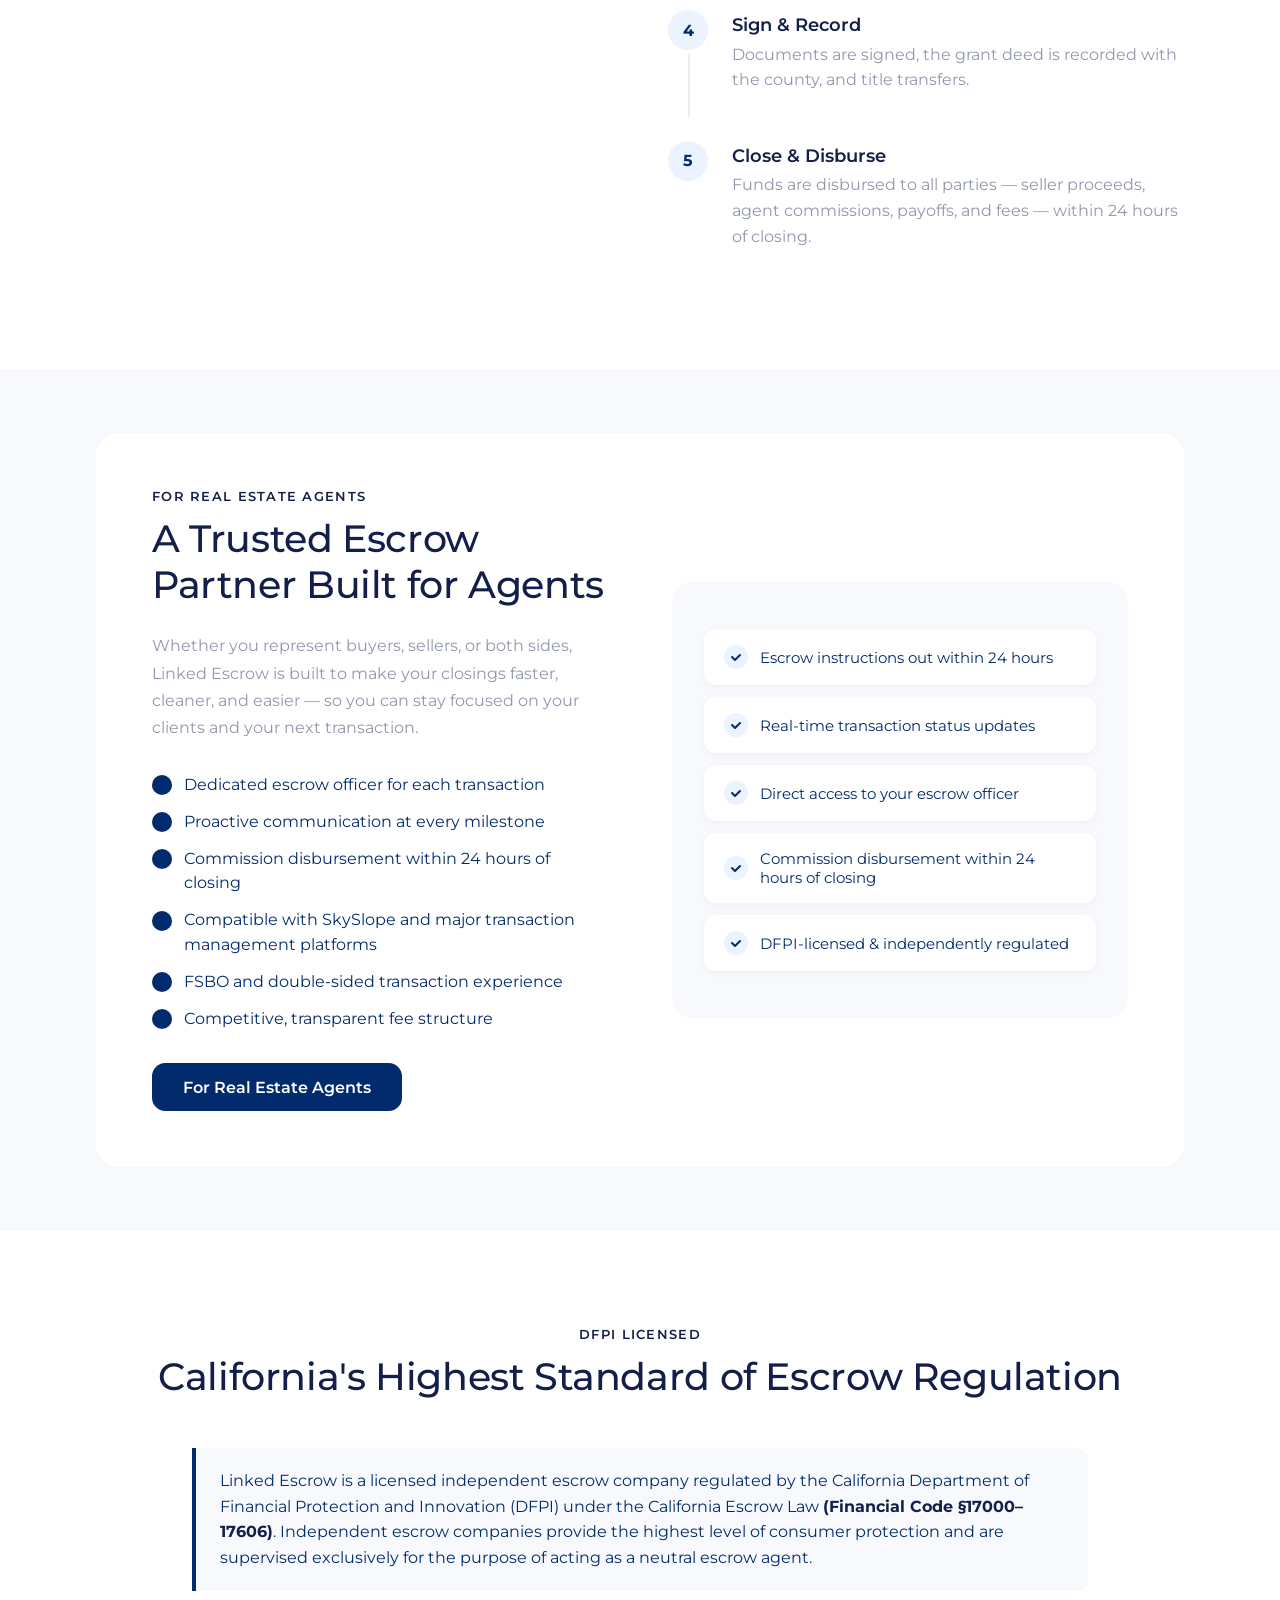
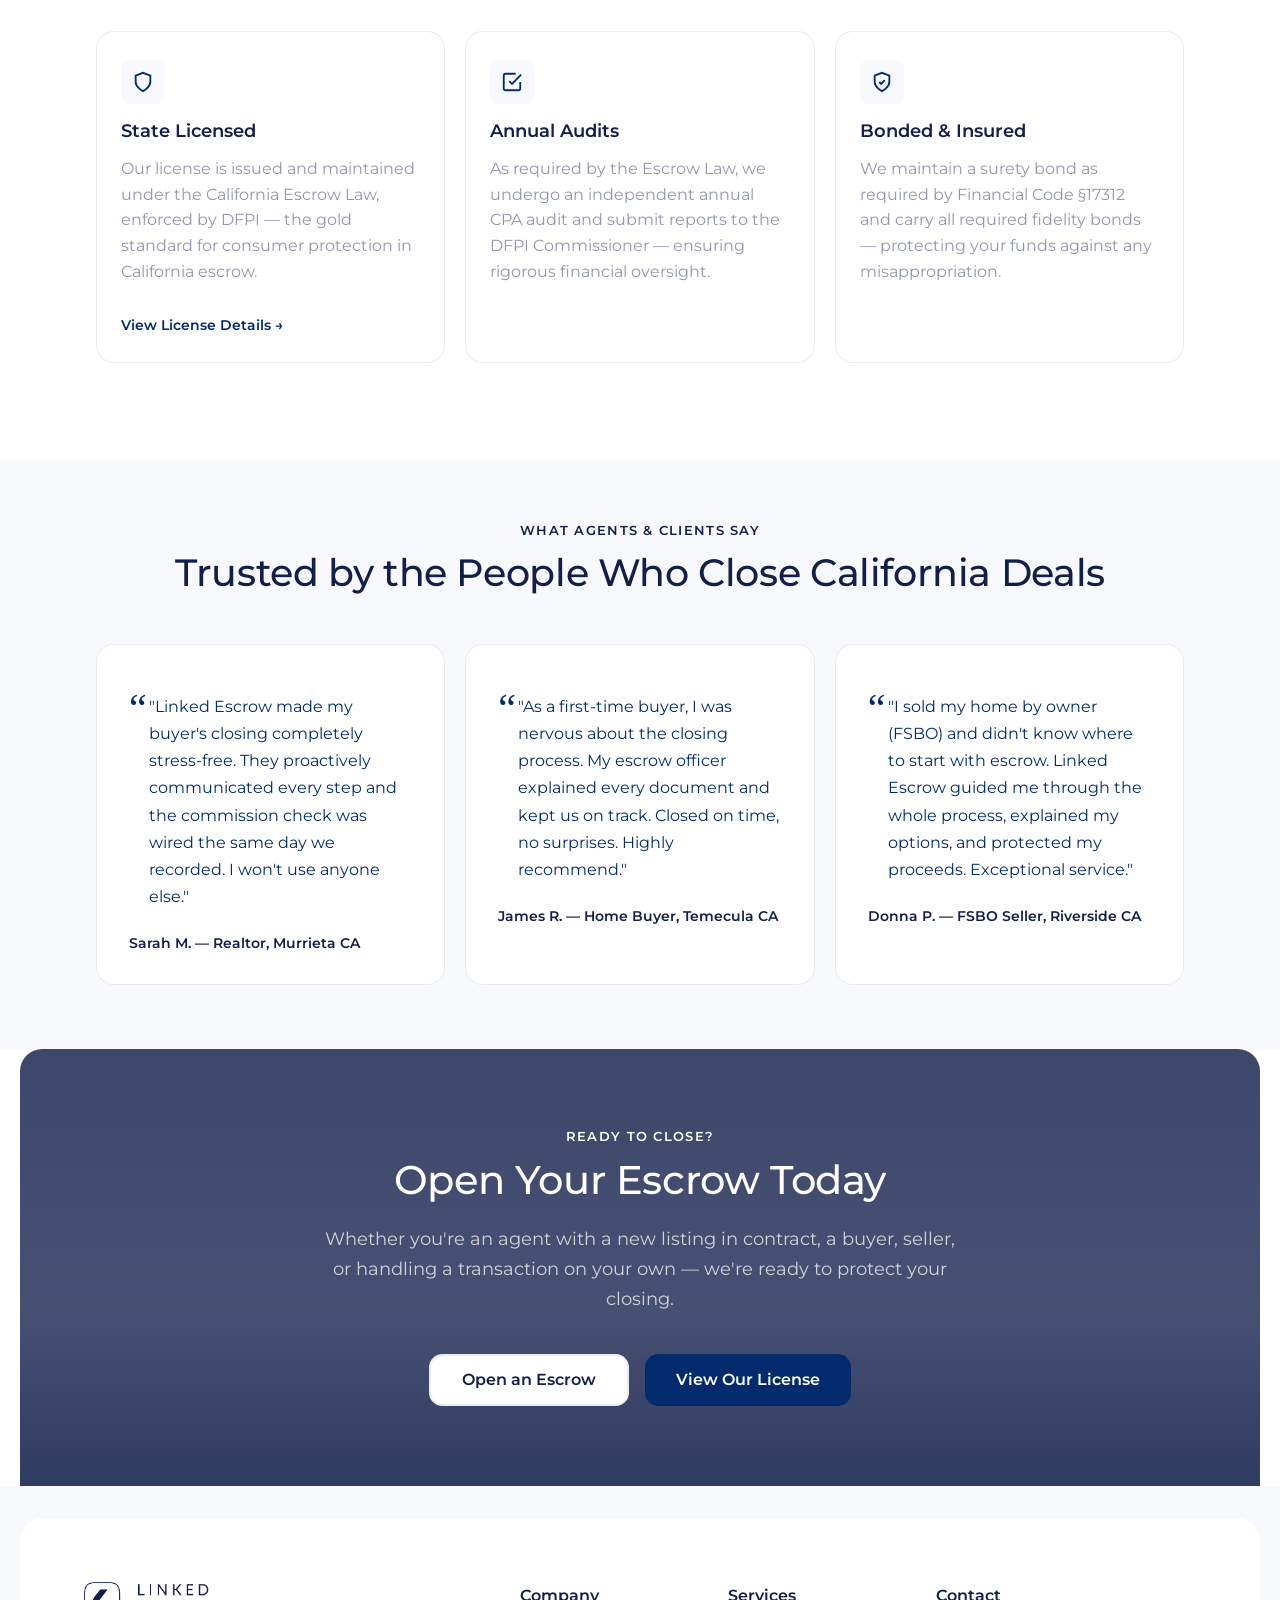
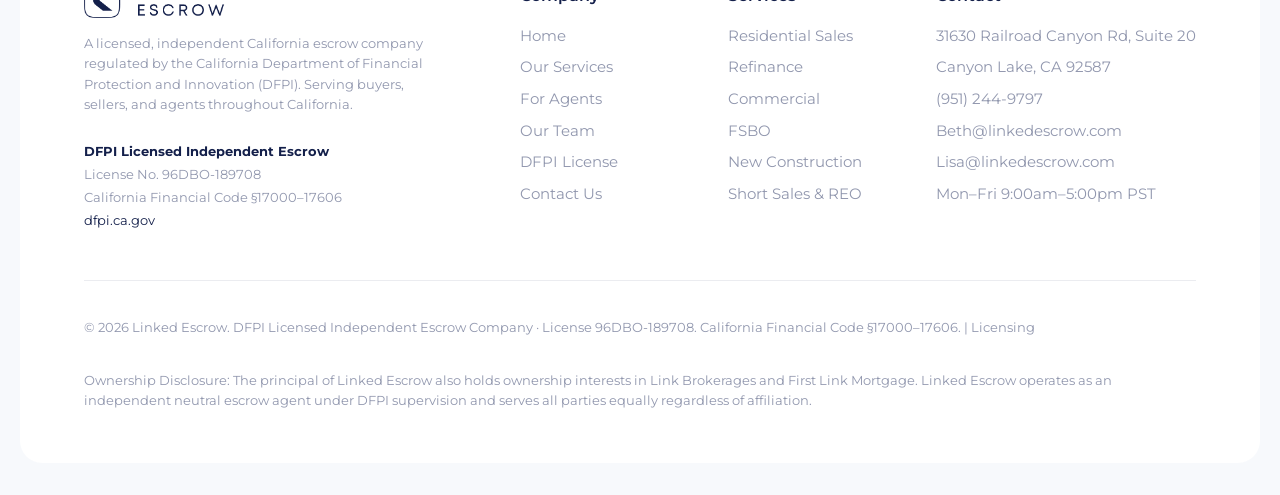
==== commit 50df9e2c: "Add Shaley Rylander to the team preview section Adds a third card for Shaley (Agent Success Manager)" ====
--- a/index.html
+++ b/index.html
@@ -105,6 +105,13 @@
             <p class="le-team-preview__body">40+ years in real estate and 24+ years specializing in escrow, bringing steady guidance to every file.</p>
             <span class="le-team-preview__link">Meet Beth →</span>
           </a>
+          <a href="team.html" class="le-team-preview__card">
+            <img loading="lazy" src="images/headshot-shaley.jpg" alt="Shaley Rylander" class="le-team-preview__headshot">
+            <div class="le-team-preview__name">Shaley Rylander</div>
+            <span class="le-team-preview__role">Agent Success Manager</span>
+            <p class="le-team-preview__body">Your go-to for questions and support — making sure every agent we work with has what they need, every step of the way.</p>
+            <span class="le-team-preview__link">Meet the Team →</span>
+          </a>
         </div>
       </div>
     </section>
--- a/custom.css
+++ b/custom.css
@@ -964,9 +964,9 @@
 /* ── Team Preview (Homepage) ─────────────────────────────── */
 .le-team-preview__grid {
   display: grid;
-  grid-template-columns: repeat(2, 1fr);
+  grid-template-columns: repeat(3, 1fr);
   gap: 2rem;
-  max-width: 52rem;
+  max-width: 74rem;
   margin: 0 auto;
 }
 
@@ -988,12 +988,12 @@
 }
 
 .le-team-preview__headshot {
-  width: 7.5rem;
-  height: 7.5rem;
+  width: 11rem;
+  height: 11rem;
   border-radius: 50%;
   object-fit: cover;
   flex-shrink: 0;
-  margin-bottom: 1.5rem;
+  margin-bottom: 1.75rem;
   box-shadow: 0 0 0 6px var(--turquoise);
 }
 
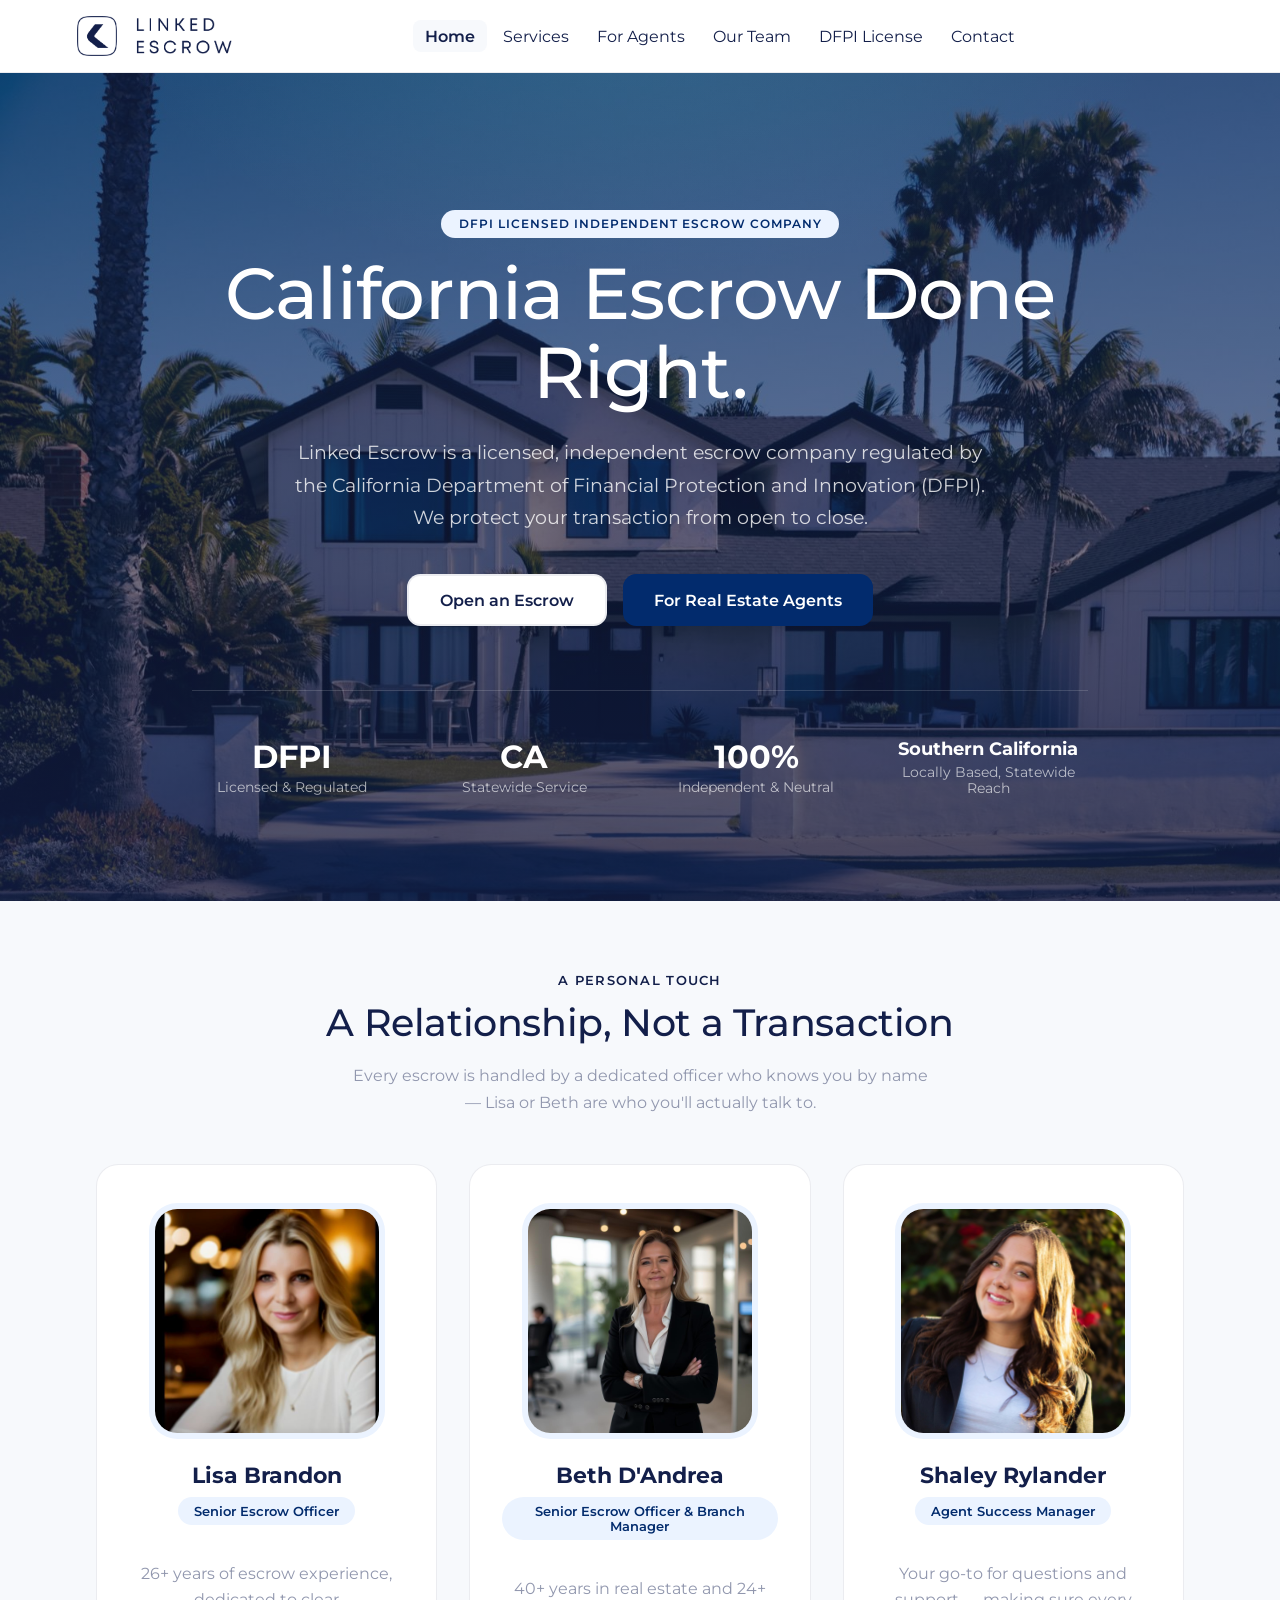
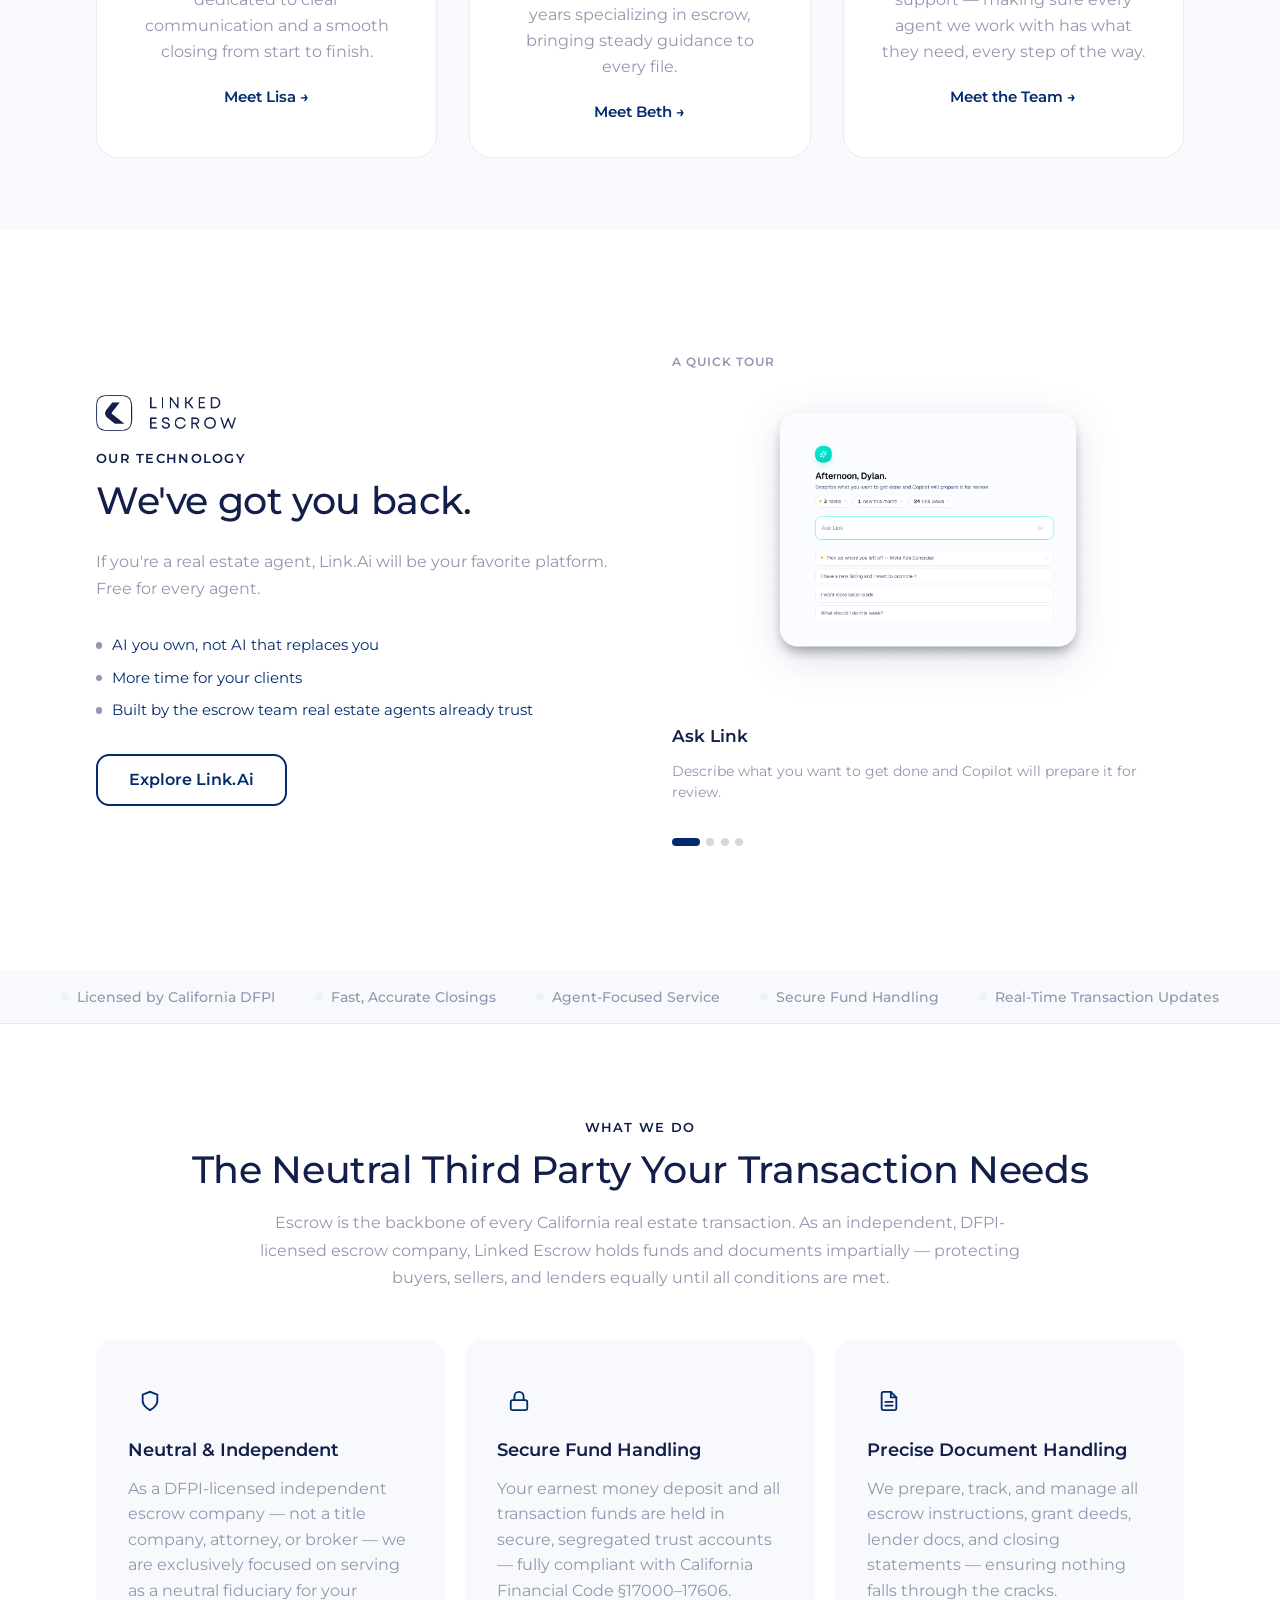
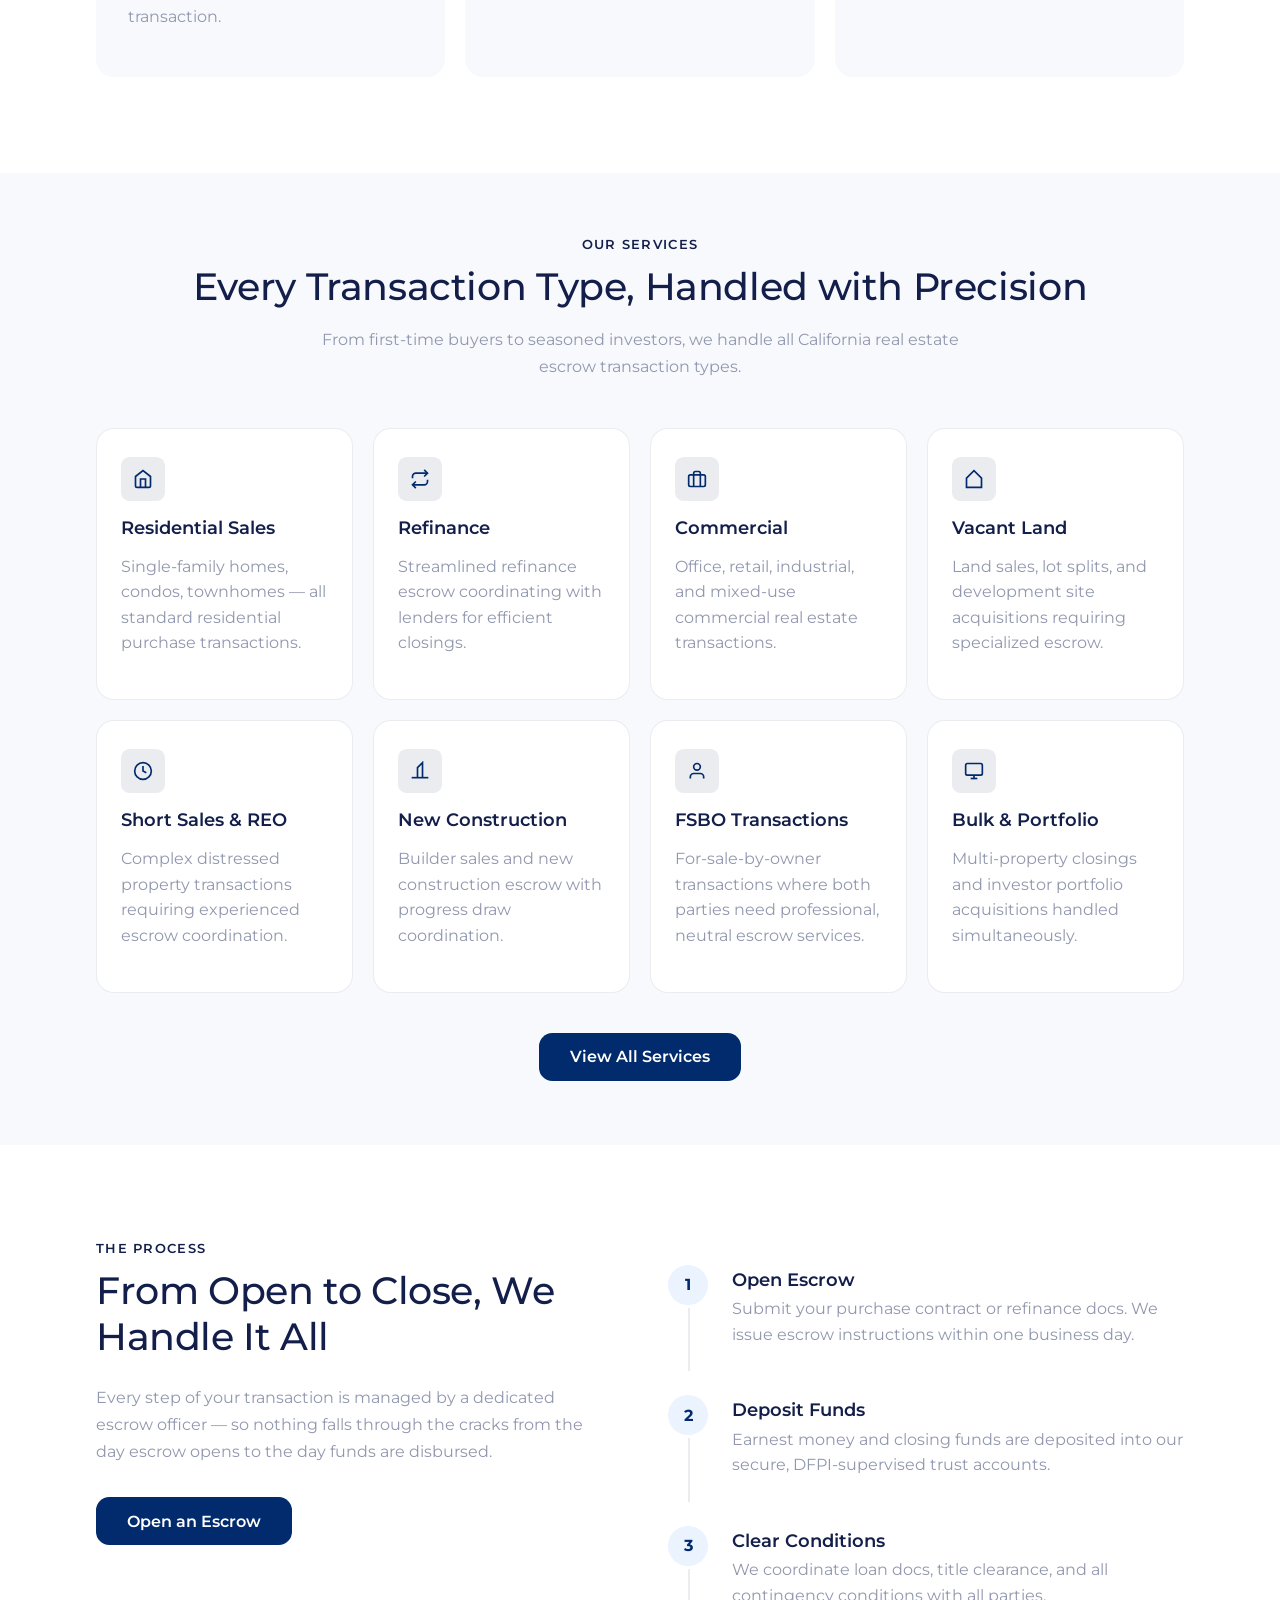
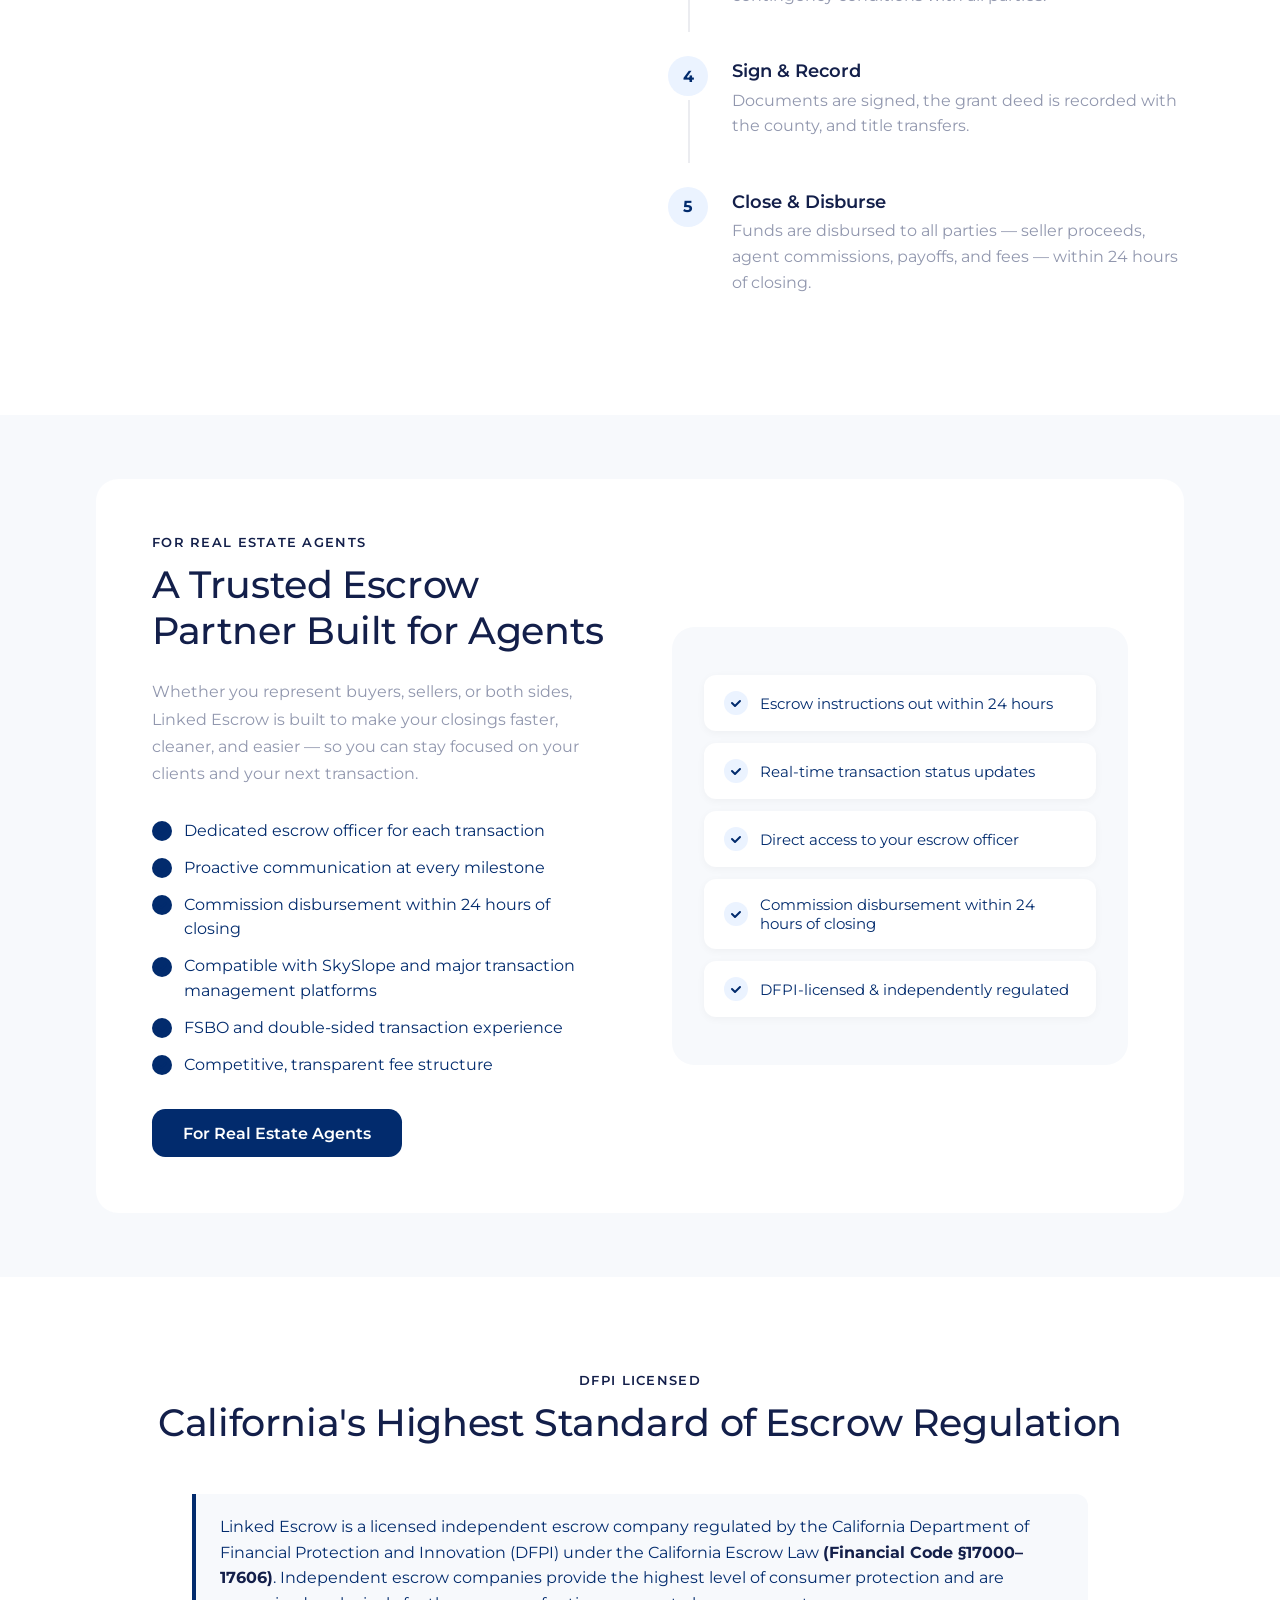
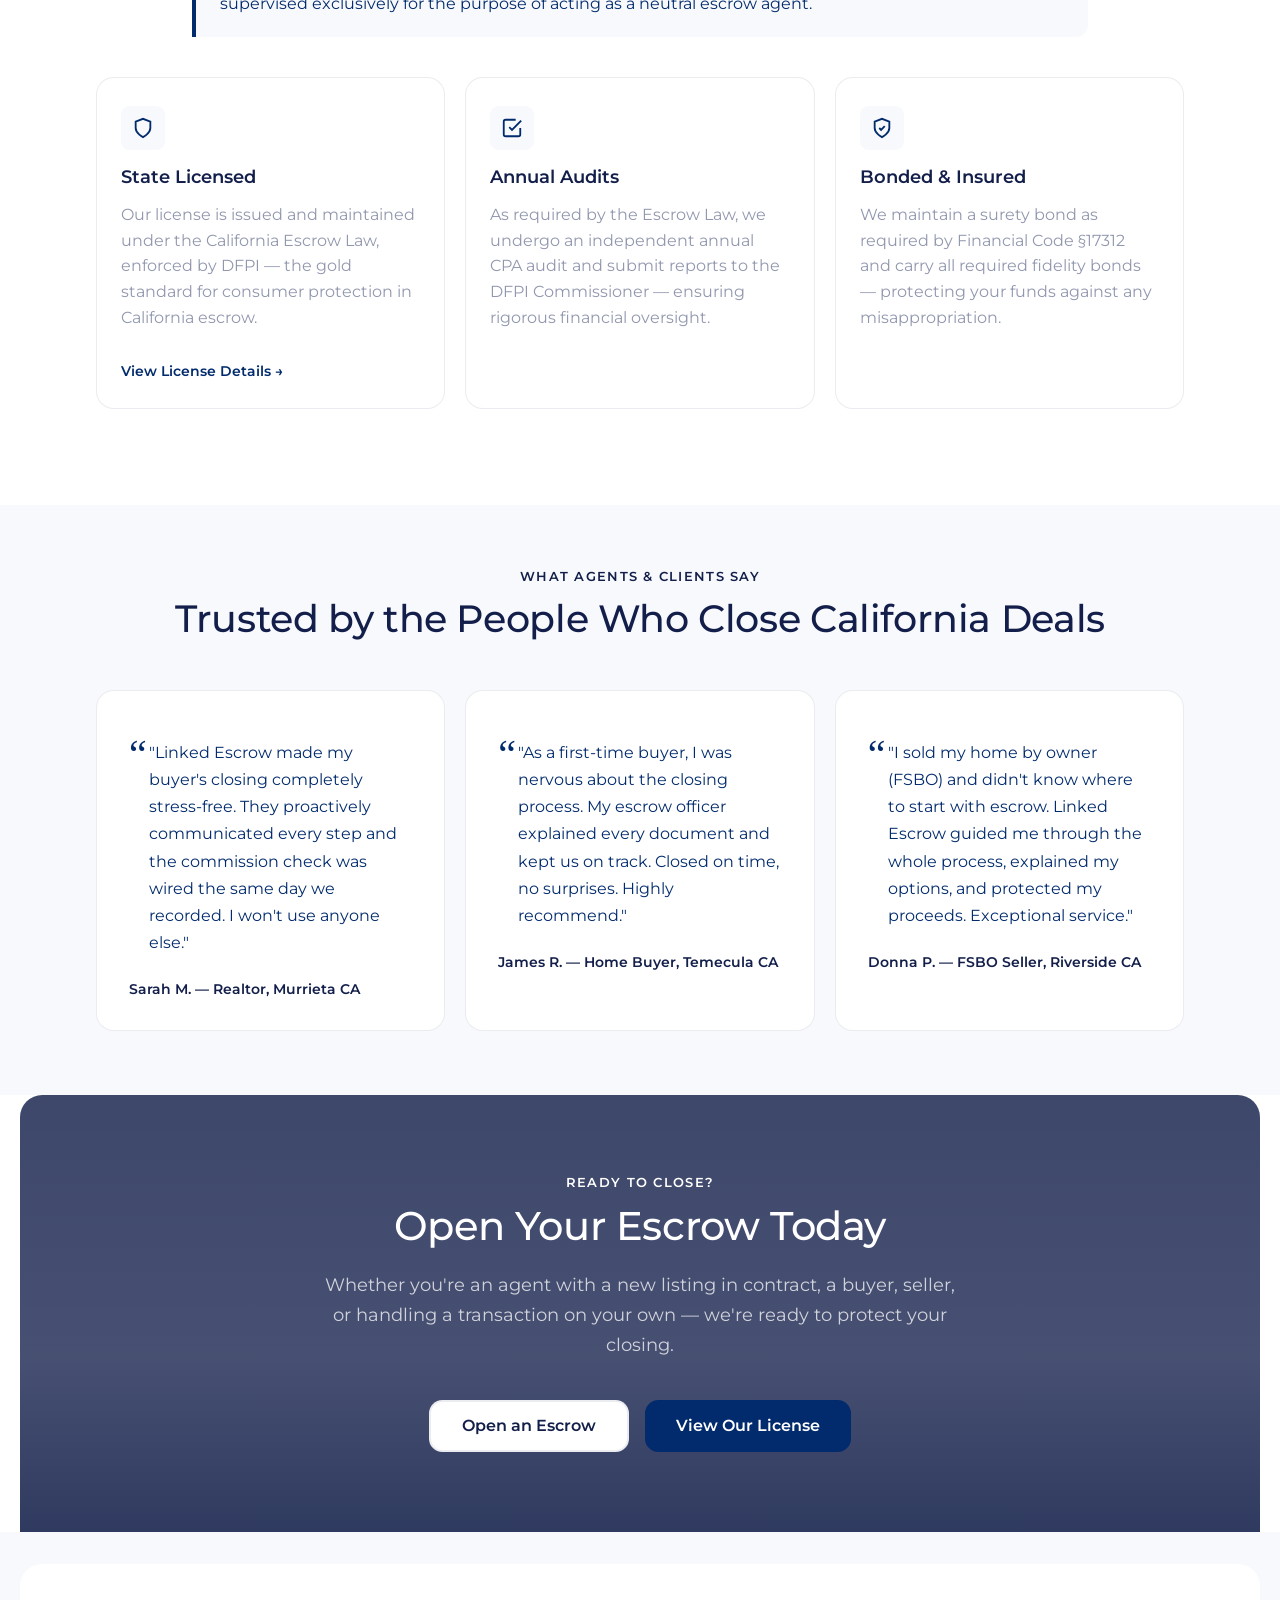
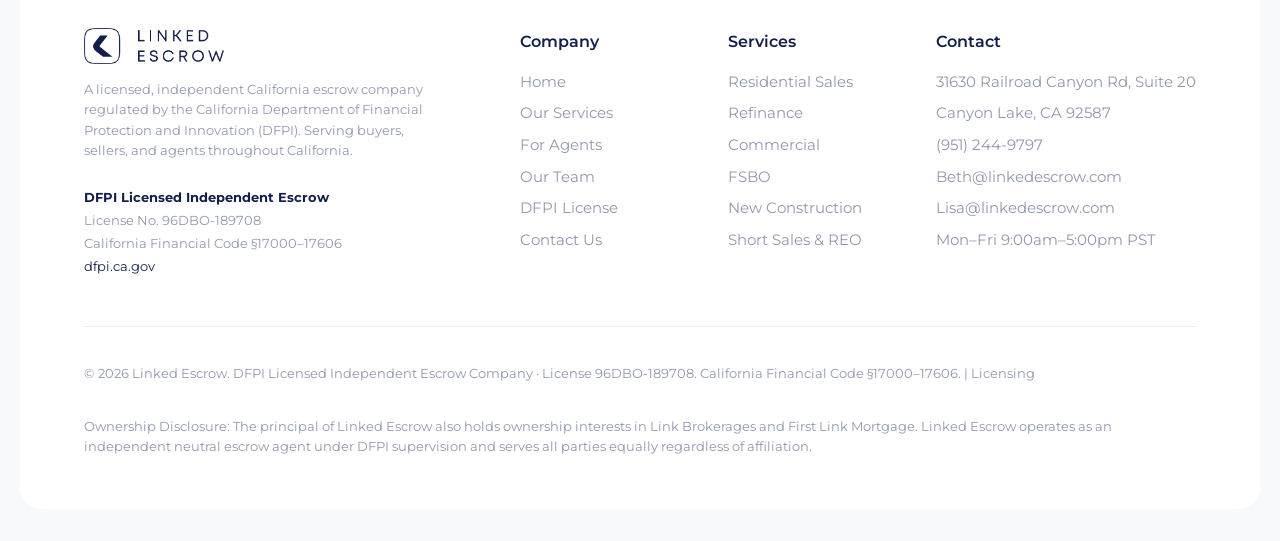
==== commit e5b5e49c: "Bump stylesheet cache-bust to v3 Several CSS updates (headshots, bullets, tour card removal) shipped" ====
--- a/index.html
+++ b/index.html
@@ -5,7 +5,7 @@
   <meta name="viewport" content="width=device-width, initial-scale=1.0">
   <title>Linked Escrow | Licensed California Escrow Services | DFPI Regulated</title>
   <meta name="description" content="Linked Escrow provides professional, DFPI-licensed independent escrow services in California. Trusted by real estate agents, buyers, sellers, and FSBOs across Southern California.">
-  <link href="custom.css?v=2" rel="stylesheet">
+  <link href="custom.css?v=3" rel="stylesheet">
 </head>
 <body>
 <a href="#main" class="skip-link">Skip to main content</a>
--- a/custom.css
+++ b/custom.css
@@ -988,9 +988,9 @@
 }
 
 .le-team-preview__headshot {
-  width: 11rem;
-  height: 11rem;
-  border-radius: 50%;
+  width: 14rem;
+  height: 14rem;
+  border-radius: 1.39rem;
   object-fit: cover;
   flex-shrink: 0;
   margin-bottom: 1.75rem;
@@ -1048,9 +1048,7 @@
 }
 
 .le-techtour {
-  background: var(--neutral-100);
-  border-radius: 1.39rem;
-  padding: 1.75rem;
+  padding: 1.75rem 0;
 }
 
 .le-techtour__label {
@@ -1065,11 +1063,7 @@
 
 .ltour-media {
   display: grid;
-  background: white;
-  border: 1px solid var(--neutral-200);
-  border-radius: 1.11rem;
   min-height: 19rem;
-  padding: 1.5rem;
   margin-bottom: 1.25rem;
 }
 .ltour-media > * { grid-area: 1 / 1; }
@@ -1089,7 +1083,12 @@
   visibility: visible;
   transition: opacity .5s ease, transform .5s ease, visibility 0s;
 }
-.ltour-shot img { width: 100%; max-height: 16rem; object-fit: contain; border-radius: 0.6rem; }
+.ltour-shot img {
+  width: 100%;
+  max-height: 16rem;
+  object-fit: contain;
+  filter: drop-shadow(0 10px 20px rgba(2,43,109,0.14));
+}
 
 .ltour-copy {
   display: grid;
@@ -1553,8 +1552,8 @@
   /* Hide feature visual cards on mobile (duplicates checklist) */
   .le-feature-visual { display: none; }
 
-  .le-techtour { padding: 1.25rem; }
-  .ltour-media { min-height: 14rem; padding: 1rem; }
+  .le-techtour { padding: 1.25rem 0; }
+  .ltour-media { min-height: 14rem; }
   .ltour-shot img { max-height: 11rem; }
 
   /* Unify button alignment: always centered on mobile */
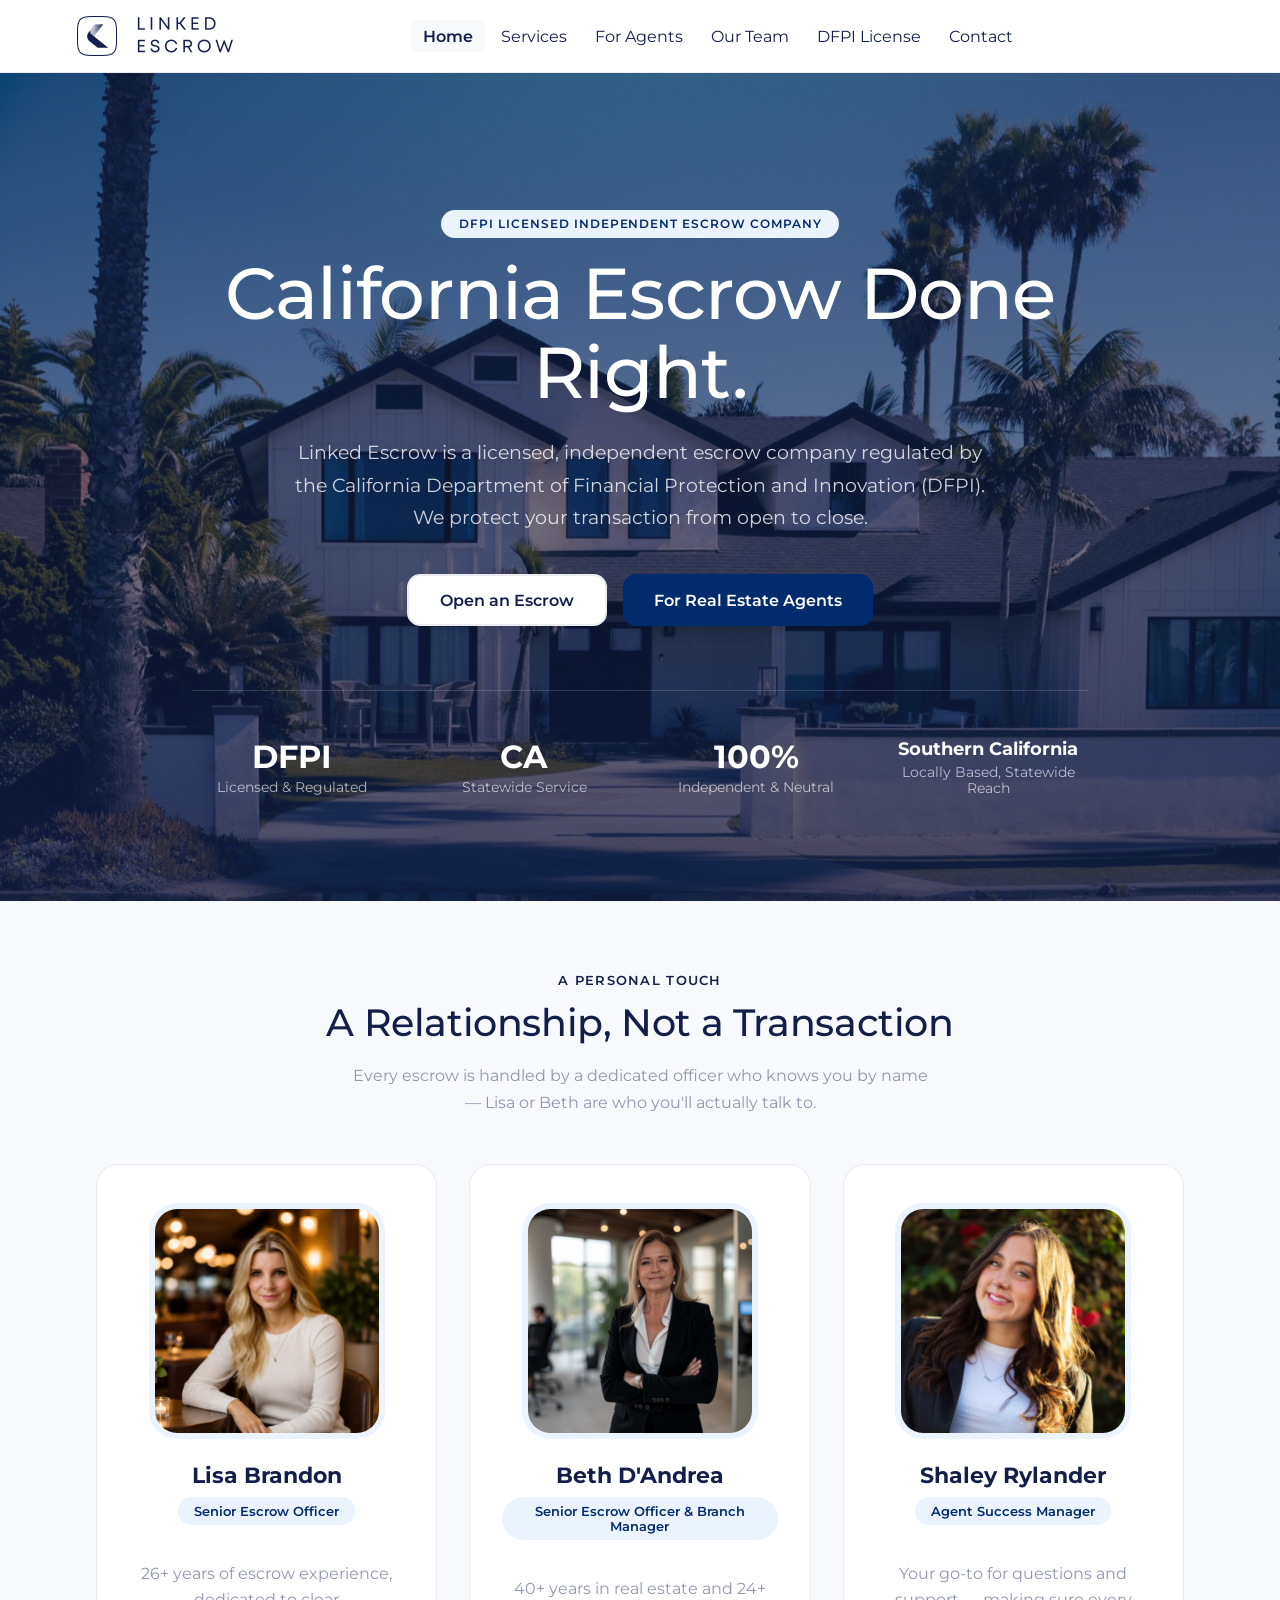
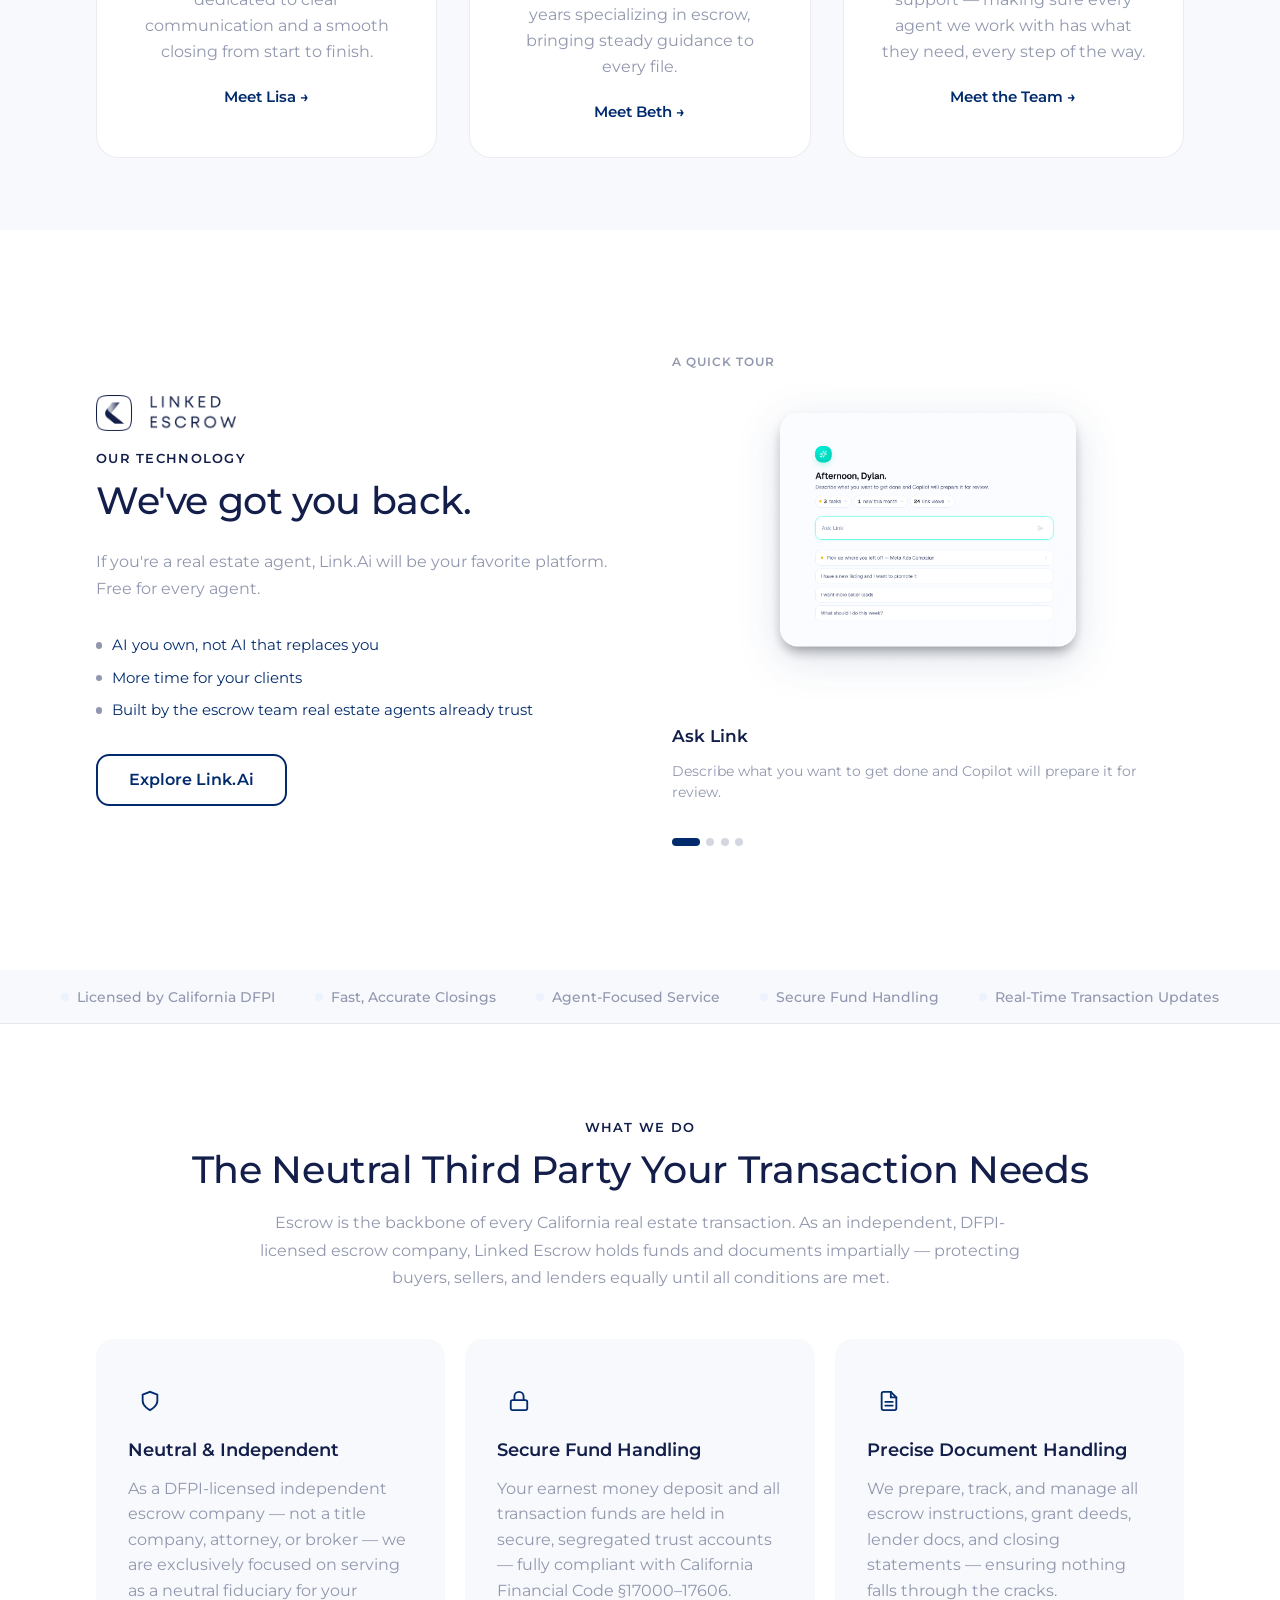
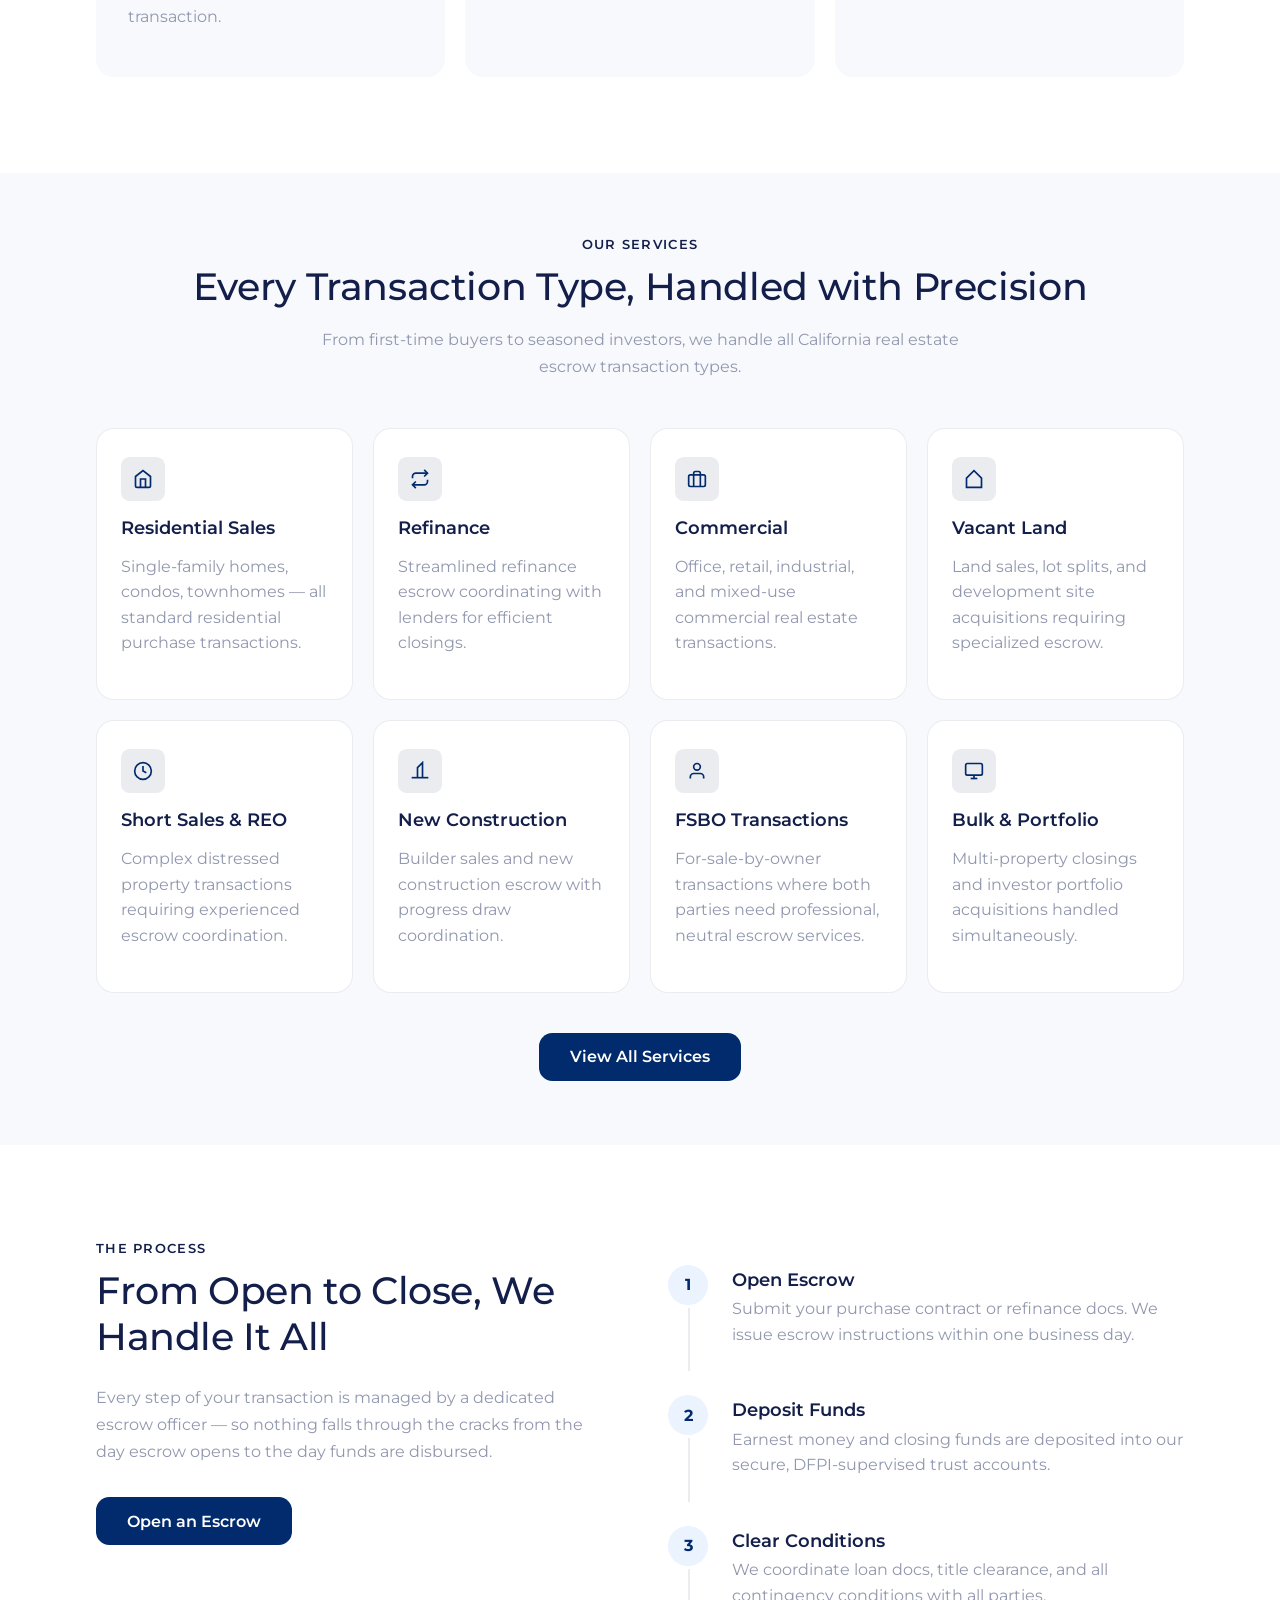
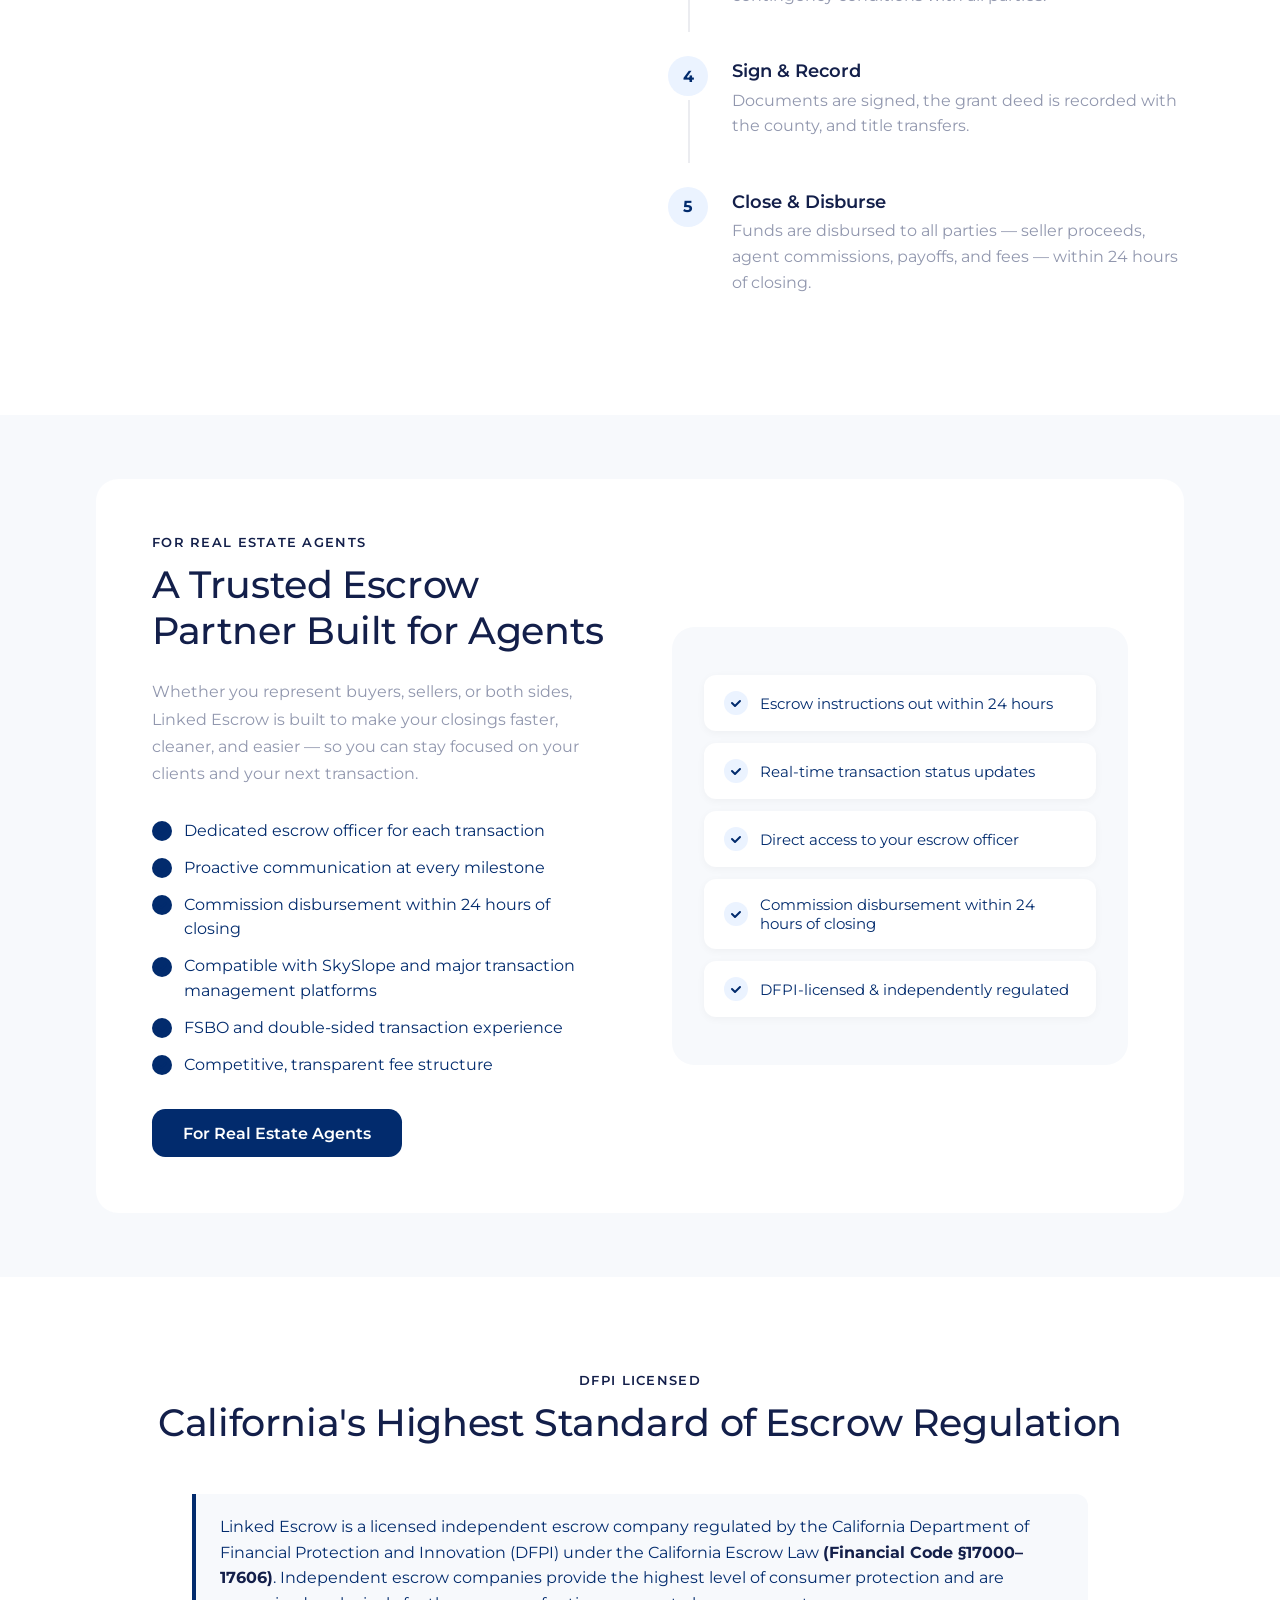
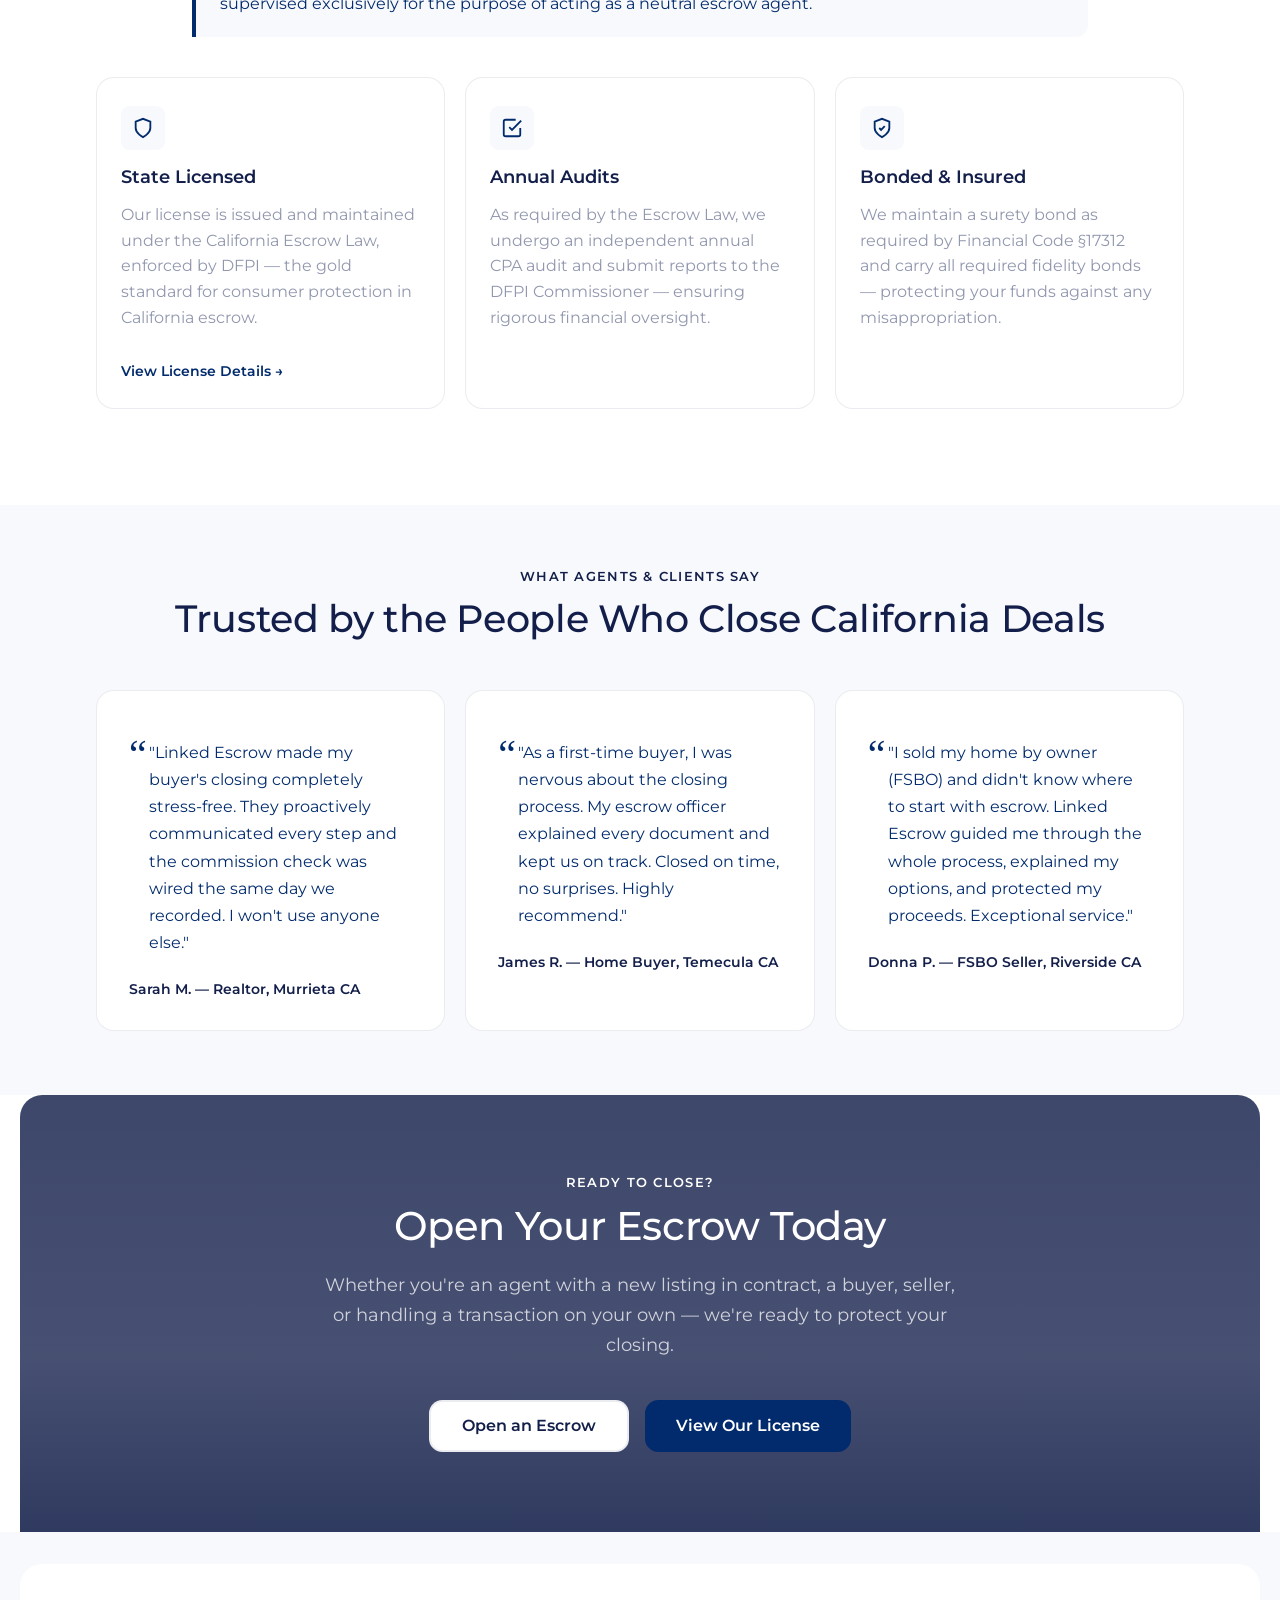
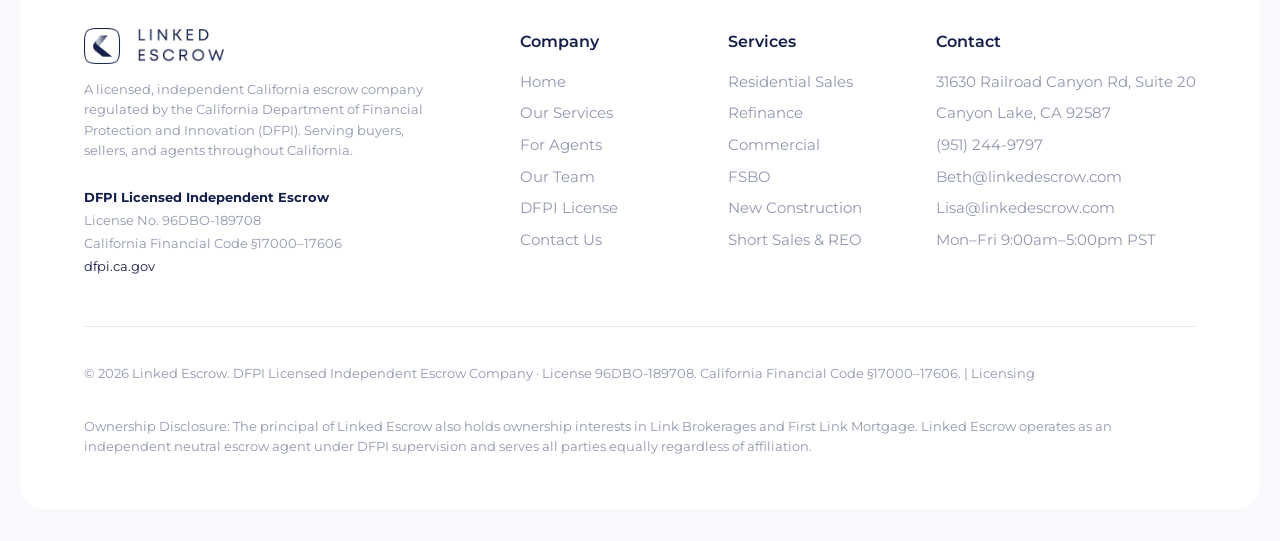
==== commit ee4a2f6b: "Update Linked Escrow logo, add favicon, and replace Lisa's headshot - Swap in updated horizontal log" ====
--- a/index.html
+++ b/index.html
@@ -5,6 +5,8 @@
   <meta name="viewport" content="width=device-width, initial-scale=1.0">
   <title>Linked Escrow | Licensed California Escrow Services | DFPI Regulated</title>
   <meta name="description" content="Linked Escrow provides professional, DFPI-licensed independent escrow services in California. Trusted by real estate agents, buyers, sellers, and FSBOs across Southern California.">
+  <link rel="icon" type="image/png" href="images/favicon-32.png">
+  <link rel="apple-touch-icon" href="images/apple-touch-icon.png">
   <link href="custom.css?v=3" rel="stylesheet">
 </head>
 <body>
@@ -16,7 +18,7 @@
     <div class="container full is-header">
       <div class="header-inner">
         <a href="index.html" class="logo-header w-inline-block">
-          <img src="images/logo-horizontal.png" alt="Linked Escrow" class="le-logo-horizontal">
+          <img src="images/logo-horizontal.png?v=2" alt="Linked Escrow" class="le-logo-horizontal">
         </a>
         <nav class="nav set-2 desktop-nav">
           <a href="index.html" class="nav__link set-2 active">Home</a>
@@ -92,7 +94,7 @@
         </div>
         <div class="le-team-preview__grid">
           <a href="team.html" class="le-team-preview__card">
-            <img loading="lazy" src="images/headshot-lisa.jpg" alt="Lisa Brandon" class="le-team-preview__headshot">
+            <img loading="lazy" src="images/headshot-lisa.jpg?v=2" alt="Lisa Brandon" class="le-team-preview__headshot">
             <div class="le-team-preview__name">Lisa Brandon</div>
             <span class="le-team-preview__role">Senior Escrow Officer</span>
             <p class="le-team-preview__body">26+ years of escrow experience, dedicated to clear communication and a smooth closing from start to finish.</p>
@@ -121,7 +123,7 @@
       <div class="container">
         <div class="le-feature-row">
           <div>
-            <img src="images/logo-horizontal.png" alt="Linked Escrow" class="le-techtour-logo">
+            <img src="images/logo-horizontal.png?v=2" alt="Linked Escrow" class="le-techtour-logo">
             <span class="le-eyebrow dark">Our Technology</span>
             <h2 class="heading-3 mb-3">We've got you back.</h2>
             <p class="body-m mb-4" style="color: var(--neutral-600);">If you're a real estate agent, Link.Ai will be your favorite platform. Free for every agent.</p>
@@ -466,7 +468,7 @@
       <div class="footer-top">
         <div class="footer-top-col-1">
           <a href="index.html" class="logo-header w-inline-block" style="margin-bottom: 1rem;">
-            <img src="images/logo-horizontal.png" alt="Linked Escrow" class="le-logo-horizontal le-logo-horizontal--footer">
+            <img src="images/logo-horizontal.png?v=2" alt="Linked Escrow" class="le-logo-horizontal le-logo-horizontal--footer">
           </a>
           <p class="body-xs" style="max-width: 22rem; color: var(--neutral-500); line-height: 1.6; margin-bottom: 1.5rem;">A licensed, independent California escrow company regulated by the California Department of Financial Protection and Innovation (DFPI). Serving buyers, sellers, and agents throughout California.</p>
           <div class="body-xs" style="color: var(--neutral-500); line-height: 1.8;">
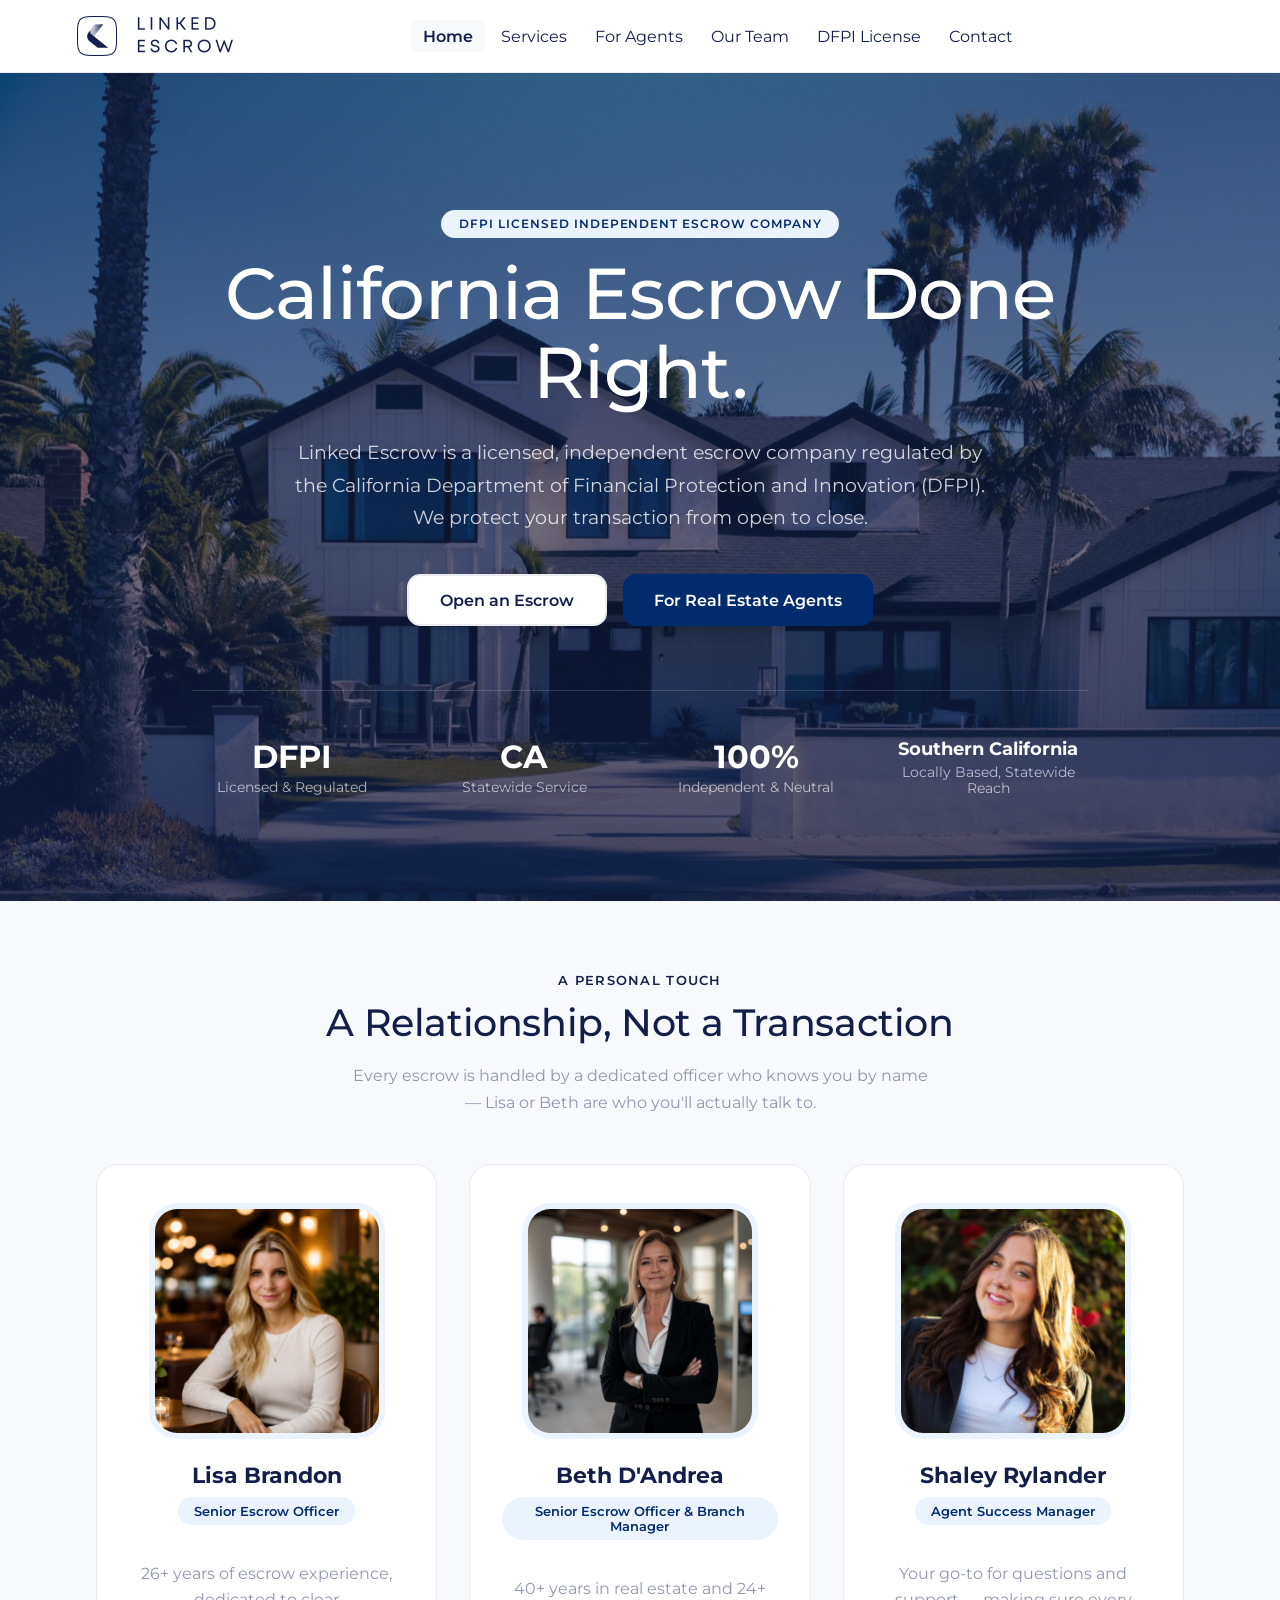
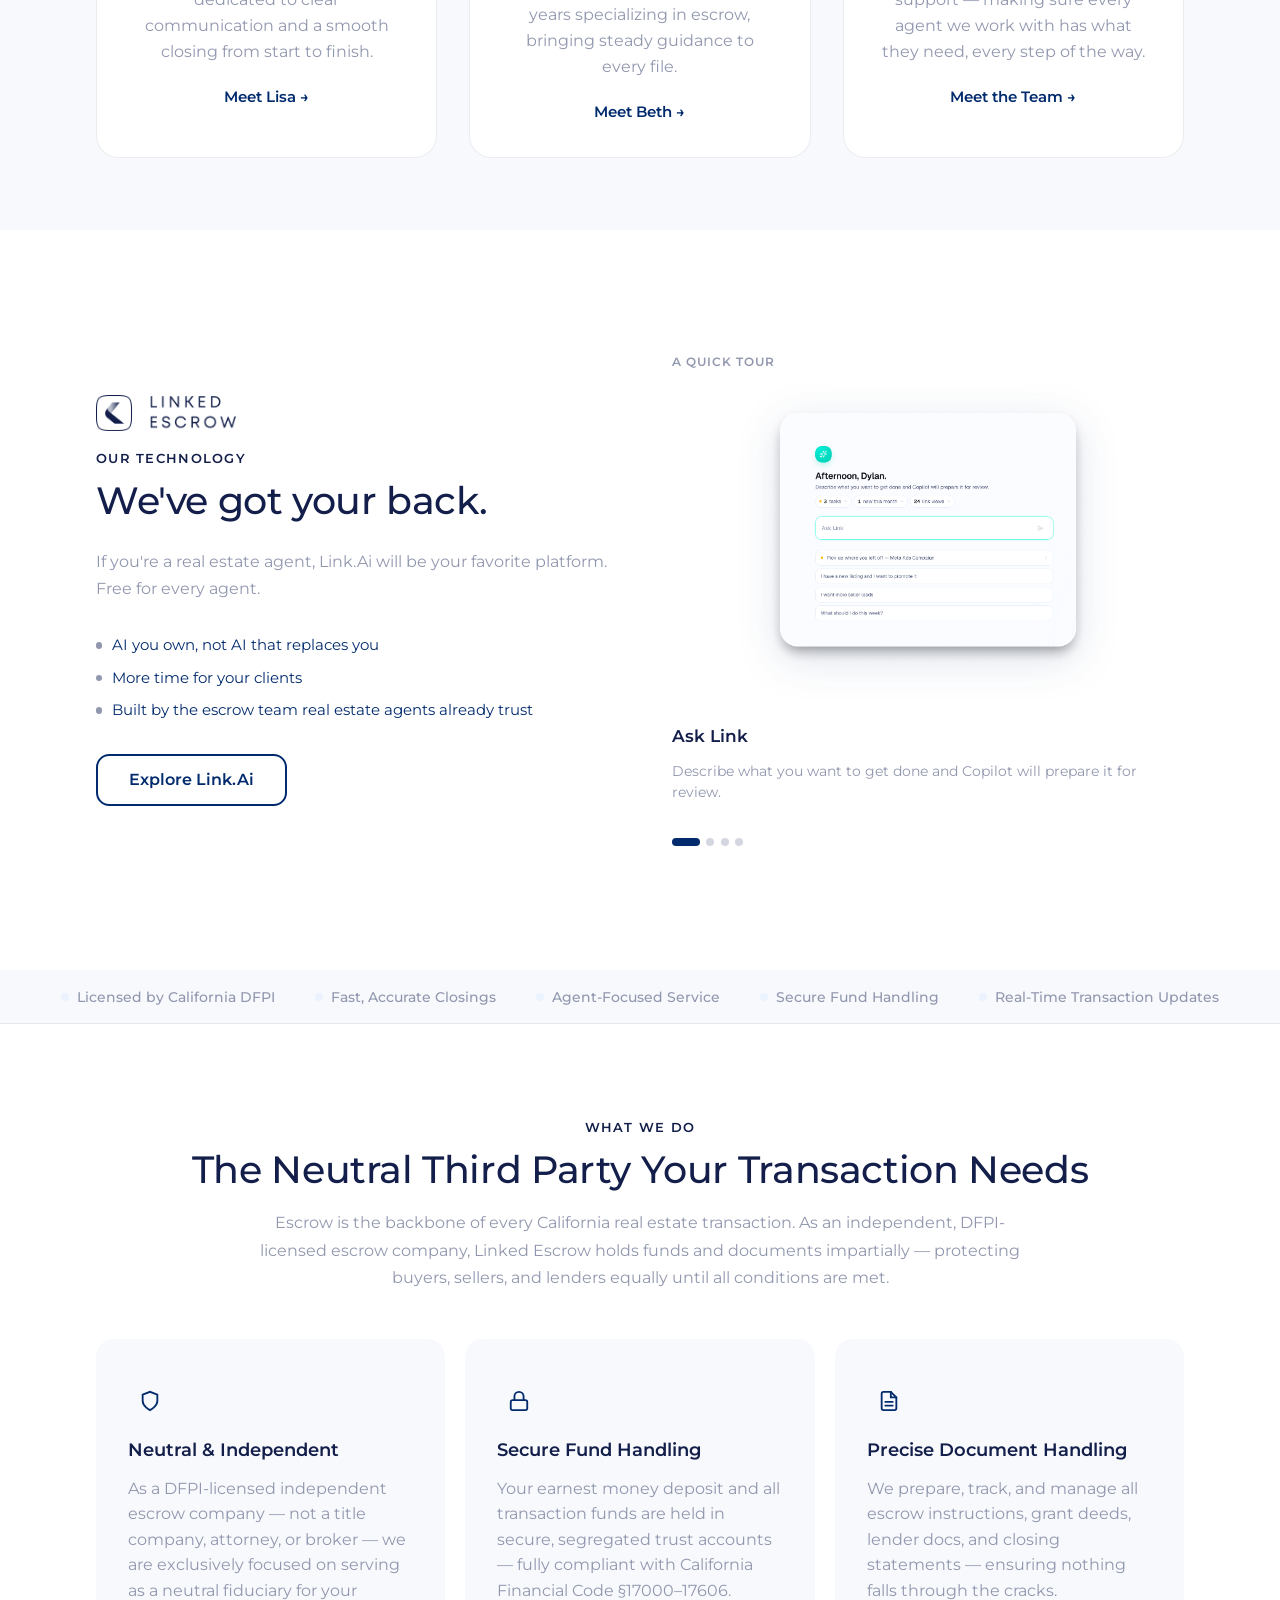
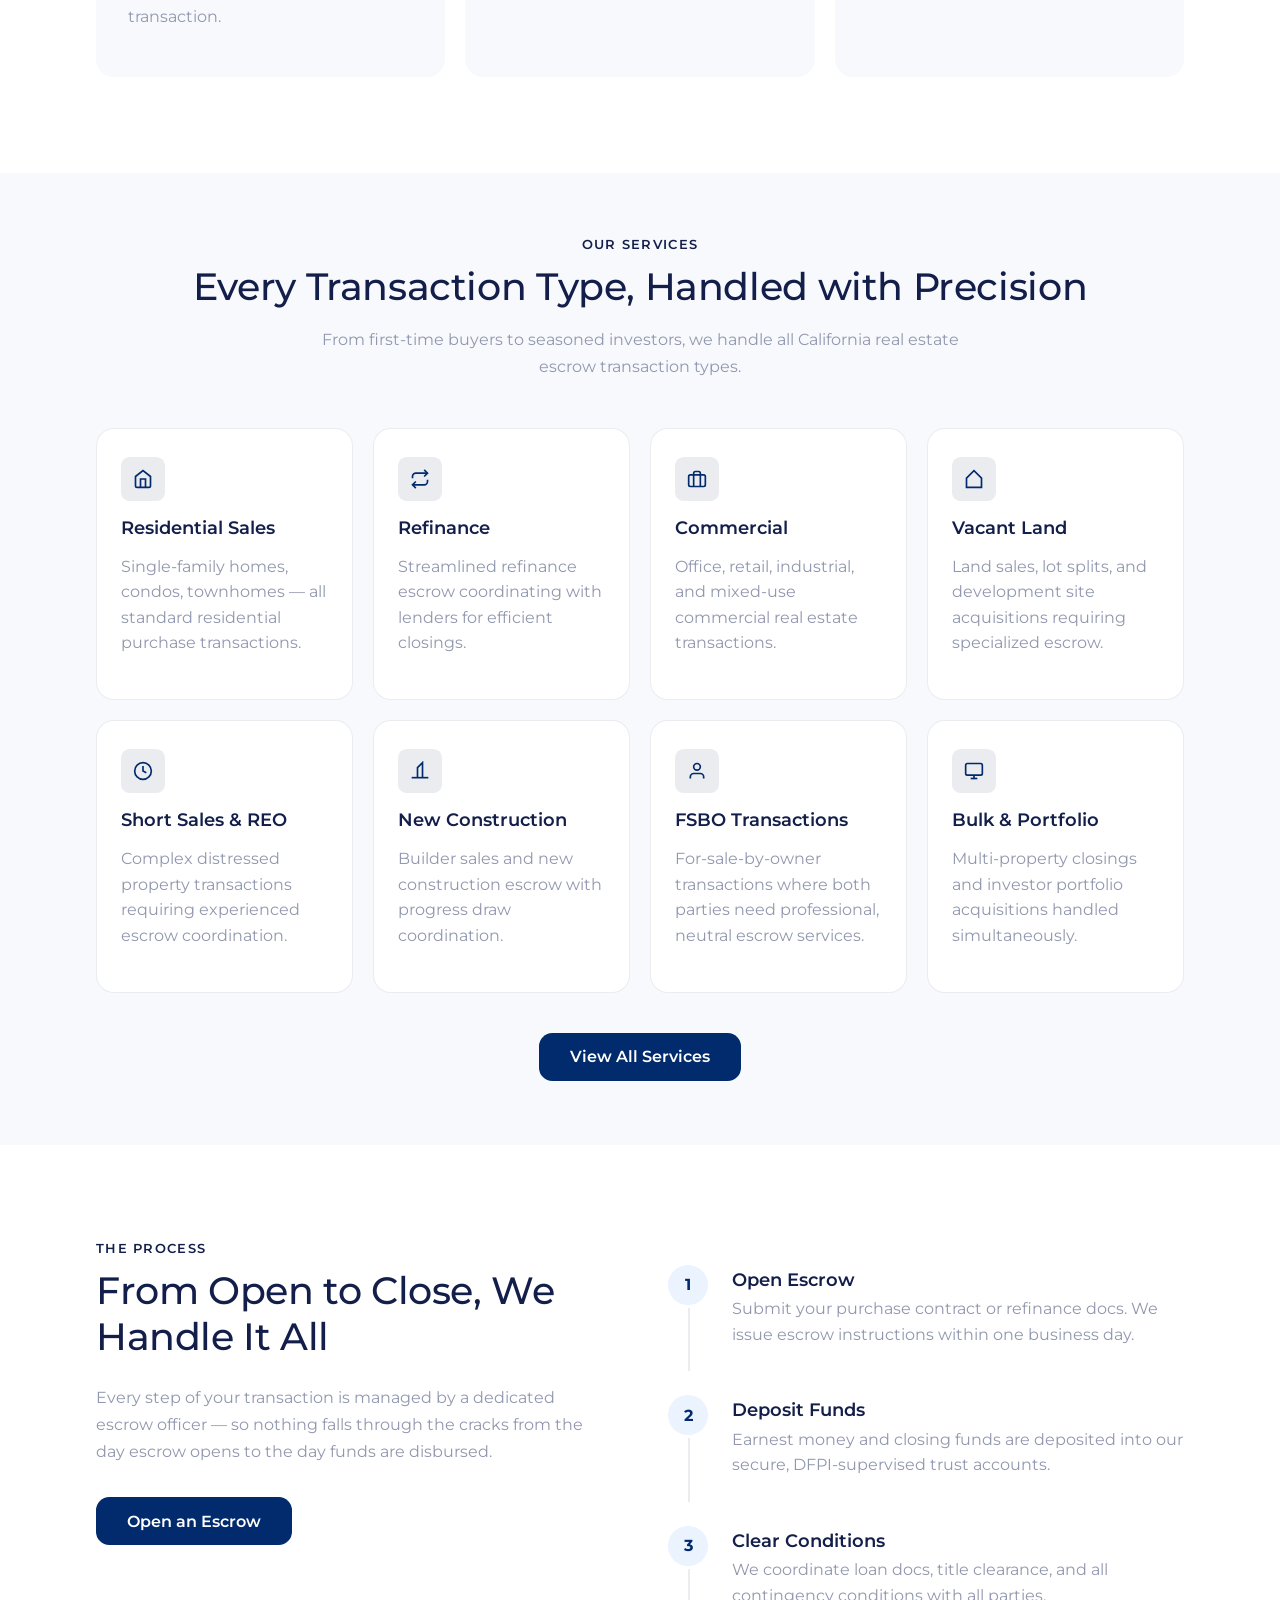
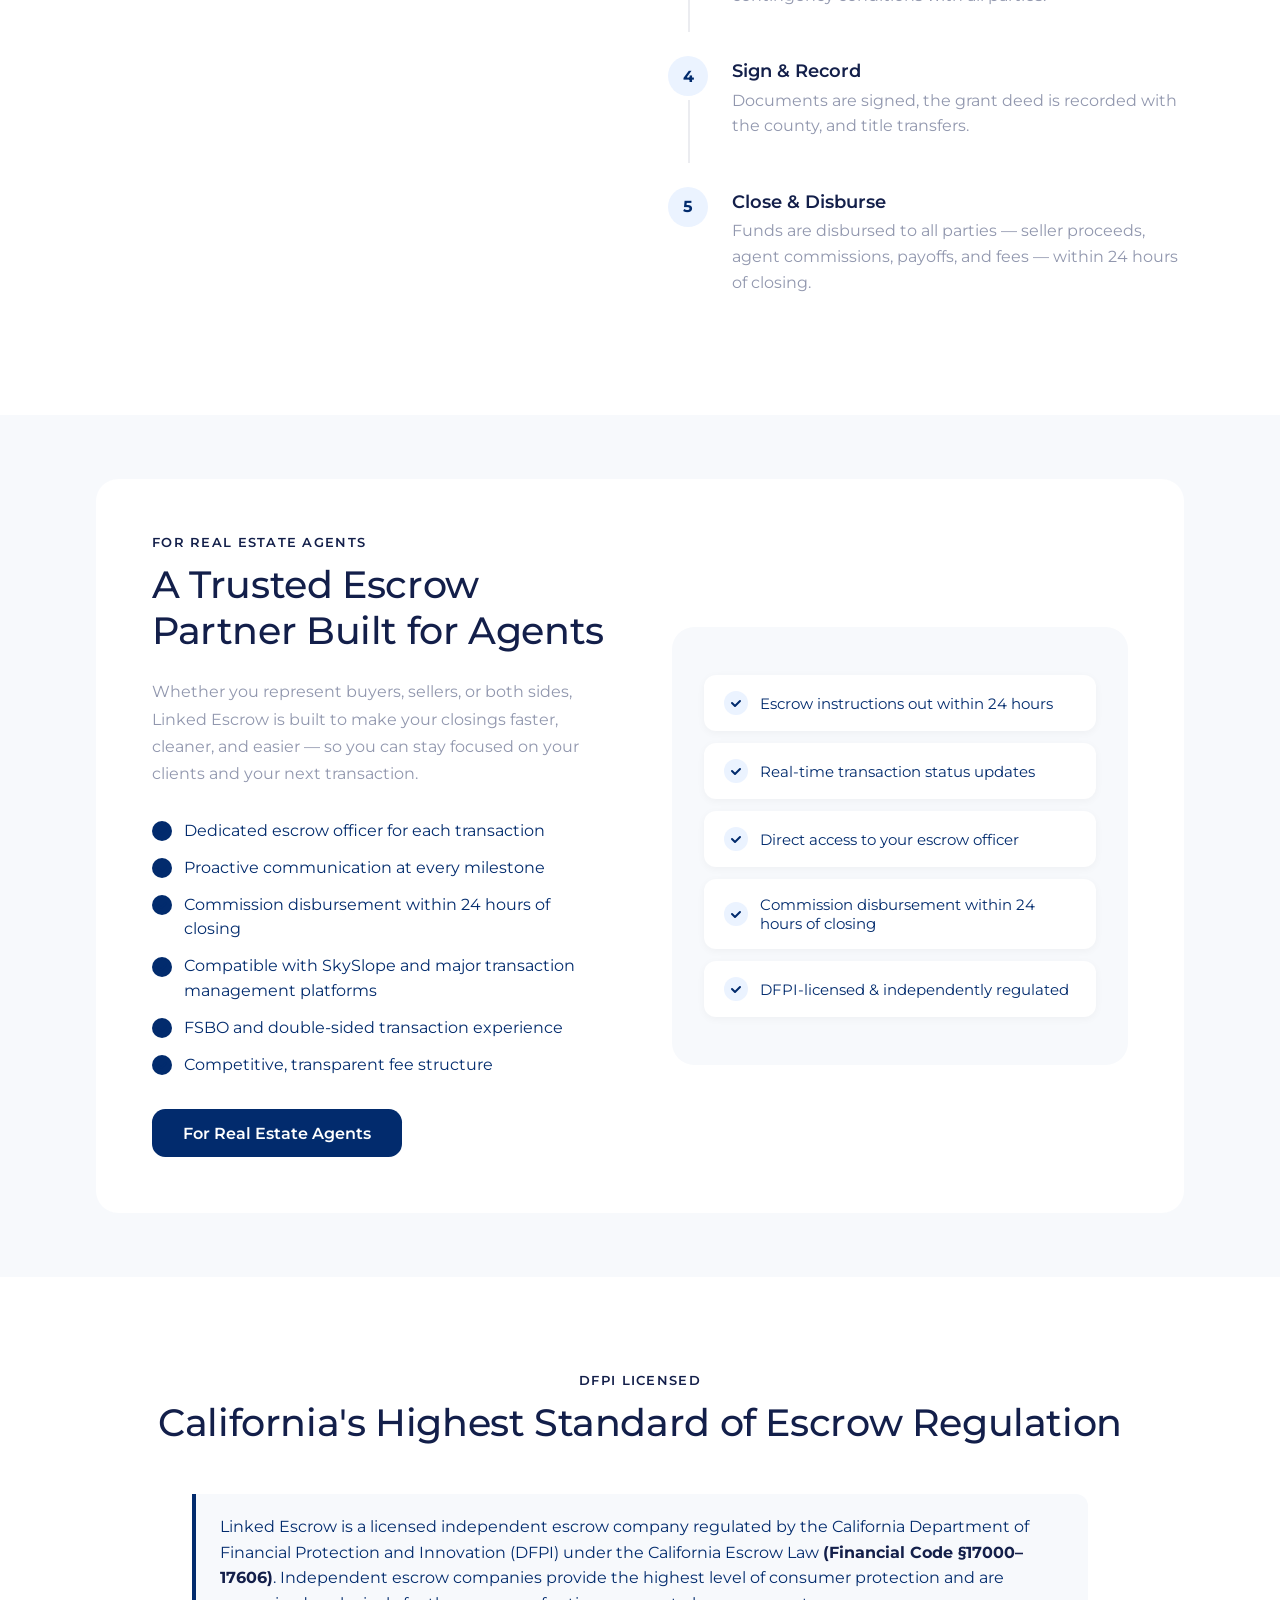
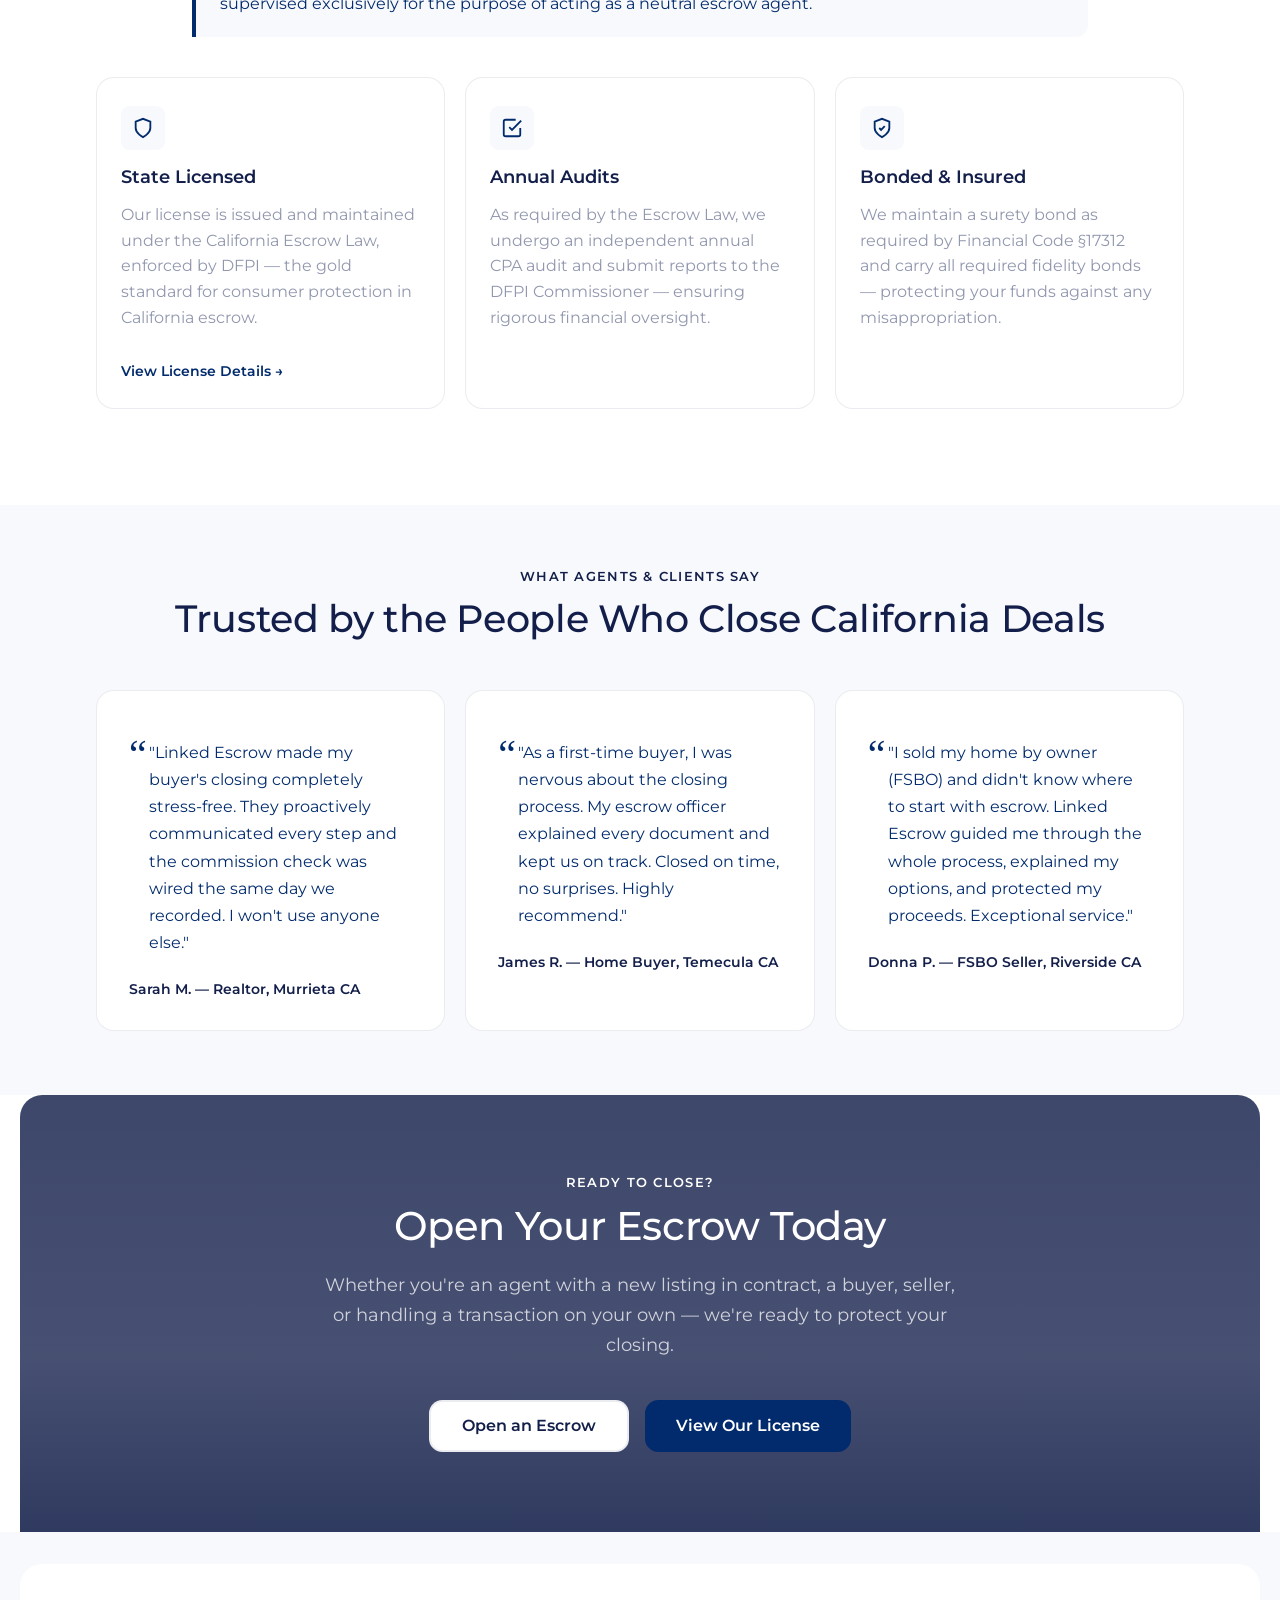
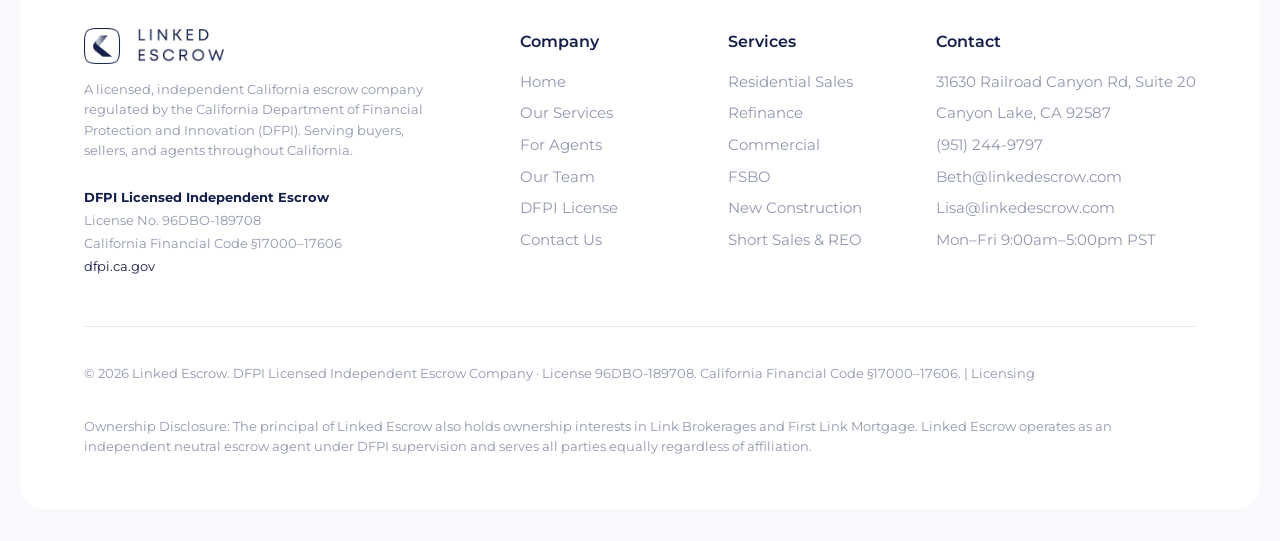
==== commit 01ce4796: "Fix typo: "We've got you back" -> "We've got your back" Co-Authored-By: Claude Opus 5.5 <noreply@ant" ====
--- a/index.html
+++ b/index.html
@@ -125,7 +125,7 @@
           <div>
             <img src="images/logo-horizontal.png?v=2" alt="Linked Escrow" class="le-techtour-logo">
             <span class="le-eyebrow dark">Our Technology</span>
-            <h2 class="heading-3 mb-3">We've got you back.</h2>
+            <h2 class="heading-3 mb-3">We've got your back.</h2>
             <p class="body-m mb-4" style="color: var(--neutral-600);">If you're a real estate agent, Link.Ai will be your favorite platform. Free for every agent.</p>
             <ul class="le-checklist mb-4">
               <li>AI you own, not AI that replaces you</li>
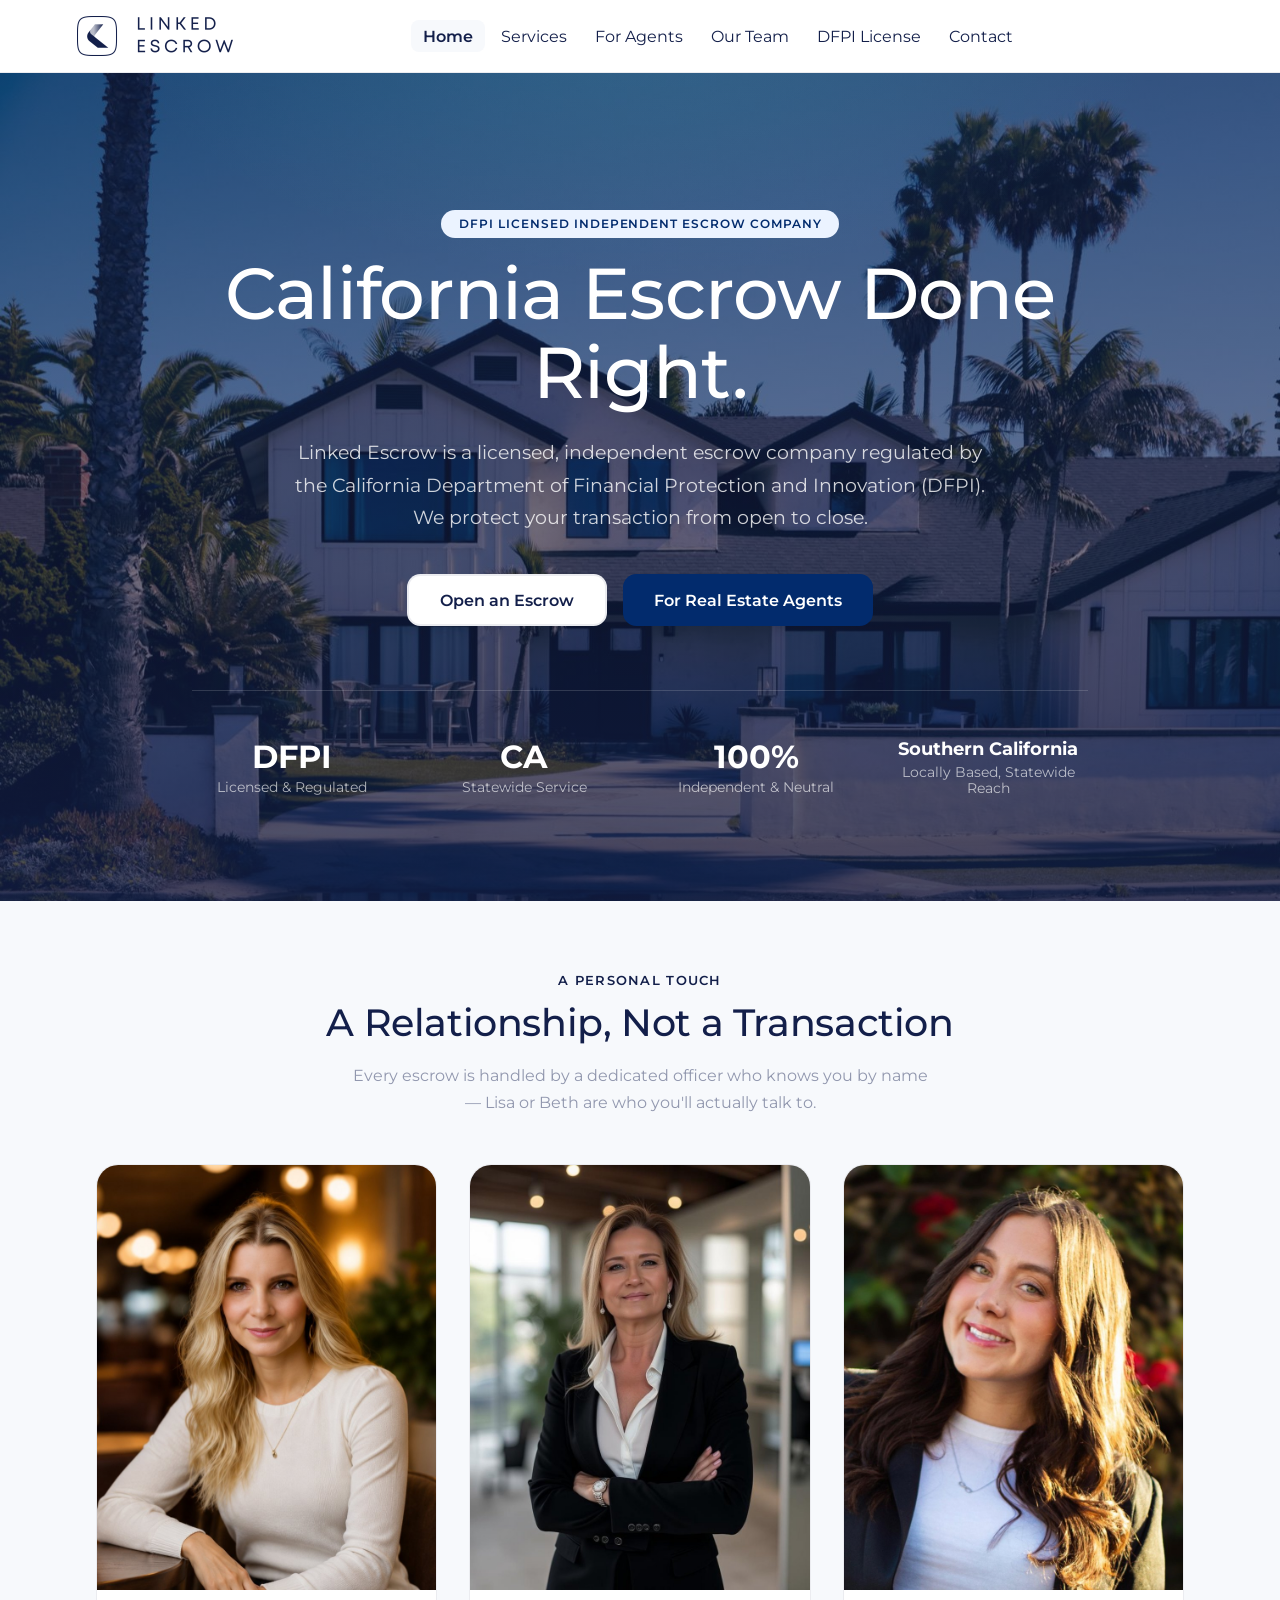
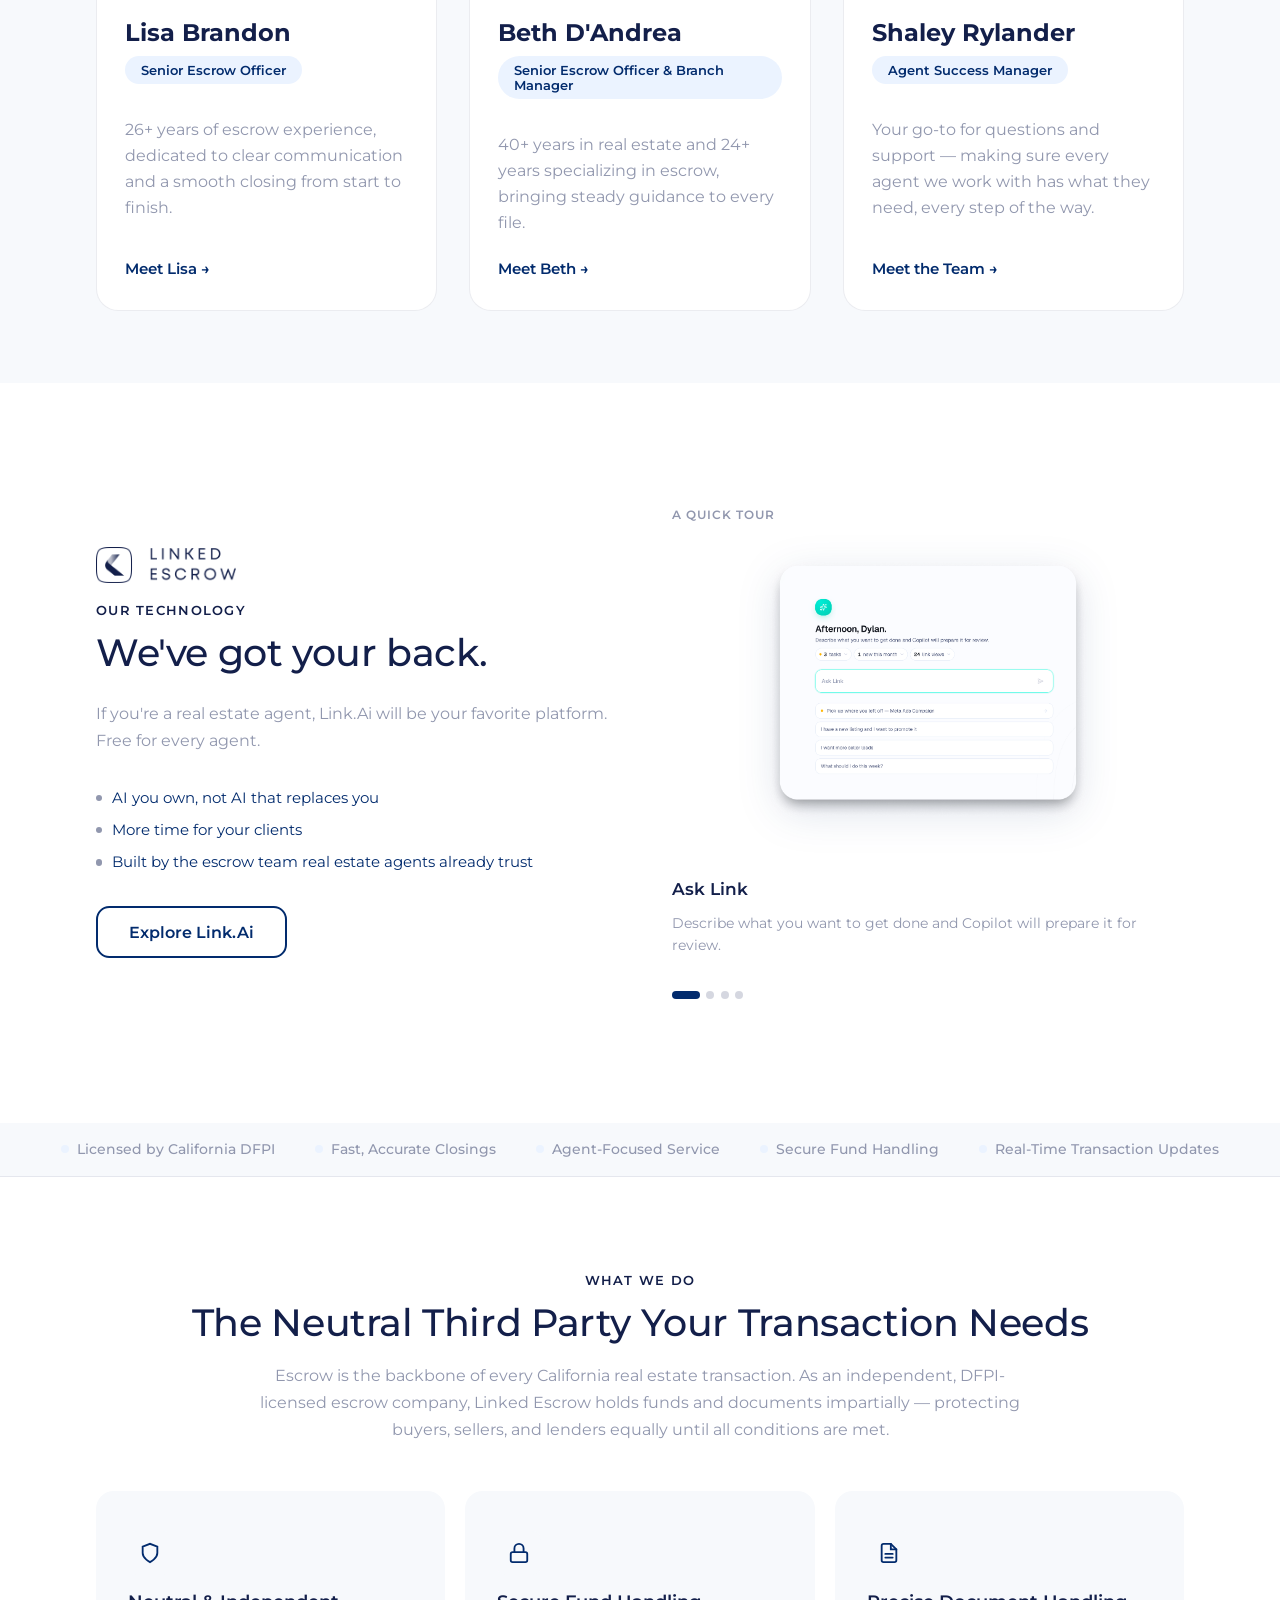
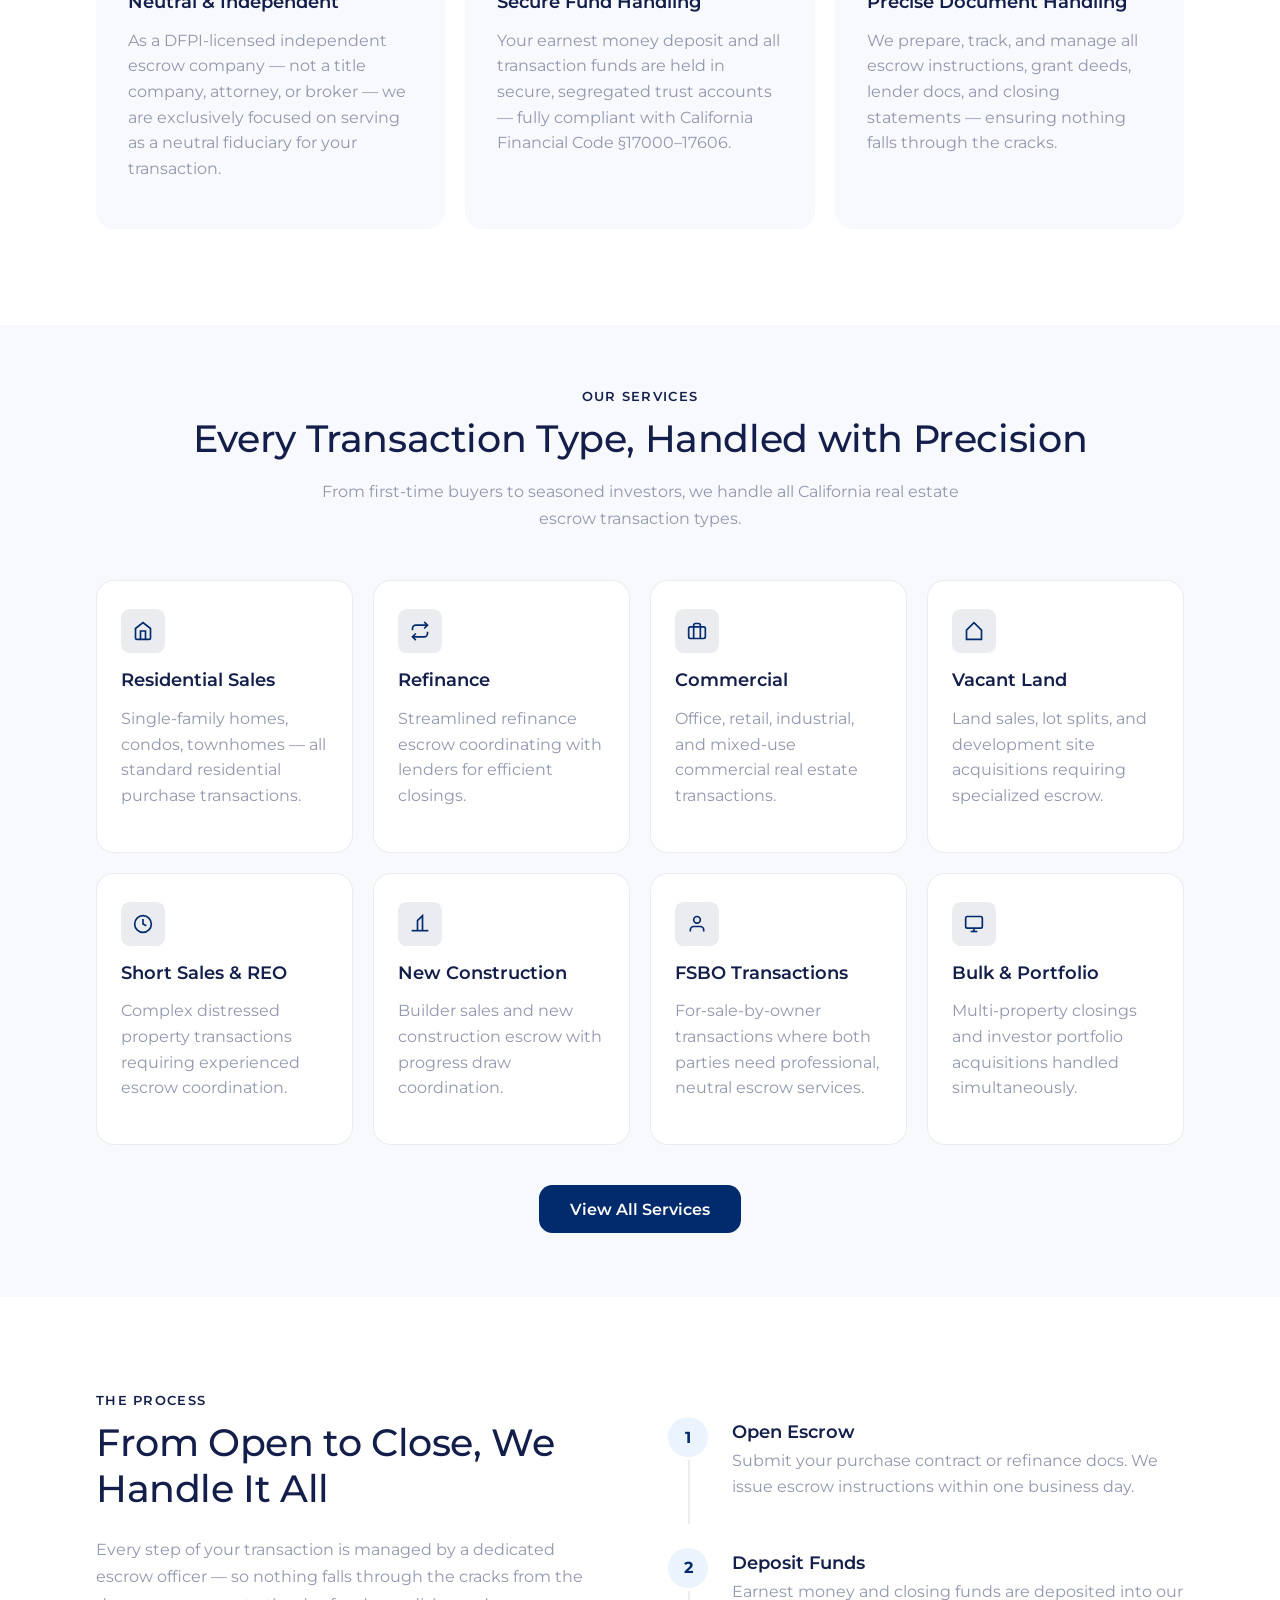
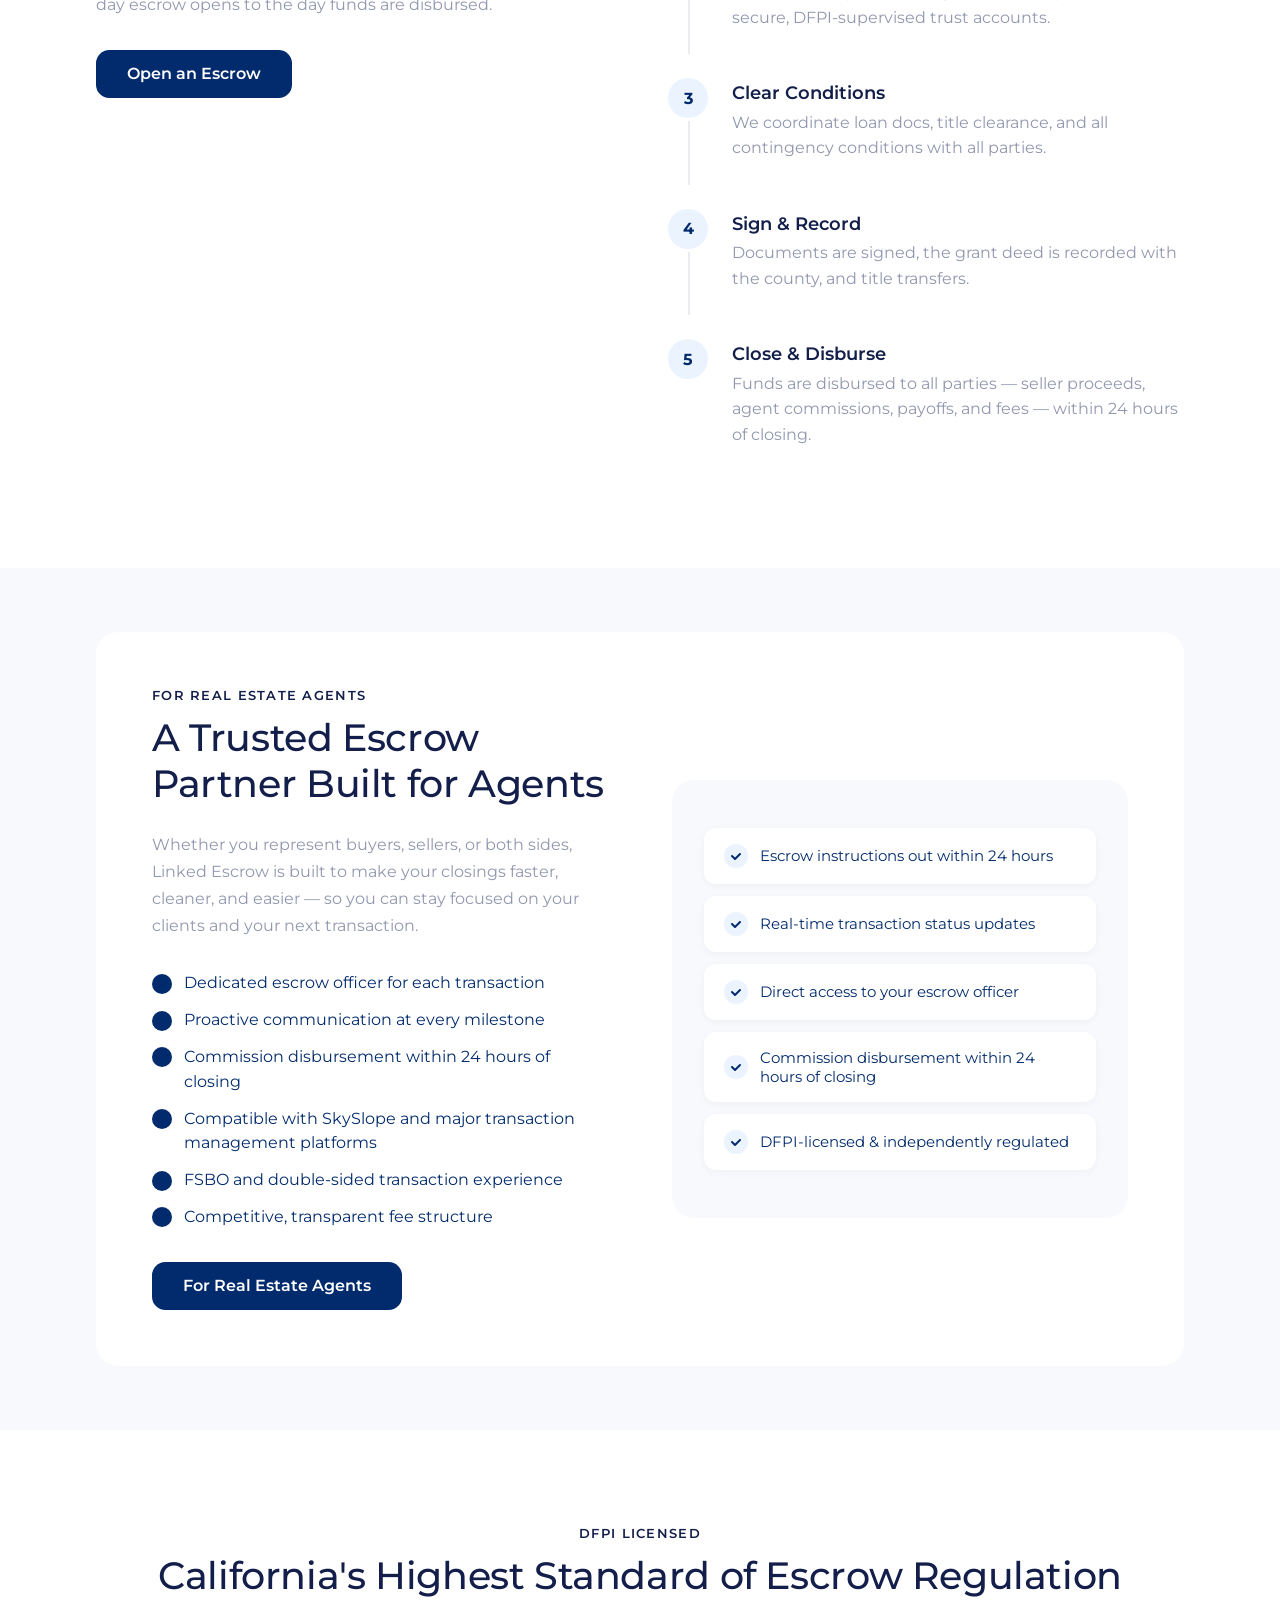
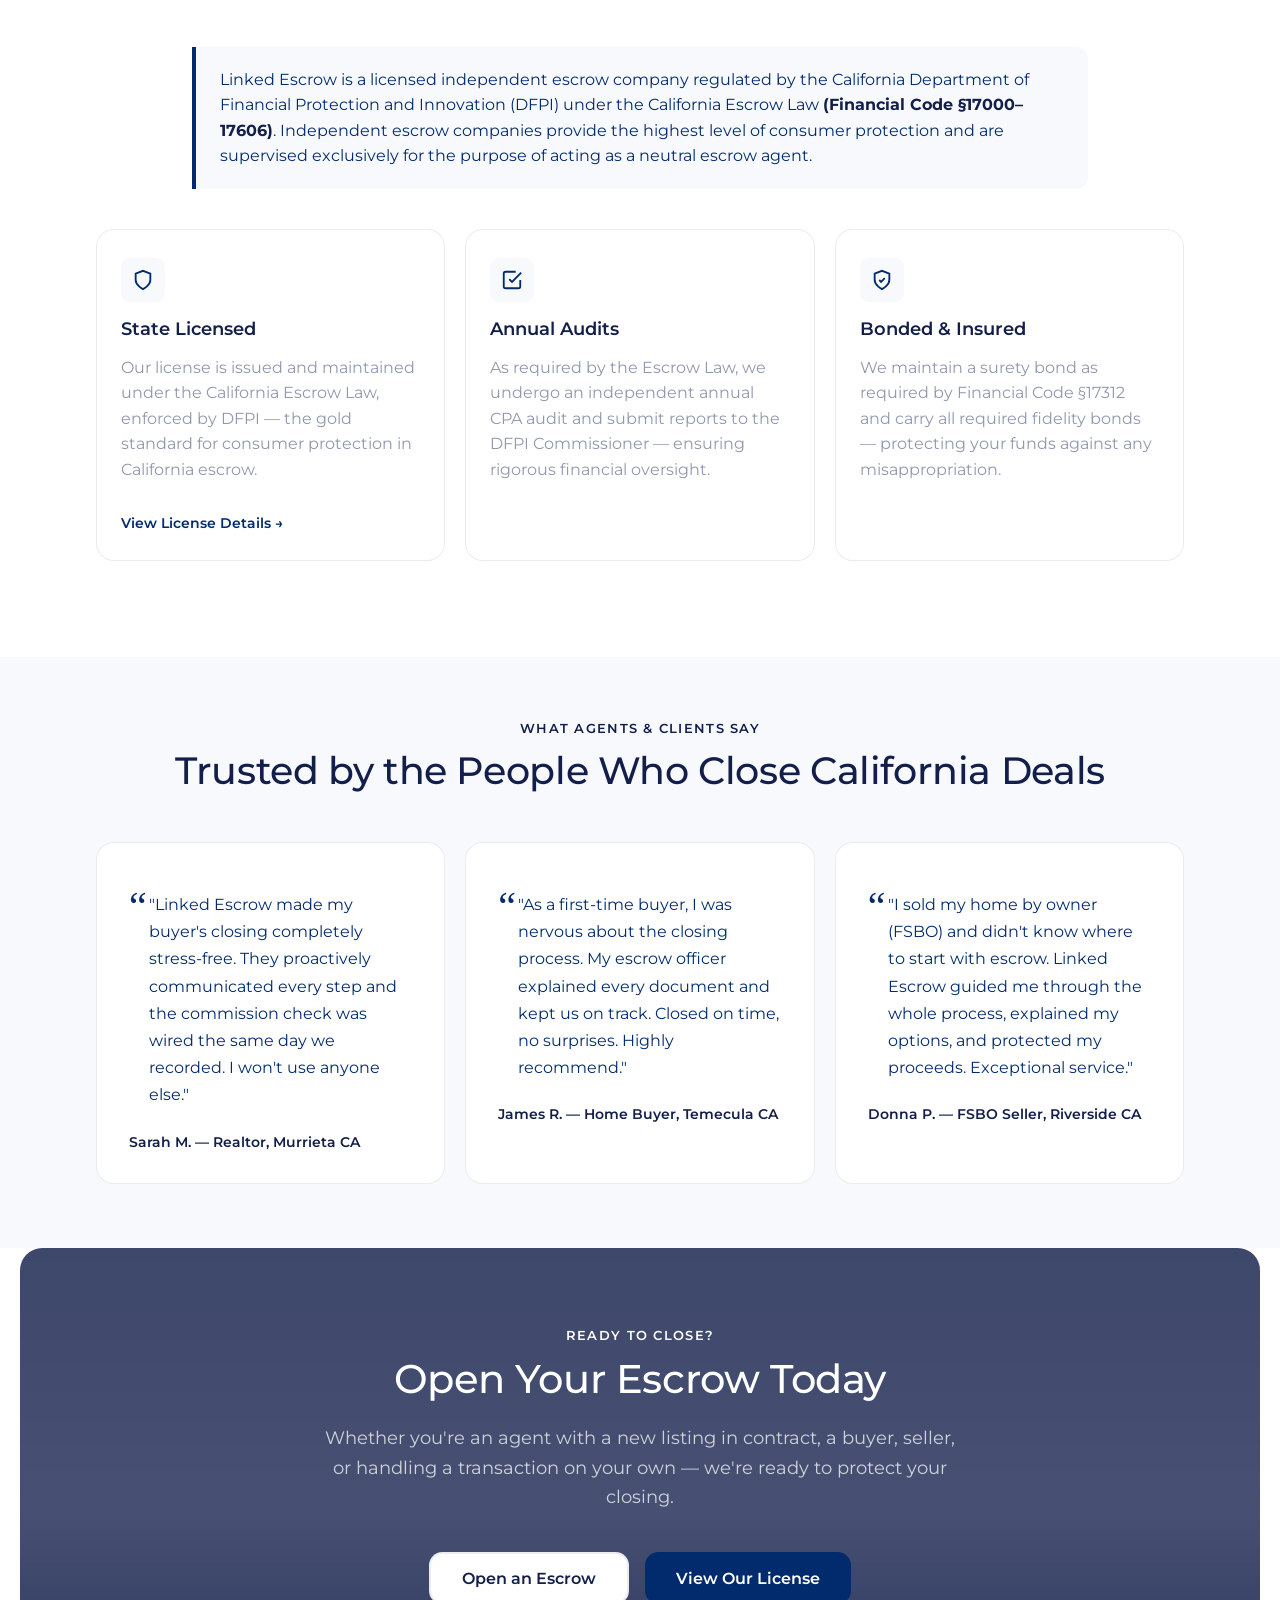
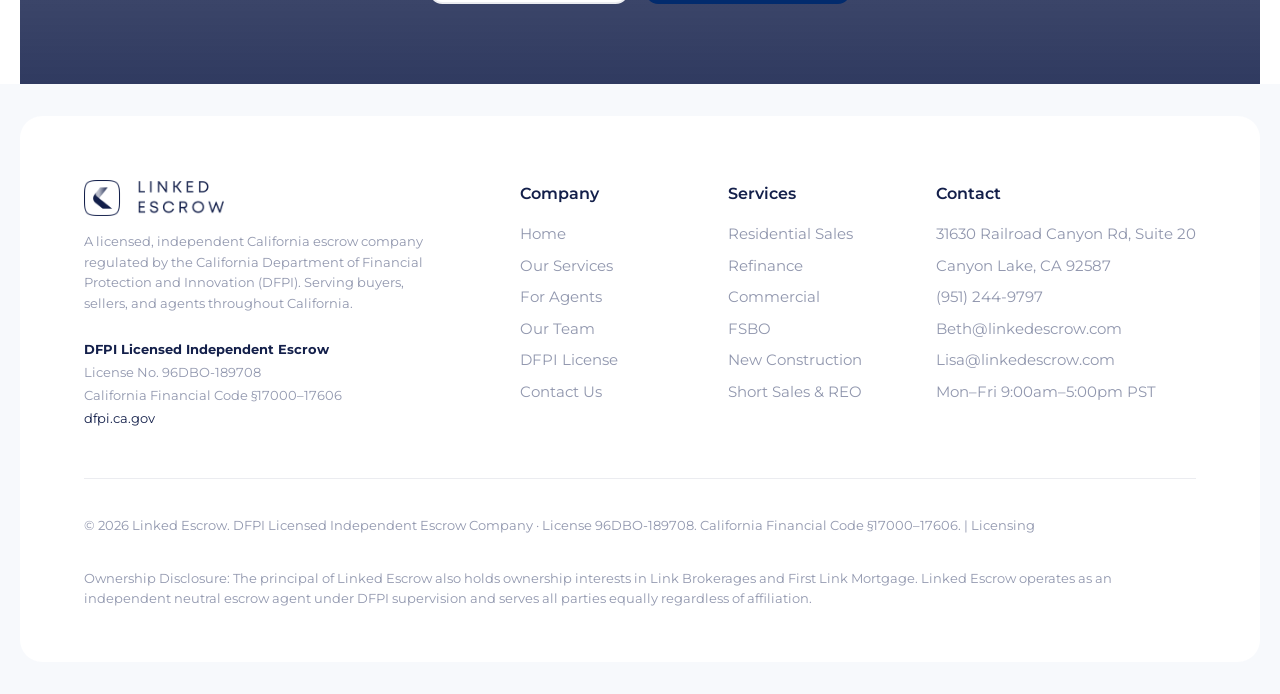
==== commit dcdd2607: "Team sections: larger portrait photos and new layout - Homepage team preview: full-bleed 4:5 portrai" ====
--- a/index.html
+++ b/index.html
@@ -7,7 +7,7 @@
   <meta name="description" content="Linked Escrow provides professional, DFPI-licensed independent escrow services in California. Trusted by real estate agents, buyers, sellers, and FSBOs across Southern California.">
   <link rel="icon" type="image/png" href="images/favicon-32.png">
   <link rel="apple-touch-icon" href="images/apple-touch-icon.png">
-  <link href="custom.css?v=3" rel="stylesheet">
+  <link href="custom.css?v=4" rel="stylesheet">
 </head>
 <body>
 <a href="#main" class="skip-link">Skip to main content</a>
@@ -94,25 +94,31 @@
         </div>
         <div class="le-team-preview__grid">
           <a href="team.html" class="le-team-preview__card">
-            <img loading="lazy" src="images/headshot-lisa.jpg?v=2" alt="Lisa Brandon" class="le-team-preview__headshot">
-            <div class="le-team-preview__name">Lisa Brandon</div>
-            <span class="le-team-preview__role">Senior Escrow Officer</span>
-            <p class="le-team-preview__body">26+ years of escrow experience, dedicated to clear communication and a smooth closing from start to finish.</p>
-            <span class="le-team-preview__link">Meet Lisa →</span>
+            <div class="le-team-preview__photo"><img loading="lazy" src="images/portrait-lisa.jpg" alt="Lisa Brandon" class="le-team-preview__headshot"></div>
+            <div class="le-team-preview__info">
+              <div class="le-team-preview__name">Lisa Brandon</div>
+              <span class="le-team-preview__role">Senior Escrow Officer</span>
+              <p class="le-team-preview__body">26+ years of escrow experience, dedicated to clear communication and a smooth closing from start to finish.</p>
+              <span class="le-team-preview__link">Meet Lisa →</span>
+            </div>
           </a>
           <a href="team.html" class="le-team-preview__card">
-            <img loading="lazy" src="images/headshot-beth.jpg" alt="Beth D'Andrea" class="le-team-preview__headshot">
-            <div class="le-team-preview__name">Beth D'Andrea</div>
-            <span class="le-team-preview__role">Senior Escrow Officer &amp; Branch Manager</span>
-            <p class="le-team-preview__body">40+ years in real estate and 24+ years specializing in escrow, bringing steady guidance to every file.</p>
-            <span class="le-team-preview__link">Meet Beth →</span>
+            <div class="le-team-preview__photo"><img loading="lazy" src="images/portrait-beth.jpg" alt="Beth D'Andrea" class="le-team-preview__headshot"></div>
+            <div class="le-team-preview__info">
+              <div class="le-team-preview__name">Beth D'Andrea</div>
+              <span class="le-team-preview__role">Senior Escrow Officer &amp; Branch Manager</span>
+              <p class="le-team-preview__body">40+ years in real estate and 24+ years specializing in escrow, bringing steady guidance to every file.</p>
+              <span class="le-team-preview__link">Meet Beth →</span>
+            </div>
           </a>
           <a href="team.html" class="le-team-preview__card">
-            <img loading="lazy" src="images/headshot-shaley.jpg" alt="Shaley Rylander" class="le-team-preview__headshot">
-            <div class="le-team-preview__name">Shaley Rylander</div>
-            <span class="le-team-preview__role">Agent Success Manager</span>
-            <p class="le-team-preview__body">Your go-to for questions and support — making sure every agent we work with has what they need, every step of the way.</p>
-            <span class="le-team-preview__link">Meet the Team →</span>
+            <div class="le-team-preview__photo"><img loading="lazy" src="images/portrait-shaley.jpg" alt="Shaley Rylander" class="le-team-preview__headshot"></div>
+            <div class="le-team-preview__info">
+              <div class="le-team-preview__name">Shaley Rylander</div>
+              <span class="le-team-preview__role">Agent Success Manager</span>
+              <p class="le-team-preview__body">Your go-to for questions and support — making sure every agent we work with has what they need, every step of the way.</p>
+              <span class="le-team-preview__link">Meet the Team →</span>
+            </div>
           </a>
         </div>
       </div>
--- a/custom.css
+++ b/custom.css
@@ -966,42 +966,55 @@
   display: grid;
   grid-template-columns: repeat(3, 1fr);
   gap: 2rem;
-  max-width: 74rem;
+  max-width: 76rem;
   margin: 0 auto;
 }
 
 .le-team-preview__card {
   display: flex;
   flex-direction: column;
-  align-items: center;
-  text-align: center;
   background: white;
   border: 1px solid var(--neutral-200);
   border-radius: 1.39rem;
-  padding: 2.75rem 2rem 2.25rem;
-  transition: all 0.2s ease-out;
+  overflow: hidden;
+  transition: transform 0.25s ease-out, box-shadow 0.25s ease-out;
 }
 
 .le-team-preview__card:hover {
-  transform: translateY(-5px);
-  box-shadow: 0 18px 40px rgba(2,43,109,0.14);
+  transform: translateY(-6px);
+  box-shadow: 0 24px 48px rgba(2,43,109,0.16);
+}
+
+.le-team-preview__photo {
+  aspect-ratio: 4 / 5;
+  overflow: hidden;
+  background: var(--neutral-100);
 }
 
 .le-team-preview__headshot {
-  width: 14rem;
-  height: 14rem;
-  border-radius: 1.39rem;
+  width: 100%;
+  height: 100%;
   object-fit: cover;
-  flex-shrink: 0;
-  margin-bottom: 1.75rem;
-  box-shadow: 0 0 0 6px var(--turquoise);
+  object-position: center top;
+  display: block;
+  transition: transform 0.6s ease-out;
+}
+
+.le-team-preview__card:hover .le-team-preview__headshot { transform: scale(1.04); }
+
+.le-team-preview__info {
+  display: flex;
+  flex-direction: column;
+  align-items: flex-start;
+  flex: 1;
+  padding: 1.75rem 1.75rem 2rem;
 }
 
 .le-team-preview__name {
-  font-size: 1.4rem;
+  font-size: 1.5rem;
   font-weight: 700;
   color: var(--navy-dark);
-  margin-bottom: 0.5rem;
+  margin-bottom: 0.6rem;
 }
 
 .le-team-preview__role {
@@ -1012,21 +1025,87 @@
   font-weight: 600;
   padding: 0.4rem 1rem;
   border-radius: 2rem;
-  margin-bottom: 1.25rem;
+  margin-bottom: 1.1rem;
 }
 
 .le-team-preview__body {
   font-size: 0.98rem;
   line-height: 1.65;
   color: var(--neutral-600);
-  max-width: 21rem;
   margin-bottom: 1.5rem;
 }
 
 .le-team-preview__link {
+  margin-top: auto;
   font-size: 0.92rem;
   font-weight: 600;
   color: var(--navy);
+}
+
+/* ── People (Team page) ──────────────────────────────────── */
+.le-people {
+  display: flex;
+  flex-direction: column;
+  gap: 6rem;
+  max-width: 76rem;
+  margin: 0 auto;
+}
+
+.le-person {
+  display: grid;
+  grid-template-columns: minmax(0, 5fr) minmax(0, 6fr);
+  gap: 4.5rem;
+  align-items: start;
+}
+
+.le-person--reverse { grid-template-columns: minmax(0, 6fr) minmax(0, 5fr); }
+.le-person--reverse .le-person__photo { order: 2; }
+
+.le-person__photo {
+  position: sticky;
+  top: 6.5rem;
+  aspect-ratio: 4 / 5;
+  border-radius: 1.75rem;
+  overflow: hidden;
+  background: var(--neutral-100);
+  box-shadow: 0 30px 60px -20px rgba(2,43,109,0.28);
+}
+
+.le-person__photo img {
+  width: 100%;
+  height: 100%;
+  object-fit: cover;
+  object-position: center top;
+  display: block;
+}
+
+.le-person__content { padding-top: 1.5rem; }
+
+.le-person .le-bio-card__name {
+  font-size: 2.75rem;
+  line-height: 1.1;
+  letter-spacing: -0.01em;
+  margin-bottom: 0.6rem;
+}
+
+.le-person .le-bio-card__role {
+  font-size: 1.1rem;
+  margin-bottom: 1rem;
+}
+
+.le-person__divider {
+  height: 1px;
+  background: var(--neutral-200);
+  margin: 1.75rem 0;
+}
+
+.le-person .le-bio-card__bio { font-size: 1.02rem; }
+
+@media (max-width: 1100px) {
+  .le-person { gap: 2.5rem; }
+  .le-person .le-bio-card__name { font-size: 2.25rem; }
+  .le-team-preview__grid { gap: 1.25rem; }
+  .le-team-preview__info { padding: 1.5rem 1.25rem 1.75rem; }
 }
 
 /* ── Link.ai Product Tour ────────────────────────────────── */
@@ -1535,7 +1614,12 @@
   .le-cards-grid { grid-template-columns: 1fr; }
   .le-cards-grid-2 { grid-template-columns: 1fr; }
   .le-cards-grid-4 { grid-template-columns: 1fr; }
-  .le-team-preview__grid { grid-template-columns: 1fr; }
+  .le-team-preview__grid { grid-template-columns: 1fr; max-width: 28rem; }
+  .le-person, .le-person--reverse { grid-template-columns: 1fr; gap: 2rem; }
+  .le-person--reverse .le-person__photo { order: 0; }
+  .le-person__photo { position: static; max-width: 30rem; }
+  .le-person__content { padding-top: 0; }
+  .le-people { gap: 4rem; }
   .le-stats { grid-template-columns: repeat(2, 1fr); }
   .le-two-col { grid-template-columns: 1fr; gap: 2rem; }
   .le-comparison { grid-template-columns: 1fr; }
@@ -1574,6 +1658,7 @@
   .le-feature-visual { padding: 1.5rem 1rem; }
   .le-comparison__col { padding: 1.5rem 1rem; }
   .le-bio-card__headshot { width: 5rem; height: 5rem; }
+  .le-person .le-bio-card__name { font-size: 2.1rem; }
 
   .le-form-group input,
   .le-form-group select,
